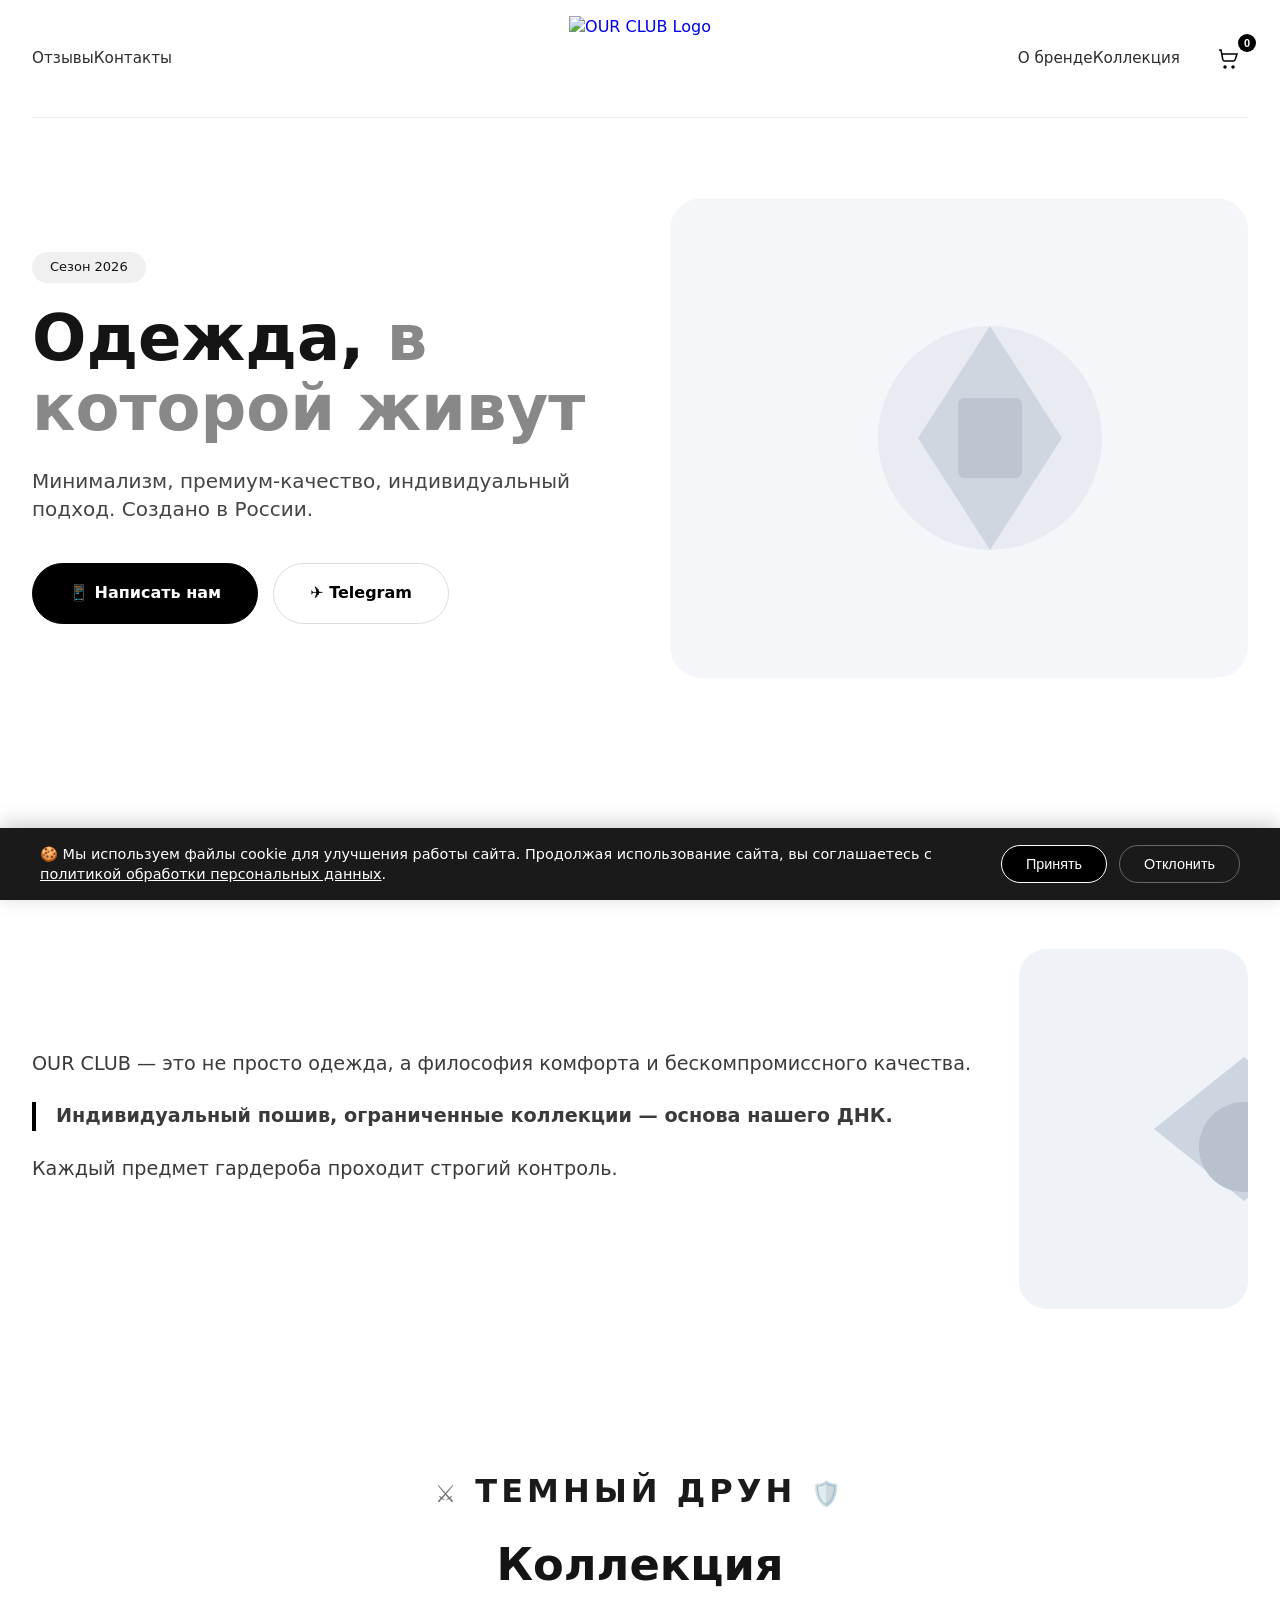
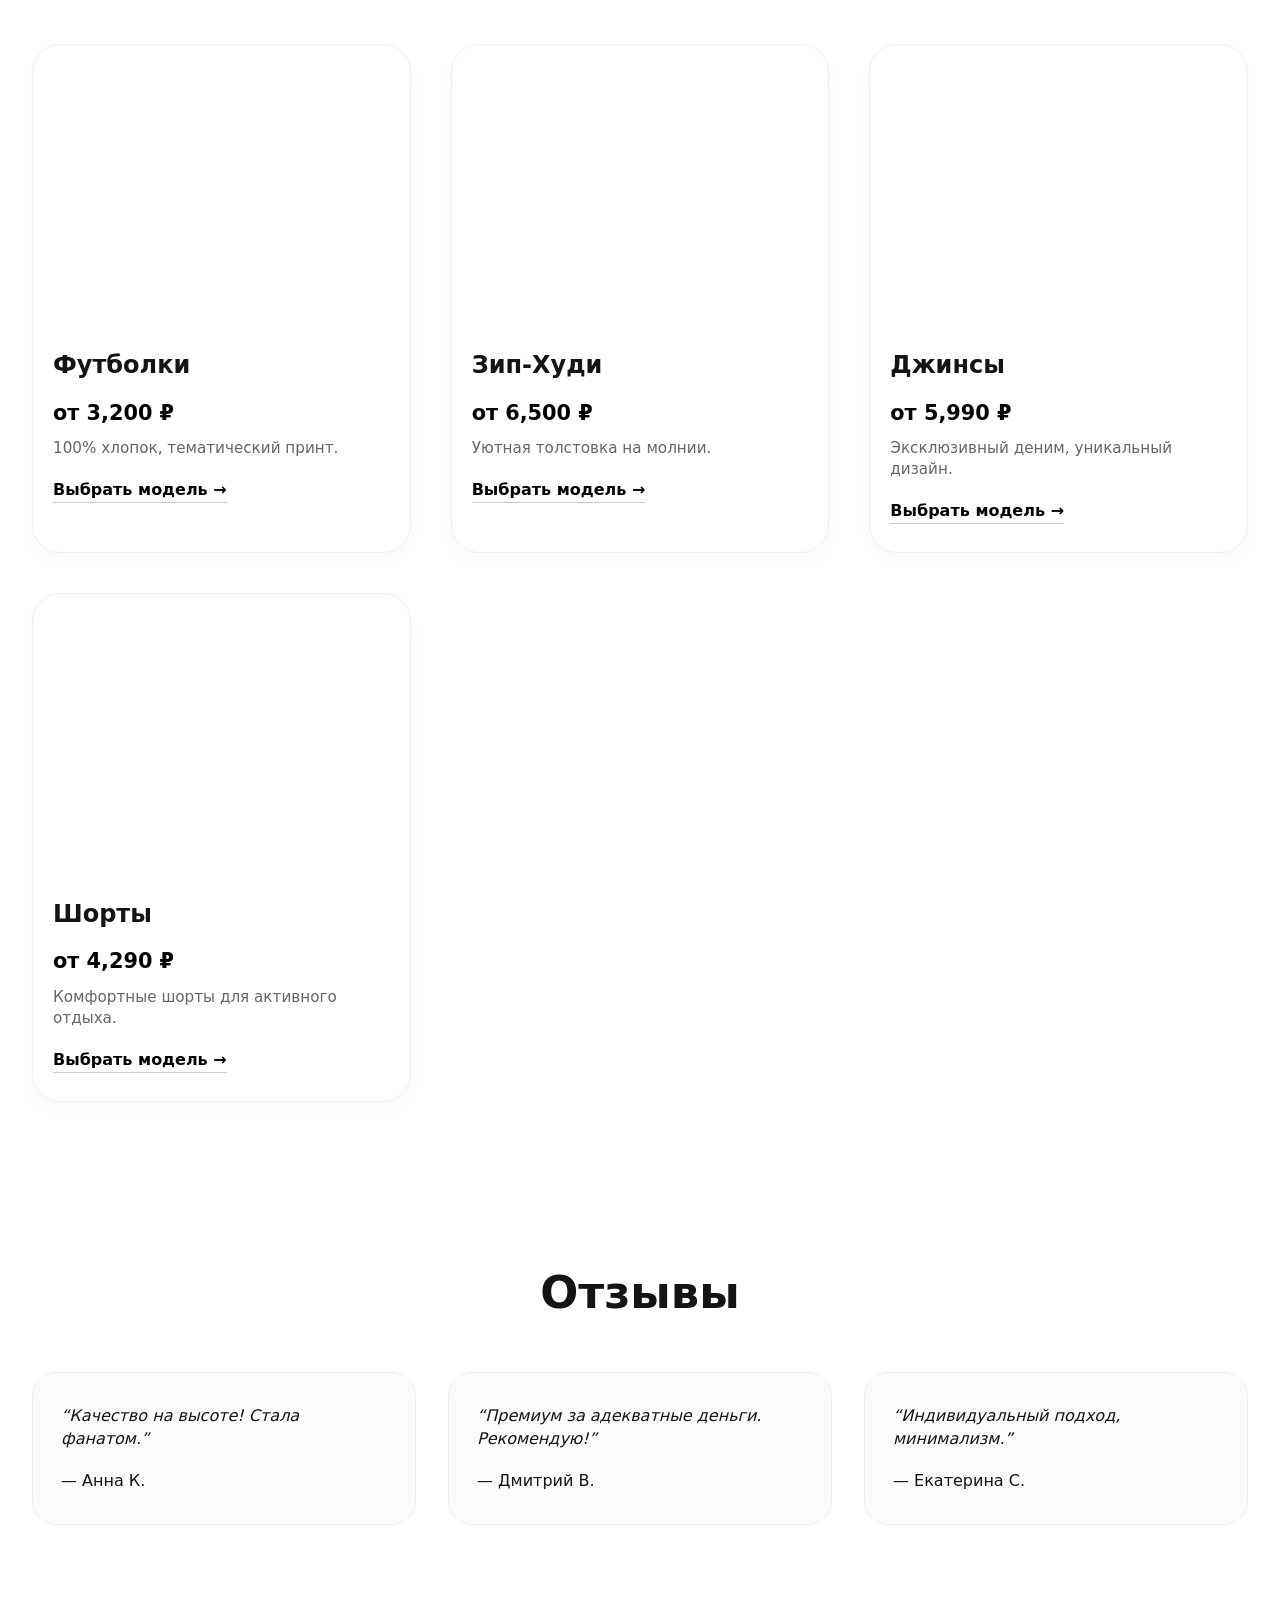
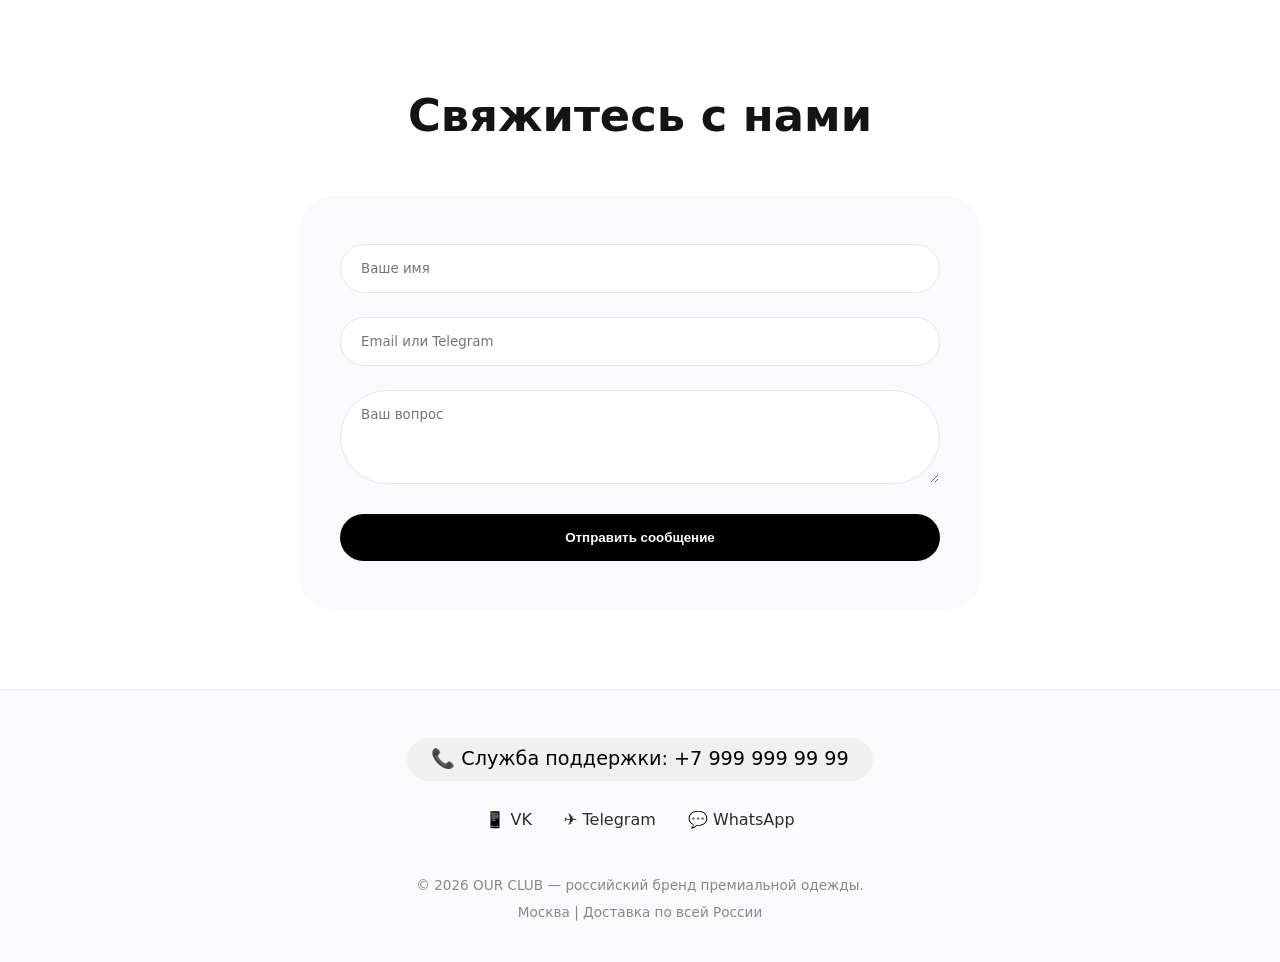
==== index.html @ 240597f1 "Add files via upload" ====
<!DOCTYPE html>
<html lang="ru">
<head>
    <meta charset="UTF-8">
    <meta name="viewport" content="width=device-width, initial-scale=1.0, viewport-fit=cover, user-scalable=yes">
    <title>OUR CLUB | Темный Друн — Премиальная одежда</title>
    <meta name="description" content="OUR CLUB — современный российский бренд одежды. Стиль, комфорт и индивидуальный подход. Темный Друн — новая глава в моде.">
    <meta name="theme-color" content="#0A0A0A">
    <link rel="icon" type="image/svg+xml" href="data:image/svg+xml,%3Csvg xmlns='http://www.w3.org/2000/svg' viewBox='0 0 24 24' fill='%23101010'%3E%3Cpath d='M12 2L2 7l10 5 10-5-10-5zM2 17l10 5 10-5M2 12l10 5 10-5'/%3E%3C/svg%3E">
    <style>
        * { margin: 0; padding: 0; box-sizing: border-box; }
        body {
            font-family: 'Inter', system-ui, -apple-system, 'Segoe UI', Roboto, sans-serif;
            background-color: #FFFFFF;
            color: #141414;
            line-height: 1.4;
            scroll-behavior: smooth;
        }
        @import url('https://fonts.googleapis.com/css2?family=Inter:opsz,wght@14..32,300;400;500;600;700;800&display=swap');
        .container { max-width: 1280px; margin: 0 auto; padding: 0 32px; }
        
        /* Header */
        .navbar {
            padding: 16px 0;
            display: flex;
            justify-content: space-between;
            align-items: center;
            border-bottom: 1px solid #eaeef3;
            position: relative;
        }
        .nav-left { display: flex; gap: 28px; flex: 1; justify-content: flex-start; }
        .nav-center { flex-shrink: 0; text-align: center; }
        .nav-right { display: flex; gap: 28px; flex: 1; justify-content: flex-end; align-items: center; }
        .nav-links a {
            text-decoration: none;
            font-weight: 500;
            color: #2c2c2c;
            transition: color 0.2s;
            font-size: 0.95rem;
        }
        .nav-links a:hover { color: #000; border-bottom: 1px solid #000; }
        
        .logo-img { height: 85px; width: auto; display: inline-block; object-fit: contain; transition: transform 0.2s ease; }
        .logo-img:hover { transform: scale(1.02); }
        
        .cart-icon {
            position: relative;
            cursor: pointer;
            background: none;
            border: none;
            display: flex;
            align-items: center;
            padding: 8px;
            border-radius: 50%;
            transition: 0.2s;
        }
        .cart-icon:hover { background: #f5f5f5; }
        .cart-count {
            position: absolute;
            top: -5px;
            right: -8px;
            background: #000;
            color: white;
            font-size: 11px;
            font-weight: 600;
            min-width: 18px;
            height: 18px;
            border-radius: 30px;
            display: flex;
            align-items: center;
            justify-content: center;
        }
        
        /* Модалки */
        .cart-modal, .product-modal {
            display: none;
            position: fixed;
            background: white;
            z-index: 1001;
            box-shadow: 0 20px 40px rgba(0,0,0,0.2);
        }
        .cart-modal {
            top: 0;
            right: 0;
            width: 420px;
            max-width: 90vw;
            height: 100%;
            flex-direction: column;
            border-left: 1px solid #eee;
        }
        .product-modal {
            top: 50%;
            left: 50%;
            transform: translate(-50%, -50%);
            width: auto;
            max-width: 90vw;
            background: transparent;
            box-shadow: none;
            padding: 0;
            overflow: visible;
        }
        .open { display: flex !important; }
        .product-modal.open { display: flex !important; align-items: center; justify-content: center; gap: 20px; }
        .overlay {
            display: none;
            position: fixed;
            top: 0; left: 0;
            width: 100%; height: 100%;
            background: rgba(0,0,0,0.5);
            z-index: 1000;
        }
        .overlay.open { display: block; }
        
        /* Контейнер карточки снаружи - стрелки по бокам от нее */
        .modal-content-wrapper {
            display: flex;
            align-items: center;
            justify-content: center;
            gap: 20px;
            max-width: 100%;
        }
        
        /* Стрелки переключения МОДЕЛЕЙ - снаружи карточки, по бокам */
        .model-nav-btn {
            width: 48px;
            height: 48px;
            background: rgba(0,0,0,0.6);
            color: white;
            border: none;
            border-radius: 50%;
            font-size: 28px;
            cursor: pointer;
            transition: 0.2s;
            display: flex;
            align-items: center;
            justify-content: center;
            flex-shrink: 0;
            backdrop-filter: blur(4px);
        }
        .model-nav-btn:hover { background: rgba(0,0,0,0.8); transform: scale(1.05); }
        
        /* Сама карточка товара */
        .product-card-container {
            background: white;
            border-radius: 36px;
            width: 540px;
            max-width: 90vw;
            overflow: hidden;
            box-shadow: 0 25px 50px rgba(0,0,0,0.3);
        }
        
        /* Внутренняя карусель картинок */
        .image-carousel {
            position: relative;
            width: 100%;
            overflow: hidden;
            touch-action: pan-y pinch-zoom;
        }
        .image-track {
            display: flex;
            transition: transform 0.3s ease-out;
            cursor: grab;
        }
        .image-track:active { cursor: grabbing; }
        .image-slide {
            flex: 0 0 100%;
            width: 100%;
        }
        .image-slide-img {
            width: 100%;
            height: 360px;
            background-size: cover;
            background-position: center;
            background-color: #f2f4f8;
        }
        
        /* Стрелки для переключения картинок (внутри карточки) */
        .img-nav-btn {
            position: absolute;
            top: 50%;
            transform: translateY(-50%);
            background: rgba(0,0,0,0.5);
            color: white;
            border: none;
            width: 36px;
            height: 36px;
            border-radius: 50%;
            font-size: 20px;
            cursor: pointer;
            z-index: 10;
            backdrop-filter: blur(4px);
            display: flex;
            align-items: center;
            justify-content: center;
        }
        .img-prev { left: 16px; }
        .img-next { right: 16px; }
        
        .img-dots {
            display: flex;
            justify-content: center;
            gap: 8px;
            margin: 16px 0 8px;
        }
        .img-dot {
            width: 6px;
            height: 6px;
            background: #ccc;
            border-radius: 50%;
            transition: 0.2s;
            cursor: pointer;
        }
        .img-dot.active-img { background: #000; width: 24px; border-radius: 12px; }
        
        .model-info {
            padding: 20px 24px 28px;
        }
        .model-info h3 {
            font-size: 1.8rem;
            margin-bottom: 8px;
        }
        .model-price {
            font-size: 1.5rem;
            font-weight: 700;
            margin: 12px 0;
            color: #000;
        }
        .model-desc {
            color: #555;
            font-size: 0.95rem;
            line-height: 1.5;
            margin-bottom: 24px;
        }
        
        /* Индикатор модели (точки) - ВНУТРИ КАРТОЧКИ */
        .model-indicator {
            display: flex;
            justify-content: center;
            gap: 12px;
            margin: 8px 0 16px;
            padding: 0 24px;
        }
        .model-dot {
            width: 8px;
            height: 8px;
            background: #ccc;
            border-radius: 50%;
            cursor: pointer;
            transition: 0.2s;
        }
        .model-dot.active-model { background: #000; width: 28px; border-radius: 20px; }
        
        .modal-add-to-cart { 
            width: calc(100% - 48px);
            margin: 0 24px 24px 24px;
            background: #000; 
            color: white; 
            border: none; 
            padding: 16px; 
            border-radius: 40px; 
            font-weight: 600; 
            font-size: 1rem;
            cursor: pointer; 
            transition: 0.2s;
        }
        .modal-add-to-cart:hover { background: #2c2c2c; }
        
        .close-modal { 
            position: absolute; 
            top: 20px; 
            right: 20px; 
            font-size: 32px; 
            cursor: pointer; 
            background: rgba(0,0,0,0.5);
            color: white;
            border: none;
            width: 40px;
            height: 40px;
            border-radius: 50%;
            display: flex;
            align-items: center;
            justify-content: center;
            z-index: 20;
            backdrop-filter: blur(4px);
        }
        .close-modal:hover { background: rgba(0,0,0,0.7); }
        
        /* Основные секции */
        section { padding: 80px 0; }
        .section-title { font-size: 2.8rem; font-weight: 700; text-align: center; margin-bottom: 48px; }
        
        /* Стиль для надписи Темный Друн над коллекцией */
        .dark-drun {
            text-align: center;
            margin-bottom: 20px;
            font-size: 2rem;
            font-weight: 800;
            letter-spacing: 4px;
            color: #1a1a1a;
            text-transform: uppercase;
            position: relative;
            display: inline-block;
            width: 100%;
        }
        .dark-drun::before,
        .dark-drun::after {
            content: "⚔️";
            font-size: 1.5rem;
            opacity: 0.6;
            margin: 0 15px;
        }
        .dark-drun::after {
            content: "🛡️";
        }
        
        .hero-grid { display: flex; align-items: center; gap: 60px; }
        .hero-content { flex: 1; }
        .hero-title { font-size: 4rem; line-height: 1.1; margin-bottom: 24px; font-weight: 700; }
        .hero-title span { color: #888; }
        .hero-desc { font-size: 1.25rem; color: #444; margin-bottom: 40px; }
        .btn { display: inline-block; padding: 18px 36px; border-radius: 50px; text-decoration: none; font-weight: 600; transition: 0.3s; }
        .btn-primary { background: #000; color: #fff; border: 1px solid #000; }
        .btn-outline { border: 1px solid #ddd; color: #000; margin-left: 15px; background: transparent; }
        .hero-visual { flex: 1; background: #f4f6fa; border-radius: 32px; min-height: 480px; background-image: url('data:image/svg+xml,%3Csvg xmlns="http://www.w3.org/2000/svg" viewBox="0 0 800 600"%3E%3Ccircle cx="400" cy="300" r="140" fill="%23E8ECF2"/%3E%3Cpath d="M400 160 L490 300 L400 440 L310 300Z" fill="%23D0D6E0"/%3E%3Crect x="360" y="250" width="80" height="100" rx="8" fill="%23BEC5D1"/%3E%3C/svg%3E'); background-size: cover; }
        .about-grid { display: flex; gap: 48px; align-items: center; }
        .about-text p { font-size: 1.2rem; line-height: 1.5; color: #3a3a3a; margin-bottom: 24px; }
        .about-highlight { font-weight: 600; border-left: 4px solid #000; padding-left: 20px; }
        .about-image { flex: 1; background: #f0f2f5; border-radius: 28px; height: 360px; background-image: url('data:image/svg+xml,%3Csvg xmlns="http://www.w3.org/2000/svg" viewBox="0 0 500 400"%3E%3Crect width="500" height="400" fill="%23EFF3F8"/%3E%3Cpath d="M150 200 L250 120 L350 200 L250 280Z" fill="%23CDD5E0"/%3E%3Ccircle cx="250" cy="220" r="50" fill="%23B8C2CF"/%3E%3C/svg%3E'); background-size: cover; }
        
        .products-grid { 
            display: grid; 
            grid-template-columns: repeat(auto-fit, minmax(280px, 1fr)); 
            gap: 40px; 
            margin-top: 20px; 
        }
        .product-card { 
            background: #fff; 
            border-radius: 28px; 
            overflow: hidden; 
            box-shadow: 0 8px 20px rgba(0,0,0,0.02); 
            transition: 0.25s; 
            border: 1px solid #efefef; 
            cursor: pointer; 
        }
        .product-card:hover { transform: translateY(-6px); box-shadow: 0 20px 30px -10px rgba(0,0,0,0.08); }
        .product-img { height: 280px; background-size: cover; background-position: center; }
        .product-info { padding: 24px 20px 28px; }
        .product-info h3 { font-size: 1.5rem; margin-bottom: 8px; }
        .product-price { font-weight: 700; font-size: 1.3rem; margin: 16px 0 10px; color: #000; }
        .product-desc { color: #666; font-size: 0.95rem; margin-bottom: 20px; line-height: 1.4; }
        .product-link { font-weight: 600; border-bottom: 1px solid #ccc; color: #000; display: inline-block; }
        
        .reviews-grid { display: flex; gap: 32px; flex-wrap: wrap; justify-content: center; }
        .review-card { background: #fbfbfd; border-radius: 24px; padding: 32px 28px; flex: 1; min-width: 260px; border: 1px solid #eceef2; }
        .review-text { font-style: italic; margin-bottom: 20px; }
        .contact-form { max-width: 680px; margin: 0 auto; background: #fafafc; padding: 48px 40px; border-radius: 32px; }
        .form-group { margin-bottom: 24px; }
        .form-group input, .form-group textarea { width: 100%; padding: 16px 20px; border: 1px solid #e2e6ea; border-radius: 60px; font-family: inherit; }
        .btn-dark { background: #000; color: white; width: 100%; padding: 16px; border-radius: 60px; font-weight: 600; border: none; cursor: pointer; }
        
        /* Футер с куки согласием */
        .footer {
            background: #fafafc;
            border-top: 1px solid #eaeef3;
            padding: 48px 0 40px;
            text-align: center;
            color: #5c5c5c;
        }
        .footer-content {
            display: flex;
            flex-direction: column;
            align-items: center;
            gap: 20px;
        }
        .support-phone {
            font-size: 1.2rem;
            font-weight: 500;
            color: #000;
            text-decoration: none;
            background: #f0f0f0;
            padding: 8px 24px;
            border-radius: 40px;
            display: inline-flex;
            align-items: center;
            gap: 8px;
            transition: 0.2s;
        }
        .support-phone:hover { background: #e5e5e5; transform: scale(1.02); }
        .social-links {
            display: flex;
            gap: 32px;
            justify-content: center;
            margin-top: 8px;
        }
        .social-link {
            text-decoration: none;
            color: #2c2c2c;
            font-weight: 500;
            display: flex;
            align-items: center;
            gap: 8px;
            transition: 0.2s;
        }
        .social-link:hover { color: #000; transform: translateY(-2px); }
        .copyright { margin-top: 24px; font-size: 0.85rem; color: #888; }
        
        /* Блок согласия на обработку персональных данных */
        .consent-banner {
            position: fixed;
            bottom: 0;
            left: 0;
            right: 0;
            background: #1a1a1a;
            color: #fff;
            padding: 16px 24px;
            z-index: 999;
            transform: translateY(100%);
            transition: transform 0.3s ease;
            box-shadow: 0 -4px 20px rgba(0,0,0,0.2);
        }
        .consent-banner.show {
            transform: translateY(0);
        }
        .consent-content {
            max-width: 1200px;
            margin: 0 auto;
            display: flex;
            flex-wrap: wrap;
            align-items: center;
            justify-content: space-between;
            gap: 20px;
        }
        .consent-text {
            font-size: 0.9rem;
            line-height: 1.4;
            flex: 1;
        }
        .consent-text a {
            color: #fff;
            text-decoration: underline;
        }
        .consent-buttons {
            display: flex;
            gap: 12px;
        }
        .consent-btn {
            padding: 10px 24px;
            border-radius: 30px;
            font-weight: 500;
            cursor: pointer;
            transition: 0.2s;
            border: none;
            font-size: 0.9rem;
        }
        .consent-btn.accept {
            background: #000;
            color: white;
            border: 1px solid #fff;
        }
        .consent-btn.accept:hover {
            background: #333;
            transform: scale(1.02);
        }
        .consent-btn.decline {
            background: transparent;
            color: #fff;
            border: 1px solid #666;
        }
        .consent-btn.decline:hover {
            background: rgba(255,255,255,0.1);
        }
        
        @media (max-width: 768px) {
            .container { padding: 0 20px; }
            .navbar { flex-wrap: wrap; gap: 12px; }
            .nav-left, .nav-right { flex: auto; justify-content: center; gap: 20px; }
            .nav-center { order: -1; width: 100%; margin-bottom: 8px; }
            .logo-img { height: 65px; }
            .hero-grid { flex-direction: column; text-align: center; }
            .hero-title { font-size: 2.8rem; }
            .about-grid { flex-direction: column; }
            .image-slide-img { height: 260px; }
            .product-card-container { max-width: 85vw; }
            .model-nav-btn { width: 36px; height: 36px; font-size: 22px; }
            .close-modal { top: 10px; right: 10px; width: 32px; height: 32px; font-size: 24px; }
            .dark-drun { font-size: 1.4rem; }
            .dark-drun::before, .dark-drun::after { font-size: 1rem; margin: 0 8px; }
        }
    </style>
</head>
<body>

<header>
    <div class="container">
        <div class="navbar">
            <div class="nav-left"><div class="nav-links"><a href="#reviews">Отзывы</a><a href="#contacts">Контакты</a></div></div>
            <div class="nav-center"><a href="/"><img src="logo.png" alt="OUR CLUB Logo" class="logo-img"></a></div>
            <div class="nav-right"><div class="nav-links"><a href="#about">О бренде</a><a href="#products">Коллекция</a></div><button class="cart-icon" id="cartIcon"><svg width="24" height="24" viewBox="0 0 24 24" fill="none" stroke="currentColor" stroke-width="1.5"><circle cx="9" cy="20" r="1"/><circle cx="17" cy="20" r="1"/><path d="M3 3h2l1.8 9.5a2 2 0 0 0 2 1.5h8.4a2 2 0 0 0 2-1.5L21 7H6"/></svg><span class="cart-count" id="cartCount">0</span></button></div>
        </div>
    </div>
</header>

<main>
    <section class="hero"><div class="container hero-grid"><div class="hero-content"><div class="hero-badge" style="background:#f0f0f0; display:inline-block; padding:6px 18px; border-radius:40px; font-size:13px; margin-bottom:20px;">Сезон 2026</div><h1 class="hero-title">Одежда, <span>в которой живут</span></h1><p class="hero-desc">Минимализм, премиум-качество, индивидуальный подход. Создано в России.</p><div class="btn-group"><a href="#" class="btn btn-primary">📱 Написать нам</a><a href="#" class="btn btn-outline">✈️ Telegram</a></div></div><div class="hero-visual"></div></div></section>

    <section id="about"><div class="container"><h2 class="section-title">О бренде</h2><div class="about-grid"><div class="about-text"><p>OUR CLUB — это не просто одежда, а философия комфорта и бескомпромиссного качества.</p><p class="about-highlight">Индивидуальный пошив, ограниченные коллекции — основа нашего ДНК.</p><p>Каждый предмет гардероба проходит строгий контроль.</p></div><div class="about-image"></div></div></div></section>

    <section id="products">
        <div class="container">
            <div class="dark-drun">ТЕМНЫЙ ДРУН</div>
            <h2 class="section-title">Коллекция</h2>
            <div class="products-grid" id="productsGrid"></div>
        </div>
    </section>

    <section id="reviews"><div class="container"><h2 class="section-title">Отзывы</h2><div class="reviews-grid"><div class="review-card"><p class="review-text">“Качество на высоте! Стала фанатом.”</p><p class="review-author">— Анна К.</p></div><div class="review-card"><p class="review-text">“Премиум за адекватные деньги. Рекомендую!”</p><p class="review-author">— Дмитрий В.</p></div><div class="review-card"><p class="review-text">“Индивидуальный подход, минимализм.”</p><p class="review-author">— Екатерина С.</p></div></div></div></section>

    <section id="contacts"><div class="container"><h2 class="section-title">Свяжитесь с нами</h2><div class="contact-form"><form action="#"><div class="form-group"><input type="text" placeholder="Ваше имя" required></div><div class="form-group"><input type="email" placeholder="Email или Telegram" required></div><div class="form-group"><textarea rows="4" placeholder="Ваш вопрос"></textarea></div><button type="submit" class="btn-dark">Отправить сообщение</button></form></div></div></section>
</main>

<footer class="footer">
    <div class="container">
        <div class="footer-content">
            <a href="tel:+79999999999" class="support-phone">📞 Служба поддержки: +7 999 999 99 99</a>
            <div class="social-links">
                <a href="https://vk.com" target="_blank" class="social-link">📱 VK</a>
                <a href="https://t.me" target="_blank" class="social-link">✈️ Telegram</a>
                <a href="https://wa.me/79999999999" target="_blank" class="social-link">💬 WhatsApp</a>
            </div>
            <div class="copyright"><p>© 2026 OUR CLUB — российский бренд премиальной одежды.</p><p style="margin-top: 8px;">Москва | Доставка по всей России</p></div>
        </div>
    </div>
</footer>

<!-- Блок согласия на обработку персональных данных -->
<div class="consent-banner" id="consentBanner">
    <div class="consent-content">
        <div class="consent-text">
            🍪 Мы используем файлы cookie для улучшения работы сайта. Продолжая использование сайта, вы соглашаетесь с 
            <a href="#">политикой обработки персональных данных</a>.
        </div>
        <div class="consent-buttons">
            <button class="consent-btn accept" id="acceptCookies">Принять</button>
            <button class="consent-btn decline" id="declineCookies">Отклонить</button>
        </div>
    </div>
</div>

<!-- Модалки -->
<div class="overlay" id="overlay"></div>
<div class="cart-modal" id="cartModal"><div class="cart-header"><h3>Корзина</h3><button class="close-cart" id="closeCartBtn">×</button></div><div class="cart-items" id="cartItemsList"><div class="empty-cart">Корзина пуста</div></div><div class="cart-footer"><div class="cart-total"><span>Итого:</span><span id="cartTotal">0 ₽</span></div><button class="checkout-btn" id="checkoutBtn">Оформить заказ</button></div></div>

<div class="product-modal" id="productModal">
    <button class="close-modal" id="closeModalBtn">✕</button>
    <div class="modal-content-wrapper">
        <button class="model-nav-btn" id="modelPrevBtn">‹</button>
        <div class="product-card-container" id="productCardContainer"></div>
        <button class="model-nav-btn" id="modelNextBtn">›</button>
    </div>
</div>

<script>
    // === КУКИ И СОГЛАСИЕ ===
    function setCookie(name, value, days) {
        let expires = "";
        if (days) {
            const date = new Date();
            date.setTime(date.getTime() + (days * 24 * 60 * 60 * 1000));
            expires = "; expires=" + date.toUTCString();
        }
        document.cookie = name + "=" + (value || "") + expires + "; path=/; SameSite=Lax";
    }
    
    function getCookie(name) {
        const nameEQ = name + "=";
        const ca = document.cookie.split(';');
        for(let i = 0; i < ca.length; i++) {
            let c = ca[i];
            while (c.charAt(0) === ' ') c = c.substring(1, c.length);
            if (c.indexOf(nameEQ) === 0) return c.substring(nameEQ.length, c.length);
        }
        return null;
    }
    
    function checkConsent() {
        const consent = getCookie('userConsent');
        const banner = document.getElementById('consentBanner');
        if (consent === null) {
            banner.classList.add('show');
        } else if (consent === 'accepted') {
            banner.classList.remove('show');
            console.log('Куки согласие получено');
        } else if (consent === 'declined') {
            banner.classList.remove('show');
        }
    }
    
    function acceptConsent() {
        setCookie('userConsent', 'accepted', 365);
        document.getElementById('consentBanner').classList.remove('show');
    }
    
    function declineConsent() {
        setCookie('userConsent', 'declined', 365);
        document.getElementById('consentBanner').classList.remove('show');
    }
    
    // Данные: 4 категории с новыми названиями
    const categories = [
        { id: 0, name: "Футболки", basePrice: 3200, baseDesc: "100% хлопок, тематический принт.",
          models: [
            { name: "Футболка с замком", price: 3200, desc: "Темный принт замка на груди, хлопок 100%", images: ["data:image/svg+xml,%3Csvg xmlns='http://www.w3.org/2000/svg' viewBox='0 0 400 300'%3E%3Crect width='400' height='300' fill='%23F8F9FA'/%3E%3Cpath d='M140 100 L260 100 L250 230 L150 230 Z' fill='%23D4DCE8'/%3E%3Crect x='185' y='160' width='30' height='25' fill='%23999'/%3E%3C/svg%3E", "data:image/svg+xml,%3Csvg xmlns='http://www.w3.org/2000/svg' viewBox='0 0 400 300'%3E%3Crect width='400' height='300' fill='%23FAFAFA'/%3E%3Cpath d='M140 100 L260 100 L250 230 L150 230 Z' fill='%23C8D0DC'/%3E%3Crect x='185' y='160' width='30' height='25' fill='%23888'/%3E%3C/svg%3E"] },
            { name: "Футболка с мечом", price: 3500, desc: "Принт меча, черный оверсайз", images: ["data:image/svg+xml,%3Csvg xmlns='http://www.w3.org/2000/svg' viewBox='0 0 400 300'%3E%3Crect width='400' height='300' fill='%23222'/%3E%3Cpath d='M140 100 L260 100 L250 230 L150 230 Z' fill='%23333'/%3E%3Cpolygon points='200,140 195,175 205,175' fill='white'/%3E%3C/svg%3E", "data:image/svg+xml,%3Csvg xmlns='http://www.w3.org/2000/svg' viewBox='0 0 400 300'%3E%3Crect width='400' height='300' fill='%231a1a1a'/%3E%3Cpath d='M140 100 L260 100 L250 230 L150 230 Z' fill='%23282828'/%3E%3Cpolygon points='200,140 195,175 205,175' fill='silver'/%3E%3C/svg%3E"] },
            { name: "Футболка с крестом", price: 3400, desc: "Минималистичный крест, мягкая ткань", images: ["data:image/svg+xml,%3Csvg xmlns='http://www.w3.org/2000/svg' viewBox='0 0 400 300'%3E%3Crect width='400' height='300' fill='%23B8C2B8'/%3E%3Cpath d='M140 100 L260 100 L250 230 L150 230 Z' fill='%239CAA9C'/%3E%3Crect x='195' y='150' width='10' height='40' fill='%23333'/%3E%3Crect x='180' y='160' width='40' height='10' fill='%23333'/%3E%3C/svg%3E", "data:image/svg+xml,%3Csvg xmlns='http://www.w3.org/2000/svg' viewBox='0 0 400 300'%3E%3Crect width='400' height='300' fill='%23A5B0A5'/%3E%3Cpath d='M140 100 L260 100 L250 230 L150 230 Z' fill='%23889888'/%3E%3Crect x='195' y='150' width='10' height='40' fill='%23222'/%3E%3Crect x='180' y='160' width='40' height='10' fill='%23222'/%3E%3C/svg%3E"] }
          ] },
        { id: 1, name: "Зип-Худи", basePrice: 6500, baseDesc: "Уютная толстовка на молнии.",
          models: [
            { name: "Худи с крестом", price: 6500, desc: "Серый меланж, вышитый крест на спине", images: ["data:image/svg+xml,%3Csvg xmlns='http://www.w3.org/2000/svg' viewBox='0 0 400 300'%3E%3Crect width='400' height='300' fill='%23E0E4E8'/%3E%3Crect x='120' y='90' width='160' height='150' rx='30' fill='%23B0B8C4'/%3E%3Crect x='190' y='140' width='20' height='50' fill='%23333'/%3E%3Crect x='170' y='155' width='60' height='20' fill='%23333'/%3E%3C/svg%3E", "data:image/svg+xml,%3Csvg xmlns='http://www.w3.org/2000/svg' viewBox='0 0 400 300'%3E%3Crect width='400' height='300' fill='%23D0D4DA'/%3E%3Crect x='120' y='90' width='160' height='150' rx='30' fill='%23A0A8B4'/%3E%3Crect x='190' y='140' width='20' height='50' fill='%23222'/%3E%3Crect x='170' y='155' width='60' height='20' fill='%23222'/%3E%3C/svg%3E"] },
            { name: "Худи с мечом", price: 6900, desc: "Черный, принт меча на рукаве", images: ["data:image/svg+xml,%3Csvg xmlns='http://www.w3.org/2000/svg' viewBox='0 0 400 300'%3E%3Crect width='400' height='300' fill='%232A2A2A'/%3E%3Crect x='120' y='90' width='160' height='150' rx='30' fill='%233E3E3E'/%3E%3Cpolygon points='280,130 290,135 285,145' fill='silver'/%3E%3C/svg%3E", "data:image/svg+xml,%3Csvg xmlns='http://www.w3.org/2000/svg' viewBox='0 0 400 300'%3E%3Crect width='400' height='300' fill='%23202020'/%3E%3Crect x='120' y='90' width='160' height='150' rx='30' fill='%23343434'/%3E%3Cpolygon points='280,130 290,135 285,145' fill='silver'/%3E%3C/svg%3E"] },
            { name: "Худи с мехом", price: 6700, desc: "Песочный цвет, отделка искусственным мехом на капюшоне", images: ["data:image/svg+xml,%3Csvg xmlns='http://www.w3.org/2000/svg' viewBox='0 0 400 300'%3E%3Crect width='400' height='300' fill='%23D8CFC0'/%3E%3Crect x='120' y='90' width='160' height='150' rx='30' fill='%23C4B8A6'/%3E%3Cpath d='M120 90 Q200 70 280 90' fill='%23E8DDC8'/%3E%3C/svg%3E", "data:image/svg+xml,%3Csvg xmlns='http://www.w3.org/2000/svg' viewBox='0 0 400 300'%3E%3Crect width='400' height='300' fill='%23CEC5B4'/%3E%3Crect x='120' y='90' width='160' height='150' rx='30' fill='%23B8AB98'/%3E%3Cpath d='M120 90 Q200 70 280 90' fill='%23DDD0B8'/%3E%3C/svg%3E"] }
          ] },
        { id: 2, name: "Джинсы", basePrice: 5990, baseDesc: "Эксклюзивный деним, уникальный дизайн.",
          models: [
            { name: "Джинсы Белый огонь", price: 5990, desc: "Синие джинсы с огненным принтом по бокам", images: ["data:image/svg+xml,%3Csvg xmlns='http://www.w3.org/2000/svg' viewBox='0 0 400 300'%3E%3Crect width='400' height='300' fill='%234A6C8F'/%3E%3Cpath d='M130 120 L270 120 L250 220 L150 220 Z' fill='%23325578'/%3E%3Cpath d='M145 160 L155 150 L160 165 L170 155 L175 170' stroke='orange' fill='none' stroke-width='2'/%3E%3C/svg%3E", "data:image/svg+xml,%3Csvg xmlns='http://www.w3.org/2000/svg' viewBox='0 0 400 300'%3E%3Crect width='400' height='300' fill='%233D5A7A'/%3E%3Cpath d='M130 120 L270 120 L250 220 L150 220 Z' fill='%23284A6A'/%3E%3Cpath d='M145 160 L155 150 L160 165 L170 155 L175 170' stroke='orange' fill='none' stroke-width='2'/%3E%3C/svg%3E"] },
            { name: "Джинсы рваные колени", price: 6290, desc: "Черный деним, рваные вставки на коленях", images: ["data:image/svg+xml,%3Csvg xmlns='http://www.w3.org/2000/svg' viewBox='0 0 400 300'%3E%3Crect width='400' height='300' fill='%23333333'/%3E%3Cpath d='M130 120 L270 120 L250 220 L150 220 Z' fill='%23444444'/%3E%3Crect x='170' y='165' width='60' height='15' rx='5' fill='%23555'/%3E%3C/svg%3E", "data:image/svg+xml,%3Csvg xmlns='http://www.w3.org/2000/svg' viewBox='0 0 400 300'%3E%3Crect width='400' height='300' fill='%232a2a2a'/%3E%3Cpath d='M130 120 L270 120 L250 220 L150 220 Z' fill='%233a3a3a'/%3E%3Crect x='170' y='165' width='60' height='15' rx='5' fill='%23444'/%3E%3C/svg%3E"] },
            { name: "Джинсы Белые полосы", price: 6100, desc: "Светлый деним, белые полосы по бокам", images: ["data:image/svg+xml,%3Csvg xmlns='http://www.w3.org/2000/svg' viewBox='0 0 400 300'%3E%3Crect width='400' height='300' fill='%238FB4D4'/%3E%3Cpath d='M130 120 L270 120 L250 220 L150 220 Z' fill='%237A9FC2'/%3E%3Cline x1='140' y1='130' x2='140' y2='210' stroke='white' stroke-width='4'/%3E%3Cline x1='260' y1='130' x2='260' y2='210' stroke='white' stroke-width='4'/%3E%3C/svg%3E", "data:image/svg+xml,%3Csvg xmlns='http://www.w3.org/2000/svg' viewBox='0 0 400 300'%3E%3Crect width='400' height='300' fill='%237A9FBF'/%3E%3Cpath d='M130 120 L270 120 L250 220 L150 220 Z' fill='%23688BB0'/%3E%3Cline x1='140' y1='130' x2='140' y2='210' stroke='white' stroke-width='4'/%3E%3Cline x1='260' y1='130' x2='260' y2='210' stroke='white' stroke-width='4'/%3E%3C/svg%3E"] }
          ] },
        { id: 3, name: "Шорты", basePrice: 4290, baseDesc: "Комфортные шорты для активного отдыха.",
          models: [
            { name: "Звездные шорты", price: 4290, desc: "Хлопковые шорты с вышивкой звезд, свободный крой", images: ["data:image/svg+xml,%3Csvg xmlns='http://www.w3.org/2000/svg' viewBox='0 0 400 300'%3E%3Crect width='400' height='300' fill='%234A6B5A'/%3E%3Crect x='100' y='140' width='200' height='100' rx='15' fill='%233D5B4A'/%3E%3Cpolygon points='150,180 155,195 170,195 158,205 162,220 150,210 138,220 142,205 130,195 145,195' fill='gold'/%3E%3C/svg%3E", "data:image/svg+xml,%3Csvg xmlns='http://www.w3.org/2000/svg' viewBox='0 0 400 300'%3E%3Crect width='400' height='300' fill='%235A7B6A'/%3E%3Crect x='100' y='140' width='200' height='100' rx='15' fill='%234D6D5A'/%3E%3Cpolygon points='150,180 155,195 170,195 158,205 162,220 150,210 138,220 142,205 130,195 145,195' fill='gold'/%3E%3C/svg%3E"] }
          ] }
    ];

    let cart = [];
    let currentCategory = null;
    let currentModelIdx = 0;
    let currentImageIdx = 0;
    let currentModelData = null;

    function updateCartUI() {
        document.getElementById('cartCount').innerText = cart.length;
        const total = cart.reduce((sum, i) => sum + i.price, 0);
        document.getElementById('cartTotal').innerText = total + ' ₽';
        const container = document.getElementById('cartItemsList');
        if(cart.length === 0) container.innerHTML = '<div class="empty-cart">Корзина пуста</div>';
        else {
            container.innerHTML = cart.map((item, idx) => `
                <div class="cart-item"><div class="cart-item-img" style="background-image: url('${item.images[0]}');"></div>
                <div class="cart-item-info"><div class="cart-item-title">${item.name}</div><div class="cart-item-price">${item.price} ₽</div></div>
                <button class="cart-item-remove" data-index="${idx}">🗑️</button></div>
            `).join('');
            document.querySelectorAll('.cart-item-remove').forEach(btn => btn.addEventListener('click', (e) => { cart.splice(parseInt(btn.dataset.index), 1); updateCartUI(); }));
        }
    }
    function addToCart(model) { cart.push({ ...model, images: [...model.images] }); updateCartUI(); }

    function renderProductCard(model, imageIndex, modelsArray, currentModelIdx) {
        return `
            <div class="image-carousel" id="imageCarousel">
                <button class="img-nav-btn img-prev" id="imgPrevBtn">‹</button>
                <div class="image-track" id="imageTrack" style="transform: translateX(${-imageIndex * 100}%);">
                    ${model.images.map((img, i) => `
                        <div class="image-slide"><div class="image-slide-img" style="background-image: url('${img}');"></div></div>
                    `).join('')}
                </div>
                <button class="img-nav-btn img-next" id="imgNextBtn">›</button>
            </div>
            <div class="img-dots" id="imgDotsContainer">
                ${model.images.map((_, i) => `<div class="img-dot ${i === imageIndex ? 'active-img' : ''}" data-img-idx="${i}"></div>`).join('')}
            </div>
            <div class="model-info">
                <h3>${model.name}</h3>
                <div class="model-price">${model.price.toLocaleString()} ₽</div>
                <div class="model-desc">${model.desc}</div>
            </div>
            <div class="model-indicator" id="modelIndicator">
                ${modelsArray.map((_, i) => `<div class="model-dot ${i === currentModelIdx ? 'active-model' : ''}" data-model-idx="${i}"></div>`).join('')}
            </div>
            <button class="modal-add-to-cart" id="addToCartBtn">Добавить в корзину</button>
        `;
    }

    function openProductModal(category, startModelIdx = 0, startImageIdx = 0) {
        currentCategory = category;
        currentModelIdx = startModelIdx;
        currentImageIdx = startImageIdx;
        currentModelData = category.models[currentModelIdx];
        
        updateModalContent();
        document.getElementById('productModal').classList.add('open');
        document.getElementById('overlay').classList.add('open');
    }
    
    function updateModalContent() {
        const container = document.getElementById('productCardContainer');
        const models = currentCategory.models;
        const model = models[currentModelIdx];
        container.innerHTML = renderProductCard(model, currentImageIdx, models, currentModelIdx);
        
        setTimeout(() => {
            const track = document.getElementById('imageTrack');
            const dots = document.querySelectorAll('#imgDotsContainer .img-dot');
            const prevBtn = document.getElementById('imgPrevBtn');
            const nextBtn = document.getElementById('imgNextBtn');
            const images = currentCategory.models[currentModelIdx].images;
            
            const updateImageCarousel = () => {
                track.style.transform = `translateX(${-currentImageIdx * 100}%)`;
                dots.forEach((dot, i) => dot.classList.toggle('active-img', i === currentImageIdx));
            };
            
            if (prevBtn) {
                const newPrev = prevBtn.cloneNode(true);
                prevBtn.parentNode.replaceChild(newPrev, prevBtn);
                newPrev.addEventListener('click', (e) => {
                    e.stopPropagation();
                    currentImageIdx = (currentImageIdx > 0) ? currentImageIdx - 1 : images.length - 1;
                    updateImageCarousel();
                });
            }
            
            if (nextBtn) {
                const newNext = nextBtn.cloneNode(true);
                nextBtn.parentNode.replaceChild(newNext, nextBtn);
                newNext.addEventListener('click', (e) => {
                    e.stopPropagation();
                    currentImageIdx = (currentImageIdx < images.length - 1) ? currentImageIdx + 1 : 0;
                    updateImageCarousel();
                });
            }
            
            dots.forEach(dot => {
                const newDot = dot.cloneNode(true);
                dot.parentNode.replaceChild(newDot, dot);
                newDot.addEventListener('click', (e) => {
                    currentImageIdx = parseInt(e.target.dataset.imgIdx);
                    updateImageCarousel();
                });
            });
            
            let startX = 0, isSwiping = false;
            track.addEventListener('touchstart', (e) => { startX = e.touches[0].clientX; isSwiping = true; });
            track.addEventListener('touchmove', (e) => {
                if(!isSwiping) return;
                const diff = e.touches[0].clientX - startX;
                if(Math.abs(diff) > 40) {
                    isSwiping = false;
                    if(diff > 0) currentImageIdx = (currentImageIdx > 0) ? currentImageIdx - 1 : images.length - 1;
                    else currentImageIdx = (currentImageIdx < images.length - 1) ? currentImageIdx + 1 : 0;
                    updateImageCarousel();
                }
            });
            track.addEventListener('touchend', () => { isSwiping = false; });
            
            const addBtn = document.getElementById('addToCartBtn');
            if (addBtn) {
                const newAddBtn = addBtn.cloneNode(true);
                addBtn.parentNode.replaceChild(newAddBtn, addBtn);
                newAddBtn.addEventListener('click', () => {
                    addToCart(currentCategory.models[currentModelIdx]);
                });
            }
        }, 10);
        
        setTimeout(() => {
            document.querySelectorAll('#modelIndicator .model-dot').forEach(dot => {
                const newDot = dot.cloneNode(true);
                dot.parentNode.replaceChild(newDot, dot);
                newDot.addEventListener('click', (e) => {
                    currentModelIdx = parseInt(e.target.dataset.modelIdx);
                    currentImageIdx = 0;
                    currentModelData = currentCategory.models[currentModelIdx];
                    updateModalContent();
                });
            });
        }, 10);
    }
    
    function closeModals() { 
        document.getElementById('productModal').classList.remove('open'); 
        document.getElementById('cartModal').classList.remove('open'); 
        document.getElementById('overlay').classList.remove('open'); 
    }
    
    function switchModel(direction) {
        const models = currentCategory.models;
        if (direction === 'next') {
            currentModelIdx = (currentModelIdx + 1) % models.length;
        } else {
            currentModelIdx = (currentModelIdx - 1 + models.length) % models.length;
        }
        currentImageIdx = 0;
        currentModelData = currentCategory.models[currentModelIdx];
        updateModalContent();
    }
    
    function renderProductsGrid() {
        const grid = document.getElementById('productsGrid');
        if (!grid) return;
        
        grid.innerHTML = categories.map(cat => {
            const minPrice = Math.min(...cat.models.map(m => m.price));
            return `
                <div class="product-card" data-cat-id="${cat.id}">
                    <div class="product-img" style="background-image: url('${cat.models[0].images[0]}');"></div>
                    <div class="product-info">
                        <h3>${cat.name}</h3>
                        <div class="product-price">от ${minPrice.toLocaleString()} ₽</div>
                        <p class="product-desc">${cat.baseDesc}</p>
                        <span class="product-link">Выбрать модель →</span>
                    </div>
                </div>
            `;
        }).join('');
        
        document.querySelectorAll('.product-card').forEach(card => {
            const catId = parseInt(card.dataset.catId);
            const category = categories.find(c => c.id === catId);
            if (!category) return;
            
            card.addEventListener('click', (e) => {
                if (!e.target.closest('.product-link')) {
                    openProductModal(category, 0, 0);
                }
            });
            
            const link = card.querySelector('.product-link');
            if (link) {
                link.addEventListener('click', (e) => {
                    e.stopPropagation();
                    openProductModal(category, 0, 0);
                });
            }
        });
    }
    
    renderProductsGrid();
    
    document.getElementById('cartIcon').addEventListener('click', () => { document.getElementById('cartModal').classList.add('open'); document.getElementById('overlay').classList.add('open'); });
    document.getElementById('closeCartBtn').addEventListener('click', closeModals);
    document.getElementById('closeModalBtn').addEventListener('click', closeModals);
    document.getElementById('overlay').addEventListener('click', closeModals);
    document.getElementById('modelPrevBtn').addEventListener('click', () => { if(currentCategory) switchModel('prev'); });
    document.getElementById('modelNextBtn').addEventListener('click', () => { if(currentCategory) switchModel('next'); });
    document.getElementById('checkoutBtn').addEventListener('click', () => alert(cart.length ? 'Спасибо за заказ!' : 'Корзина пуста'));
    
    document.getElementById('acceptCookies').addEventListener('click', acceptConsent);
    document.getElementById('declineCookies').addEventListener('click', declineConsent);
    checkConsent();
    
    document.querySelectorAll('a[href^="#"]').forEach(anchor => anchor.addEventListener('click', function(e) { 
        const href = this.getAttribute('href'); 
        if(href === "#" || href === "") return; 
        const target = document.querySelector(href); 
        if(target) { e.preventDefault(); target.scrollIntoView({ behavior: 'smooth' }); } 
    }));
    
    const logoImg = document.querySelector('.logo-img');
    if(logoImg) logoImg.addEventListener('error', () => console.warn('logo.png не загружен'));
</script>
</body>
</html>
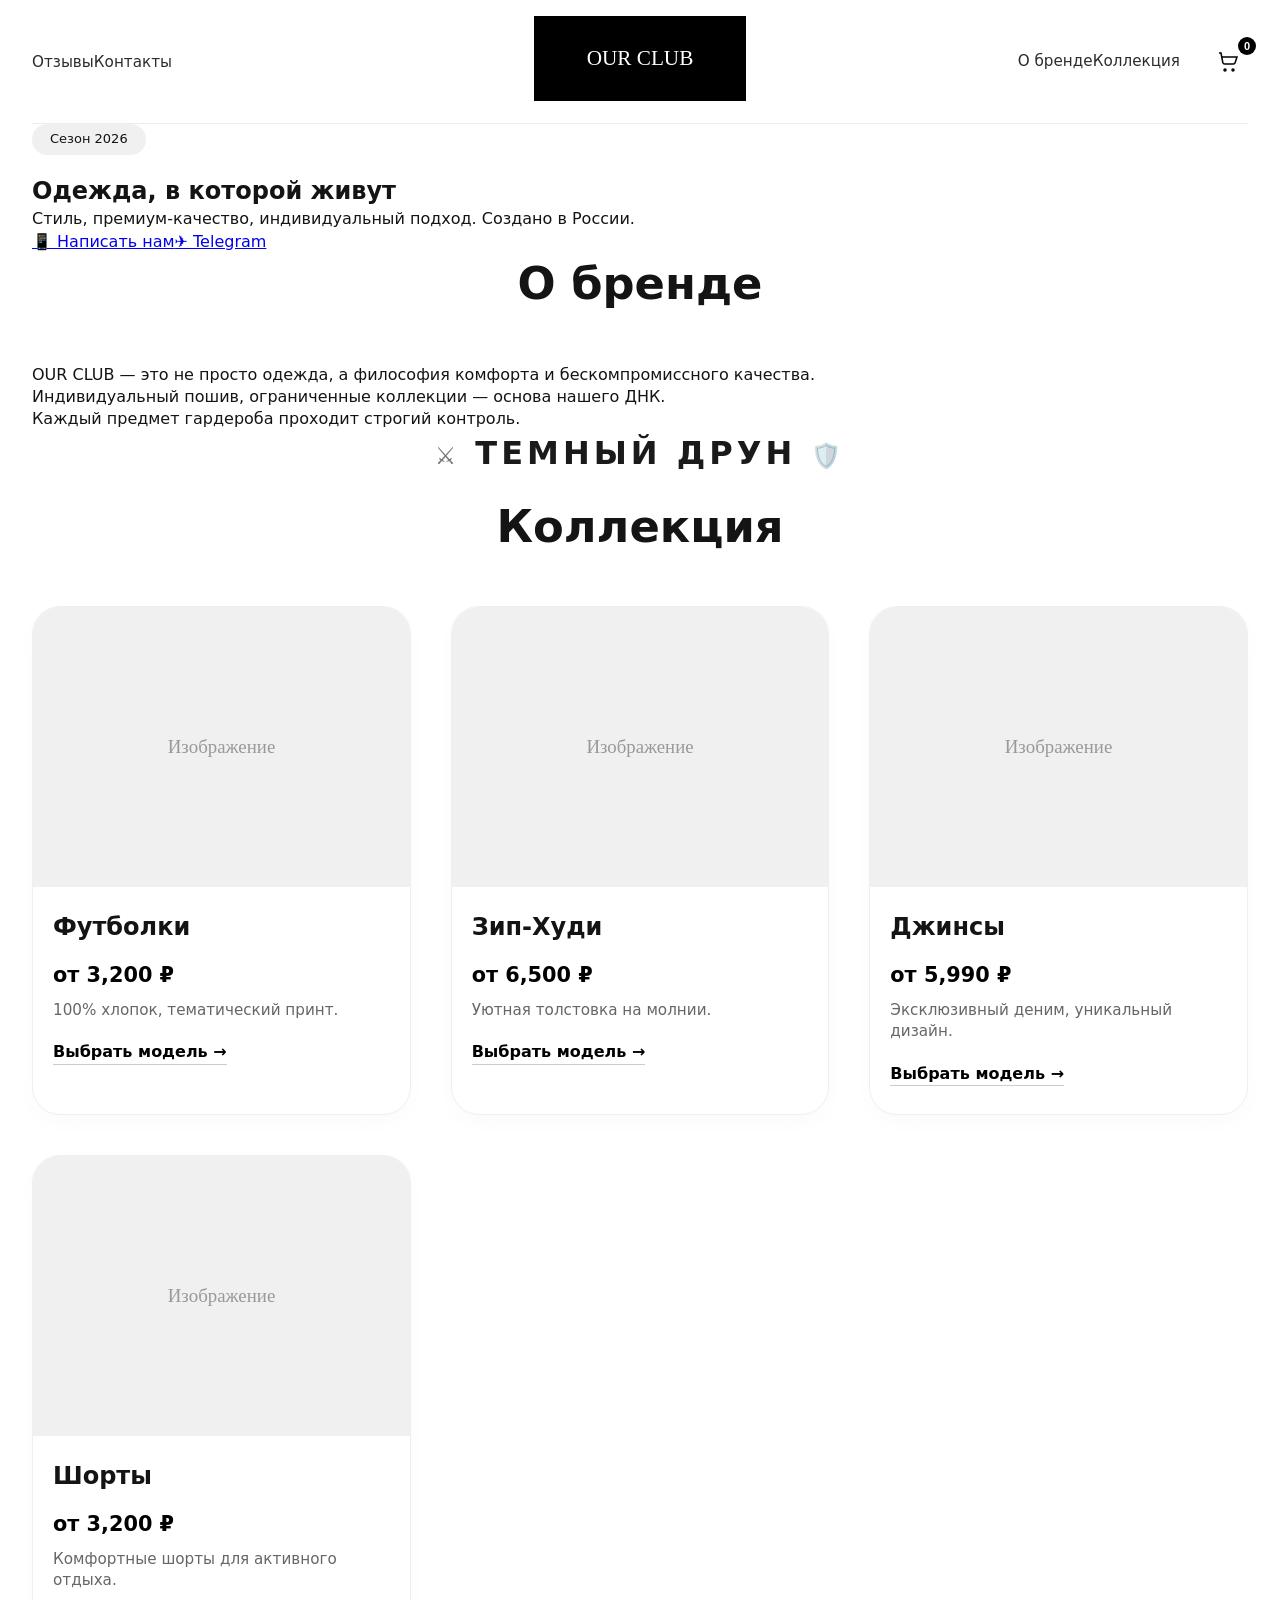
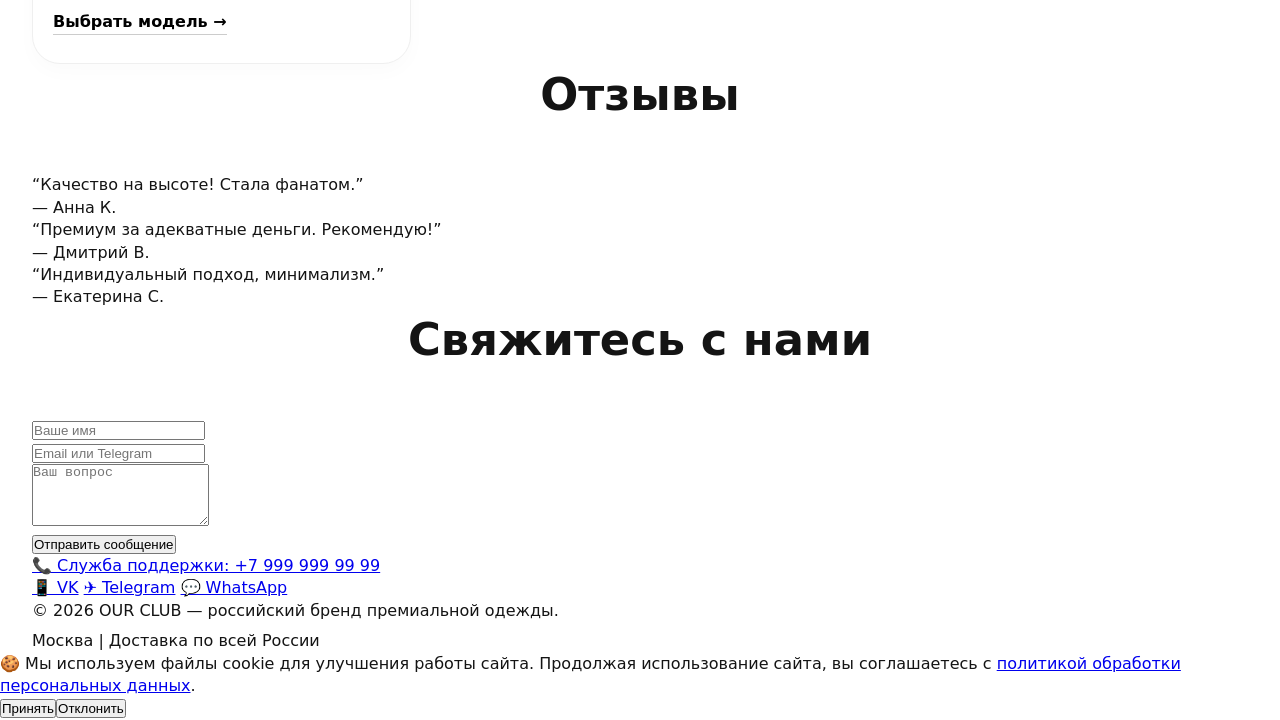
==== commit a9757f99: "Add files via upload" ====
--- a/index.html
+++ b/index.html
@@ -7,7 +7,9 @@
     <meta name="description" content="OUR CLUB — современный российский бренд одежды. Стиль, комфорт и индивидуальный подход. Темный Друн — новая глава в моде.">
     <meta name="theme-color" content="#0A0A0A">
     <link rel="icon" type="image/svg+xml" href="data:image/svg+xml,%3Csvg xmlns='http://www.w3.org/2000/svg' viewBox='0 0 24 24' fill='%23101010'%3E%3Cpath d='M12 2L2 7l10 5 10-5-10-5zM2 17l10 5 10-5M2 12l10 5 10-5'/%3E%3C/svg%3E">
+    <link rel="stylesheet" href="style.css">
     <style>
+        /* Базовые стили на случай, если CSS не загрузился */
         * { margin: 0; padding: 0; box-sizing: border-box; }
         body {
             font-family: 'Inter', system-ui, -apple-system, 'Segoe UI', Roboto, sans-serif;
@@ -18,474 +20,19 @@
         }
         @import url('https://fonts.googleapis.com/css2?family=Inter:opsz,wght@14..32,300;400;500;600;700;800&display=swap');
         .container { max-width: 1280px; margin: 0 auto; padding: 0 32px; }
-        
-        /* Header */
-        .navbar {
-            padding: 16px 0;
-            display: flex;
-            justify-content: space-between;
-            align-items: center;
-            border-bottom: 1px solid #eaeef3;
-            position: relative;
-        }
-        .nav-left { display: flex; gap: 28px; flex: 1; justify-content: flex-start; }
-        .nav-center { flex-shrink: 0; text-align: center; }
-        .nav-right { display: flex; gap: 28px; flex: 1; justify-content: flex-end; align-items: center; }
-        .nav-links a {
-            text-decoration: none;
-            font-weight: 500;
-            color: #2c2c2c;
-            transition: color 0.2s;
-            font-size: 0.95rem;
-        }
-        .nav-links a:hover { color: #000; border-bottom: 1px solid #000; }
-        
-        .logo-img { height: 85px; width: auto; display: inline-block; object-fit: contain; transition: transform 0.2s ease; }
-        .logo-img:hover { transform: scale(1.02); }
-        
-        .cart-icon {
-            position: relative;
-            cursor: pointer;
-            background: none;
-            border: none;
-            display: flex;
-            align-items: center;
-            padding: 8px;
-            border-radius: 50%;
-            transition: 0.2s;
-        }
-        .cart-icon:hover { background: #f5f5f5; }
-        .cart-count {
-            position: absolute;
-            top: -5px;
-            right: -8px;
-            background: #000;
-            color: white;
-            font-size: 11px;
-            font-weight: 600;
-            min-width: 18px;
-            height: 18px;
-            border-radius: 30px;
-            display: flex;
-            align-items: center;
-            justify-content: center;
-        }
-        
-        /* Модалки */
-        .cart-modal, .product-modal {
-            display: none;
-            position: fixed;
-            background: white;
-            z-index: 1001;
-            box-shadow: 0 20px 40px rgba(0,0,0,0.2);
-        }
-        .cart-modal {
-            top: 0;
-            right: 0;
-            width: 420px;
-            max-width: 90vw;
-            height: 100%;
-            flex-direction: column;
-            border-left: 1px solid #eee;
-        }
-        .product-modal {
-            top: 50%;
-            left: 50%;
-            transform: translate(-50%, -50%);
-            width: auto;
-            max-width: 90vw;
-            background: transparent;
-            box-shadow: none;
-            padding: 0;
-            overflow: visible;
-        }
-        .open { display: flex !important; }
-        .product-modal.open { display: flex !important; align-items: center; justify-content: center; gap: 20px; }
-        .overlay {
-            display: none;
-            position: fixed;
-            top: 0; left: 0;
-            width: 100%; height: 100%;
-            background: rgba(0,0,0,0.5);
-            z-index: 1000;
-        }
-        .overlay.open { display: block; }
-        
-        /* Контейнер карточки снаружи - стрелки по бокам от нее */
-        .modal-content-wrapper {
-            display: flex;
-            align-items: center;
-            justify-content: center;
-            gap: 20px;
-            max-width: 100%;
-        }
-        
-        /* Стрелки переключения МОДЕЛЕЙ - снаружи карточки, по бокам */
-        .model-nav-btn {
-            width: 48px;
-            height: 48px;
-            background: rgba(0,0,0,0.6);
-            color: white;
-            border: none;
-            border-radius: 50%;
-            font-size: 28px;
-            cursor: pointer;
-            transition: 0.2s;
-            display: flex;
-            align-items: center;
-            justify-content: center;
-            flex-shrink: 0;
-            backdrop-filter: blur(4px);
-        }
-        .model-nav-btn:hover { background: rgba(0,0,0,0.8); transform: scale(1.05); }
-        
-        /* Сама карточка товара */
-        .product-card-container {
-            background: white;
-            border-radius: 36px;
-            width: 540px;
-            max-width: 90vw;
-            overflow: hidden;
-            box-shadow: 0 25px 50px rgba(0,0,0,0.3);
-        }
-        
-        /* Внутренняя карусель картинок */
-        .image-carousel {
-            position: relative;
-            width: 100%;
-            overflow: hidden;
-            touch-action: pan-y pinch-zoom;
-        }
-        .image-track {
-            display: flex;
-            transition: transform 0.3s ease-out;
-            cursor: grab;
-        }
-        .image-track:active { cursor: grabbing; }
-        .image-slide {
-            flex: 0 0 100%;
-            width: 100%;
-        }
-        .image-slide-img {
-            width: 100%;
-            height: 360px;
-            background-size: cover;
-            background-position: center;
-            background-color: #f2f4f8;
-        }
-        
-        /* Стрелки для переключения картинок (внутри карточки) */
-        .img-nav-btn {
-            position: absolute;
-            top: 50%;
-            transform: translateY(-50%);
-            background: rgba(0,0,0,0.5);
-            color: white;
-            border: none;
-            width: 36px;
-            height: 36px;
-            border-radius: 50%;
-            font-size: 20px;
-            cursor: pointer;
-            z-index: 10;
-            backdrop-filter: blur(4px);
-            display: flex;
-            align-items: center;
-            justify-content: center;
-        }
-        .img-prev { left: 16px; }
-        .img-next { right: 16px; }
-        
-        .img-dots {
-            display: flex;
-            justify-content: center;
-            gap: 8px;
-            margin: 16px 0 8px;
-        }
-        .img-dot {
-            width: 6px;
-            height: 6px;
-            background: #ccc;
-            border-radius: 50%;
-            transition: 0.2s;
-            cursor: pointer;
-        }
-        .img-dot.active-img { background: #000; width: 24px; border-radius: 12px; }
-        
-        .model-info {
-            padding: 20px 24px 28px;
-        }
-        .model-info h3 {
-            font-size: 1.8rem;
-            margin-bottom: 8px;
-        }
-        .model-price {
-            font-size: 1.5rem;
-            font-weight: 700;
-            margin: 12px 0;
-            color: #000;
-        }
-        .model-desc {
-            color: #555;
-            font-size: 0.95rem;
-            line-height: 1.5;
-            margin-bottom: 24px;
-        }
-        
-        /* Индикатор модели (точки) - ВНУТРИ КАРТОЧКИ */
-        .model-indicator {
-            display: flex;
-            justify-content: center;
-            gap: 12px;
-            margin: 8px 0 16px;
-            padding: 0 24px;
-        }
-        .model-dot {
-            width: 8px;
-            height: 8px;
-            background: #ccc;
-            border-radius: 50%;
-            cursor: pointer;
-            transition: 0.2s;
-        }
-        .model-dot.active-model { background: #000; width: 28px; border-radius: 20px; }
-        
-        .modal-add-to-cart { 
-            width: calc(100% - 48px);
-            margin: 0 24px 24px 24px;
-            background: #000; 
-            color: white; 
-            border: none; 
-            padding: 16px; 
-            border-radius: 40px; 
-            font-weight: 600; 
-            font-size: 1rem;
-            cursor: pointer; 
-            transition: 0.2s;
-        }
-        .modal-add-to-cart:hover { background: #2c2c2c; }
-        
-        .close-modal { 
-            position: absolute; 
-            top: 20px; 
-            right: 20px; 
-            font-size: 32px; 
-            cursor: pointer; 
-            background: rgba(0,0,0,0.5);
-            color: white;
-            border: none;
-            width: 40px;
-            height: 40px;
-            border-radius: 50%;
-            display: flex;
-            align-items: center;
-            justify-content: center;
-            z-index: 20;
-            backdrop-filter: blur(4px);
-        }
-        .close-modal:hover { background: rgba(0,0,0,0.7); }
-        
-        /* Основные секции */
-        section { padding: 80px 0; }
+        .dark-drun { text-align: center; margin-bottom: 20px; font-size: 2rem; font-weight: 800; letter-spacing: 4px; color: #1a1a1a; text-transform: uppercase; display: inline-block; width: 100%; }
+        .dark-drun::before { content: "⚔️"; font-size: 1.5rem; opacity: 0.6; margin: 0 15px; }
+        .dark-drun::after { content: "🛡️"; font-size: 1.5rem; opacity: 0.6; margin: 0 15px; }
         .section-title { font-size: 2.8rem; font-weight: 700; text-align: center; margin-bottom: 48px; }
-        
-        /* Стиль для надписи Темный Друн над коллекцией */
-        .dark-drun {
-            text-align: center;
-            margin-bottom: 20px;
-            font-size: 2rem;
-            font-weight: 800;
-            letter-spacing: 4px;
-            color: #1a1a1a;
-            text-transform: uppercase;
-            position: relative;
-            display: inline-block;
-            width: 100%;
-        }
-        .dark-drun::before,
-        .dark-drun::after {
-            content: "⚔️";
-            font-size: 1.5rem;
-            opacity: 0.6;
-            margin: 0 15px;
-        }
-        .dark-drun::after {
-            content: "🛡️";
-        }
-        
-        .hero-grid { display: flex; align-items: center; gap: 60px; }
-        .hero-content { flex: 1; }
-        .hero-title { font-size: 4rem; line-height: 1.1; margin-bottom: 24px; font-weight: 700; }
-        .hero-title span { color: #888; }
-        .hero-desc { font-size: 1.25rem; color: #444; margin-bottom: 40px; }
-        .btn { display: inline-block; padding: 18px 36px; border-radius: 50px; text-decoration: none; font-weight: 600; transition: 0.3s; }
-        .btn-primary { background: #000; color: #fff; border: 1px solid #000; }
-        .btn-outline { border: 1px solid #ddd; color: #000; margin-left: 15px; background: transparent; }
-        .hero-visual { flex: 1; background: #f4f6fa; border-radius: 32px; min-height: 480px; background-image: url('data:image/svg+xml,%3Csvg xmlns="http://www.w3.org/2000/svg" viewBox="0 0 800 600"%3E%3Ccircle cx="400" cy="300" r="140" fill="%23E8ECF2"/%3E%3Cpath d="M400 160 L490 300 L400 440 L310 300Z" fill="%23D0D6E0"/%3E%3Crect x="360" y="250" width="80" height="100" rx="8" fill="%23BEC5D1"/%3E%3C/svg%3E'); background-size: cover; }
-        .about-grid { display: flex; gap: 48px; align-items: center; }
-        .about-text p { font-size: 1.2rem; line-height: 1.5; color: #3a3a3a; margin-bottom: 24px; }
-        .about-highlight { font-weight: 600; border-left: 4px solid #000; padding-left: 20px; }
-        .about-image { flex: 1; background: #f0f2f5; border-radius: 28px; height: 360px; background-image: url('data:image/svg+xml,%3Csvg xmlns="http://www.w3.org/2000/svg" viewBox="0 0 500 400"%3E%3Crect width="500" height="400" fill="%23EFF3F8"/%3E%3Cpath d="M150 200 L250 120 L350 200 L250 280Z" fill="%23CDD5E0"/%3E%3Ccircle cx="250" cy="220" r="50" fill="%23B8C2CF"/%3E%3C/svg%3E'); background-size: cover; }
-        
-        .products-grid { 
-            display: grid; 
-            grid-template-columns: repeat(auto-fit, minmax(280px, 1fr)); 
-            gap: 40px; 
-            margin-top: 20px; 
-        }
-        .product-card { 
-            background: #fff; 
-            border-radius: 28px; 
-            overflow: hidden; 
-            box-shadow: 0 8px 20px rgba(0,0,0,0.02); 
-            transition: 0.25s; 
-            border: 1px solid #efefef; 
-            cursor: pointer; 
-        }
+        .products-grid { display: grid; grid-template-columns: repeat(auto-fit, minmax(280px, 1fr)); gap: 40px; margin-top: 20px; }
+        .product-card { background: #fff; border-radius: 28px; overflow: hidden; box-shadow: 0 8px 20px rgba(0,0,0,0.02); transition: 0.25s; border: 1px solid #efefef; cursor: pointer; }
         .product-card:hover { transform: translateY(-6px); box-shadow: 0 20px 30px -10px rgba(0,0,0,0.08); }
-        .product-img { height: 280px; background-size: cover; background-position: center; }
+        .product-img { height: 280px; background-size: cover; background-position: center; background-color: #f5f5f5; }
         .product-info { padding: 24px 20px 28px; }
         .product-info h3 { font-size: 1.5rem; margin-bottom: 8px; }
         .product-price { font-weight: 700; font-size: 1.3rem; margin: 16px 0 10px; color: #000; }
         .product-desc { color: #666; font-size: 0.95rem; margin-bottom: 20px; line-height: 1.4; }
         .product-link { font-weight: 600; border-bottom: 1px solid #ccc; color: #000; display: inline-block; }
-        
-        .reviews-grid { display: flex; gap: 32px; flex-wrap: wrap; justify-content: center; }
-        .review-card { background: #fbfbfd; border-radius: 24px; padding: 32px 28px; flex: 1; min-width: 260px; border: 1px solid #eceef2; }
-        .review-text { font-style: italic; margin-bottom: 20px; }
-        .contact-form { max-width: 680px; margin: 0 auto; background: #fafafc; padding: 48px 40px; border-radius: 32px; }
-        .form-group { margin-bottom: 24px; }
-        .form-group input, .form-group textarea { width: 100%; padding: 16px 20px; border: 1px solid #e2e6ea; border-radius: 60px; font-family: inherit; }
-        .btn-dark { background: #000; color: white; width: 100%; padding: 16px; border-radius: 60px; font-weight: 600; border: none; cursor: pointer; }
-        
-        /* Футер с куки согласием */
-        .footer {
-            background: #fafafc;
-            border-top: 1px solid #eaeef3;
-            padding: 48px 0 40px;
-            text-align: center;
-            color: #5c5c5c;
-        }
-        .footer-content {
-            display: flex;
-            flex-direction: column;
-            align-items: center;
-            gap: 20px;
-        }
-        .support-phone {
-            font-size: 1.2rem;
-            font-weight: 500;
-            color: #000;
-            text-decoration: none;
-            background: #f0f0f0;
-            padding: 8px 24px;
-            border-radius: 40px;
-            display: inline-flex;
-            align-items: center;
-            gap: 8px;
-            transition: 0.2s;
-        }
-        .support-phone:hover { background: #e5e5e5; transform: scale(1.02); }
-        .social-links {
-            display: flex;
-            gap: 32px;
-            justify-content: center;
-            margin-top: 8px;
-        }
-        .social-link {
-            text-decoration: none;
-            color: #2c2c2c;
-            font-weight: 500;
-            display: flex;
-            align-items: center;
-            gap: 8px;
-            transition: 0.2s;
-        }
-        .social-link:hover { color: #000; transform: translateY(-2px); }
-        .copyright { margin-top: 24px; font-size: 0.85rem; color: #888; }
-        
-        /* Блок согласия на обработку персональных данных */
-        .consent-banner {
-            position: fixed;
-            bottom: 0;
-            left: 0;
-            right: 0;
-            background: #1a1a1a;
-            color: #fff;
-            padding: 16px 24px;
-            z-index: 999;
-            transform: translateY(100%);
-            transition: transform 0.3s ease;
-            box-shadow: 0 -4px 20px rgba(0,0,0,0.2);
-        }
-        .consent-banner.show {
-            transform: translateY(0);
-        }
-        .consent-content {
-            max-width: 1200px;
-            margin: 0 auto;
-            display: flex;
-            flex-wrap: wrap;
-            align-items: center;
-            justify-content: space-between;
-            gap: 20px;
-        }
-        .consent-text {
-            font-size: 0.9rem;
-            line-height: 1.4;
-            flex: 1;
-        }
-        .consent-text a {
-            color: #fff;
-            text-decoration: underline;
-        }
-        .consent-buttons {
-            display: flex;
-            gap: 12px;
-        }
-        .consent-btn {
-            padding: 10px 24px;
-            border-radius: 30px;
-            font-weight: 500;
-            cursor: pointer;
-            transition: 0.2s;
-            border: none;
-            font-size: 0.9rem;
-        }
-        .consent-btn.accept {
-            background: #000;
-            color: white;
-            border: 1px solid #fff;
-        }
-        .consent-btn.accept:hover {
-            background: #333;
-            transform: scale(1.02);
-        }
-        .consent-btn.decline {
-            background: transparent;
-            color: #fff;
-            border: 1px solid #666;
-        }
-        .consent-btn.decline:hover {
-            background: rgba(255,255,255,0.1);
-        }
-        
-        @media (max-width: 768px) {
-            .container { padding: 0 20px; }
-            .navbar { flex-wrap: wrap; gap: 12px; }
-            .nav-left, .nav-right { flex: auto; justify-content: center; gap: 20px; }
-            .nav-center { order: -1; width: 100%; margin-bottom: 8px; }
-            .logo-img { height: 65px; }
-            .hero-grid { flex-direction: column; text-align: center; }
-            .hero-title { font-size: 2.8rem; }
-            .about-grid { flex-direction: column; }
-            .image-slide-img { height: 260px; }
-            .product-card-container { max-width: 85vw; }
-            .model-nav-btn { width: 36px; height: 36px; font-size: 22px; }
-            .close-modal { top: 10px; right: 10px; width: 32px; height: 32px; font-size: 24px; }
-            .dark-drun { font-size: 1.4rem; }
-            .dark-drun::before, .dark-drun::after { font-size: 1rem; margin: 0 8px; }
-        }
     </style>
 </head>
 <body>
@@ -494,14 +41,24 @@
     <div class="container">
         <div class="navbar">
             <div class="nav-left"><div class="nav-links"><a href="#reviews">Отзывы</a><a href="#contacts">Контакты</a></div></div>
-            <div class="nav-center"><a href="/"><img src="logo.png" alt="OUR CLUB Logo" class="logo-img"></a></div>
+            <div class="nav-center"><a href="/"><img src="logo.png" alt="OUR CLUB Logo" class="logo-img" onerror="this.src='data:image/svg+xml,%3Csvg xmlns=%22http://www.w3.org/2000/svg%22 viewBox=%220 0 200 80%22%3E%3Crect width=%22200%22 height=%2280%22 fill=%22%23000%22/%3E%3Ctext x=%2250%25%22 y=%2250%25%22 text-anchor=%22middle%22 fill=%22white%22 font-size=%2220%22 dy=%22.3em%22%3EOUR CLUB%3C/text%3E%3C/svg%3E';"></a></div>
             <div class="nav-right"><div class="nav-links"><a href="#about">О бренде</a><a href="#products">Коллекция</a></div><button class="cart-icon" id="cartIcon"><svg width="24" height="24" viewBox="0 0 24 24" fill="none" stroke="currentColor" stroke-width="1.5"><circle cx="9" cy="20" r="1"/><circle cx="17" cy="20" r="1"/><path d="M3 3h2l1.8 9.5a2 2 0 0 0 2 1.5h8.4a2 2 0 0 0 2-1.5L21 7H6"/></svg><span class="cart-count" id="cartCount">0</span></button></div>
         </div>
     </div>
 </header>
 
 <main>
-    <section class="hero"><div class="container hero-grid"><div class="hero-content"><div class="hero-badge" style="background:#f0f0f0; display:inline-block; padding:6px 18px; border-radius:40px; font-size:13px; margin-bottom:20px;">Сезон 2026</div><h1 class="hero-title">Одежда, <span>в которой живут</span></h1><p class="hero-desc">Минимализм, премиум-качество, индивидуальный подход. Создано в России.</p><div class="btn-group"><a href="#" class="btn btn-primary">📱 Написать нам</a><a href="#" class="btn btn-outline">✈️ Telegram</a></div></div><div class="hero-visual"></div></div></section>
+    <section class="hero">
+        <div class="container hero-grid">
+            <div class="hero-content">
+                <div class="hero-badge" style="background:#f0f0f0; display:inline-block; padding:6px 18px; border-radius:40px; font-size:13px; margin-bottom:20px;">Сезон 2026</div>
+                <h1 class="hero-title">Одежда, <span>в которой живут</span></h1>
+                <p class="hero-desc">Стиль, премиум-качество, индивидуальный подход. Создано в России.</p>
+                <div class="btn-group"><a href="#" class="btn btn-primary">📱 Написать нам</a><a href="#" class="btn btn-outline">✈️ Telegram</a></div>
+            </div>
+            <div class="hero-visual"></div>
+        </div>
+    </section>
 
     <section id="about"><div class="container"><h2 class="section-title">О бренде</h2><div class="about-grid"><div class="about-text"><p>OUR CLUB — это не просто одежда, а философия комфорта и бескомпромиссного качества.</p><p class="about-highlight">Индивидуальный пошив, ограниченные коллекции — основа нашего ДНК.</p><p>Каждый предмет гардероба проходит строгий контроль.</p></div><div class="about-image"></div></div></div></section>
 
@@ -532,21 +89,13 @@
     </div>
 </footer>
 
-<!-- Блок согласия на обработку персональных данных -->
 <div class="consent-banner" id="consentBanner">
     <div class="consent-content">
-        <div class="consent-text">
-            🍪 Мы используем файлы cookie для улучшения работы сайта. Продолжая использование сайта, вы соглашаетесь с 
-            <a href="#">политикой обработки персональных данных</a>.
-        </div>
-        <div class="consent-buttons">
-            <button class="consent-btn accept" id="acceptCookies">Принять</button>
-            <button class="consent-btn decline" id="declineCookies">Отклонить</button>
-        </div>
+        <div class="consent-text">🍪 Мы используем файлы cookie для улучшения работы сайта. Продолжая использование сайта, вы соглашаетесь с <a href="#">политикой обработки персональных данных</a>.</div>
+        <div class="consent-buttons"><button class="consent-btn accept" id="acceptCookies">Принять</button><button class="consent-btn decline" id="declineCookies">Отклонить</button></div>
     </div>
 </div>
 
-<!-- Модалки -->
 <div class="overlay" id="overlay"></div>
 <div class="cart-modal" id="cartModal"><div class="cart-header"><h3>Корзина</h3><button class="close-cart" id="closeCartBtn">×</button></div><div class="cart-items" id="cartItemsList"><div class="empty-cart">Корзина пуста</div></div><div class="cart-footer"><div class="cart-total"><span>Итого:</span><span id="cartTotal">0 ₽</span></div><button class="checkout-btn" id="checkoutBtn">Оформить заказ</button></div></div>
 
@@ -560,74 +109,36 @@
 </div>
 
 <script>
-    // === КУКИ И СОГЛАСИЕ ===
-    function setCookie(name, value, days) {
-        let expires = "";
-        if (days) {
-            const date = new Date();
-            date.setTime(date.getTime() + (days * 24 * 60 * 60 * 1000));
-            expires = "; expires=" + date.toUTCString();
-        }
-        document.cookie = name + "=" + (value || "") + expires + "; path=/; SameSite=Lax";
-    }
-    
-    function getCookie(name) {
-        const nameEQ = name + "=";
-        const ca = document.cookie.split(';');
-        for(let i = 0; i < ca.length; i++) {
-            let c = ca[i];
-            while (c.charAt(0) === ' ') c = c.substring(1, c.length);
-            if (c.indexOf(nameEQ) === 0) return c.substring(nameEQ.length, c.length);
-        }
-        return null;
-    }
-    
-    function checkConsent() {
-        const consent = getCookie('userConsent');
-        const banner = document.getElementById('consentBanner');
-        if (consent === null) {
-            banner.classList.add('show');
-        } else if (consent === 'accepted') {
-            banner.classList.remove('show');
-            console.log('Куки согласие получено');
-        } else if (consent === 'declined') {
-            banner.classList.remove('show');
-        }
-    }
-    
-    function acceptConsent() {
-        setCookie('userConsent', 'accepted', 365);
-        document.getElementById('consentBanner').classList.remove('show');
-    }
-    
-    function declineConsent() {
-        setCookie('userConsent', 'declined', 365);
-        document.getElementById('consentBanner').classList.remove('show');
-    }
-    
-    // Данные: 4 категории с новыми названиями
+    // Куки и согласие
+    function setCookie(name, value, days) { let expires = ""; if (days) { const date = new Date(); date.setTime(date.getTime() + (days * 24 * 60 * 60 * 1000)); expires = "; expires=" + date.toUTCString(); } document.cookie = name + "=" + (value || "") + expires + "; path=/; SameSite=Lax"; }
+    function getCookie(name) { const nameEQ = name + "="; const ca = document.cookie.split(';'); for(let i = 0; i < ca.length; i++) { let c = ca[i]; while (c.charAt(0) === ' ') c = c.substring(1, c.length); if (c.indexOf(nameEQ) === 0) return c.substring(nameEQ.length, c.length); } return null; }
+    function checkConsent() { const consent = getCookie('userConsent'); const banner = document.getElementById('consentBanner'); if (consent === null) banner.classList.add('show'); else banner.classList.remove('show'); }
+    function acceptConsent() { setCookie('userConsent', 'accepted', 365); document.getElementById('consentBanner').classList.remove('show'); }
+    function declineConsent() { setCookie('userConsent', 'declined', 365); document.getElementById('consentBanner').classList.remove('show'); }
+
+    // Данные товаров
     const categories = [
-        { id: 0, name: "Футболки", basePrice: 3200, baseDesc: "100% хлопок, тематический принт.",
+        { id: 0, name: "Футболки", basePrice: 3200, baseDesc: "100% хлопок, тематический принт.", mainImage: "f.1.png",
           models: [
-            { name: "Футболка с замком", price: 3200, desc: "Темный принт замка на груди, хлопок 100%", images: ["data:image/svg+xml,%3Csvg xmlns='http://www.w3.org/2000/svg' viewBox='0 0 400 300'%3E%3Crect width='400' height='300' fill='%23F8F9FA'/%3E%3Cpath d='M140 100 L260 100 L250 230 L150 230 Z' fill='%23D4DCE8'/%3E%3Crect x='185' y='160' width='30' height='25' fill='%23999'/%3E%3C/svg%3E", "data:image/svg+xml,%3Csvg xmlns='http://www.w3.org/2000/svg' viewBox='0 0 400 300'%3E%3Crect width='400' height='300' fill='%23FAFAFA'/%3E%3Cpath d='M140 100 L260 100 L250 230 L150 230 Z' fill='%23C8D0DC'/%3E%3Crect x='185' y='160' width='30' height='25' fill='%23888'/%3E%3C/svg%3E"] },
-            { name: "Футболка с мечом", price: 3500, desc: "Принт меча, черный оверсайз", images: ["data:image/svg+xml,%3Csvg xmlns='http://www.w3.org/2000/svg' viewBox='0 0 400 300'%3E%3Crect width='400' height='300' fill='%23222'/%3E%3Cpath d='M140 100 L260 100 L250 230 L150 230 Z' fill='%23333'/%3E%3Cpolygon points='200,140 195,175 205,175' fill='white'/%3E%3C/svg%3E", "data:image/svg+xml,%3Csvg xmlns='http://www.w3.org/2000/svg' viewBox='0 0 400 300'%3E%3Crect width='400' height='300' fill='%231a1a1a'/%3E%3Cpath d='M140 100 L260 100 L250 230 L150 230 Z' fill='%23282828'/%3E%3Cpolygon points='200,140 195,175 205,175' fill='silver'/%3E%3C/svg%3E"] },
-            { name: "Футболка с крестом", price: 3400, desc: "Минималистичный крест, мягкая ткань", images: ["data:image/svg+xml,%3Csvg xmlns='http://www.w3.org/2000/svg' viewBox='0 0 400 300'%3E%3Crect width='400' height='300' fill='%23B8C2B8'/%3E%3Cpath d='M140 100 L260 100 L250 230 L150 230 Z' fill='%239CAA9C'/%3E%3Crect x='195' y='150' width='10' height='40' fill='%23333'/%3E%3Crect x='180' y='160' width='40' height='10' fill='%23333'/%3E%3C/svg%3E", "data:image/svg+xml,%3Csvg xmlns='http://www.w3.org/2000/svg' viewBox='0 0 400 300'%3E%3Crect width='400' height='300' fill='%23A5B0A5'/%3E%3Cpath d='M140 100 L260 100 L250 230 L150 230 Z' fill='%23889888'/%3E%3Crect x='195' y='150' width='10' height='40' fill='%23222'/%3E%3Crect x='180' y='160' width='40' height='10' fill='%23222'/%3E%3C/svg%3E"] }
+            { name: "Футболка с замком", price: 3200, desc: "Темный принт замка на груди", images: ["f.1.1.png", "f.1.2.png"] },
+            { name: "Футболка с мечом", price: 3500, desc: "Принт меча, черный оверсайз", images: ["f.2.1.png", "f.2.2.png"] },
+            { name: "Футболка с крестом", price: 3400, desc: "Минималистичный крест, мягкая ткань", images: ["f.3.1.png", "f.3.2.png"] }
           ] },
-        { id: 1, name: "Зип-Худи", basePrice: 6500, baseDesc: "Уютная толстовка на молнии.",
+        { id: 1, name: "Зип-Худи", basePrice: 6500, baseDesc: "Уютная толстовка на молнии.", mainImage: "h.1.png",
           models: [
-            { name: "Худи с крестом", price: 6500, desc: "Серый меланж, вышитый крест на спине", images: ["data:image/svg+xml,%3Csvg xmlns='http://www.w3.org/2000/svg' viewBox='0 0 400 300'%3E%3Crect width='400' height='300' fill='%23E0E4E8'/%3E%3Crect x='120' y='90' width='160' height='150' rx='30' fill='%23B0B8C4'/%3E%3Crect x='190' y='140' width='20' height='50' fill='%23333'/%3E%3Crect x='170' y='155' width='60' height='20' fill='%23333'/%3E%3C/svg%3E", "data:image/svg+xml,%3Csvg xmlns='http://www.w3.org/2000/svg' viewBox='0 0 400 300'%3E%3Crect width='400' height='300' fill='%23D0D4DA'/%3E%3Crect x='120' y='90' width='160' height='150' rx='30' fill='%23A0A8B4'/%3E%3Crect x='190' y='140' width='20' height='50' fill='%23222'/%3E%3Crect x='170' y='155' width='60' height='20' fill='%23222'/%3E%3C/svg%3E"] },
-            { name: "Худи с мечом", price: 6900, desc: "Черный, принт меча на рукаве", images: ["data:image/svg+xml,%3Csvg xmlns='http://www.w3.org/2000/svg' viewBox='0 0 400 300'%3E%3Crect width='400' height='300' fill='%232A2A2A'/%3E%3Crect x='120' y='90' width='160' height='150' rx='30' fill='%233E3E3E'/%3E%3Cpolygon points='280,130 290,135 285,145' fill='silver'/%3E%3C/svg%3E", "data:image/svg+xml,%3Csvg xmlns='http://www.w3.org/2000/svg' viewBox='0 0 400 300'%3E%3Crect width='400' height='300' fill='%23202020'/%3E%3Crect x='120' y='90' width='160' height='150' rx='30' fill='%23343434'/%3E%3Cpolygon points='280,130 290,135 285,145' fill='silver'/%3E%3C/svg%3E"] },
-            { name: "Худи с мехом", price: 6700, desc: "Песочный цвет, отделка искусственным мехом на капюшоне", images: ["data:image/svg+xml,%3Csvg xmlns='http://www.w3.org/2000/svg' viewBox='0 0 400 300'%3E%3Crect width='400' height='300' fill='%23D8CFC0'/%3E%3Crect x='120' y='90' width='160' height='150' rx='30' fill='%23C4B8A6'/%3E%3Cpath d='M120 90 Q200 70 280 90' fill='%23E8DDC8'/%3E%3C/svg%3E", "data:image/svg+xml,%3Csvg xmlns='http://www.w3.org/2000/svg' viewBox='0 0 400 300'%3E%3Crect width='400' height='300' fill='%23CEC5B4'/%3E%3Crect x='120' y='90' width='160' height='150' rx='30' fill='%23B8AB98'/%3E%3Cpath d='M120 90 Q200 70 280 90' fill='%23DDD0B8'/%3E%3C/svg%3E"] }
+            { name: "Худи с крестом", price: 6500, desc: "Серый меланж, вышитый крест на спине", images: ["h.1.1.png", "h.1.2.png"] },
+            { name: "Худи с мечом", price: 6900, desc: "Черный, принт меча на рукаве", images: ["h.2.1.png", "h.2.2.png"] },
+            { name: "Худи с мехом", price: 6700, desc: "Песочный цвет, отделка искусственным мехом", images: ["h.3.1.png", "h.3.2.png"] }
           ] },
-        { id: 2, name: "Джинсы", basePrice: 5990, baseDesc: "Эксклюзивный деним, уникальный дизайн.",
+        { id: 2, name: "Джинсы", basePrice: 5990, baseDesc: "Эксклюзивный деним, уникальный дизайн.", mainImage: "d.1.png",
           models: [
-            { name: "Джинсы Белый огонь", price: 5990, desc: "Синие джинсы с огненным принтом по бокам", images: ["data:image/svg+xml,%3Csvg xmlns='http://www.w3.org/2000/svg' viewBox='0 0 400 300'%3E%3Crect width='400' height='300' fill='%234A6C8F'/%3E%3Cpath d='M130 120 L270 120 L250 220 L150 220 Z' fill='%23325578'/%3E%3Cpath d='M145 160 L155 150 L160 165 L170 155 L175 170' stroke='orange' fill='none' stroke-width='2'/%3E%3C/svg%3E", "data:image/svg+xml,%3Csvg xmlns='http://www.w3.org/2000/svg' viewBox='0 0 400 300'%3E%3Crect width='400' height='300' fill='%233D5A7A'/%3E%3Cpath d='M130 120 L270 120 L250 220 L150 220 Z' fill='%23284A6A'/%3E%3Cpath d='M145 160 L155 150 L160 165 L170 155 L175 170' stroke='orange' fill='none' stroke-width='2'/%3E%3C/svg%3E"] },
-            { name: "Джинсы рваные колени", price: 6290, desc: "Черный деним, рваные вставки на коленях", images: ["data:image/svg+xml,%3Csvg xmlns='http://www.w3.org/2000/svg' viewBox='0 0 400 300'%3E%3Crect width='400' height='300' fill='%23333333'/%3E%3Cpath d='M130 120 L270 120 L250 220 L150 220 Z' fill='%23444444'/%3E%3Crect x='170' y='165' width='60' height='15' rx='5' fill='%23555'/%3E%3C/svg%3E", "data:image/svg+xml,%3Csvg xmlns='http://www.w3.org/2000/svg' viewBox='0 0 400 300'%3E%3Crect width='400' height='300' fill='%232a2a2a'/%3E%3Cpath d='M130 120 L270 120 L250 220 L150 220 Z' fill='%233a3a3a'/%3E%3Crect x='170' y='165' width='60' height='15' rx='5' fill='%23444'/%3E%3C/svg%3E"] },
-            { name: "Джинсы Белые полосы", price: 6100, desc: "Светлый деним, белые полосы по бокам", images: ["data:image/svg+xml,%3Csvg xmlns='http://www.w3.org/2000/svg' viewBox='0 0 400 300'%3E%3Crect width='400' height='300' fill='%238FB4D4'/%3E%3Cpath d='M130 120 L270 120 L250 220 L150 220 Z' fill='%237A9FC2'/%3E%3Cline x1='140' y1='130' x2='140' y2='210' stroke='white' stroke-width='4'/%3E%3Cline x1='260' y1='130' x2='260' y2='210' stroke='white' stroke-width='4'/%3E%3C/svg%3E", "data:image/svg+xml,%3Csvg xmlns='http://www.w3.org/2000/svg' viewBox='0 0 400 300'%3E%3Crect width='400' height='300' fill='%237A9FBF'/%3E%3Cpath d='M130 120 L270 120 L250 220 L150 220 Z' fill='%23688BB0'/%3E%3Cline x1='140' y1='130' x2='140' y2='210' stroke='white' stroke-width='4'/%3E%3Cline x1='260' y1='130' x2='260' y2='210' stroke='white' stroke-width='4'/%3E%3C/svg%3E"] }
+            { name: "Джинсы Белый огонь", price: 5990, desc: "Синие джинсы с огненным принтом", images: ["d.1.1.png", "d.1.2.png"] },
+            { name: "Джинсы рваные колени", price: 6290, desc: "Черный деним, рваные вставки", images: ["d.2.1.png", "d.2.2.png"] },
+            { name: "Джинсы Белые полосы", price: 6100, desc: "Светлый деним, белые полосы по бокам", images: ["d.3.1.png", "d.3.2.png"] }
           ] },
-        { id: 3, name: "Шорты", basePrice: 4290, baseDesc: "Комфортные шорты для активного отдыха.",
+        { id: 3, name: "Шорты", basePrice: 3200, baseDesc: "Комфортные шорты для активного отдыха.", mainImage: "s.1.png",
           models: [
-            { name: "Звездные шорты", price: 4290, desc: "Хлопковые шорты с вышивкой звезд, свободный крой", images: ["data:image/svg+xml,%3Csvg xmlns='http://www.w3.org/2000/svg' viewBox='0 0 400 300'%3E%3Crect width='400' height='300' fill='%234A6B5A'/%3E%3Crect x='100' y='140' width='200' height='100' rx='15' fill='%233D5B4A'/%3E%3Cpolygon points='150,180 155,195 170,195 158,205 162,220 150,210 138,220 142,205 130,195 145,195' fill='gold'/%3E%3C/svg%3E", "data:image/svg+xml,%3Csvg xmlns='http://www.w3.org/2000/svg' viewBox='0 0 400 300'%3E%3Crect width='400' height='300' fill='%235A7B6A'/%3E%3Crect x='100' y='140' width='200' height='100' rx='15' fill='%234D6D5A'/%3E%3Cpolygon points='150,180 155,195 170,195 158,205 162,220 150,210 138,220 142,205 130,195 145,195' fill='gold'/%3E%3C/svg%3E"] }
+            { name: "Звездные шорты", price: 3200, desc: "Хлопковые шорты с вышивкой звезд, свободный крой", images: ["s.1.1.png", "s.1.2.png"] }
           ] }
     ];
 
@@ -635,23 +146,28 @@
     let currentCategory = null;
     let currentModelIdx = 0;
     let currentImageIdx = 0;
-    let currentModelData = null;
 
     function updateCartUI() {
         document.getElementById('cartCount').innerText = cart.length;
         const total = cart.reduce((sum, i) => sum + i.price, 0);
-        document.getElementById('cartTotal').innerText = total + ' ₽';
+        document.getElementById('cartTotal').innerText = total.toLocaleString() + ' ₽';
         const container = document.getElementById('cartItemsList');
         if(cart.length === 0) container.innerHTML = '<div class="empty-cart">Корзина пуста</div>';
         else {
             container.innerHTML = cart.map((item, idx) => `
-                <div class="cart-item"><div class="cart-item-img" style="background-image: url('${item.images[0]}');"></div>
-                <div class="cart-item-info"><div class="cart-item-title">${item.name}</div><div class="cart-item-price">${item.price} ₽</div></div>
-                <button class="cart-item-remove" data-index="${idx}">🗑️</button></div>
+                <div class="cart-item">
+                    <div class="cart-item-img" style="background-image: url('${item.images[0]}'); background-size: cover; background-position: center; background-color: #f5f5f5;"></div>
+                    <div class="cart-item-info">
+                        <div class="cart-item-title">${item.name}</div>
+                        <div class="cart-item-price">${item.price.toLocaleString()} ₽</div>
+                    </div>
+                    <button class="cart-item-remove" data-index="${idx}">🗑️</button>
+                </div>
             `).join('');
             document.querySelectorAll('.cart-item-remove').forEach(btn => btn.addEventListener('click', (e) => { cart.splice(parseInt(btn.dataset.index), 1); updateCartUI(); }));
         }
     }
+    
     function addToCart(model) { cart.push({ ...model, images: [...model.images] }); updateCartUI(); }
 
     function renderProductCard(model, imageIndex, modelsArray, currentModelIdx) {
@@ -659,9 +175,7 @@
             <div class="image-carousel" id="imageCarousel">
                 <button class="img-nav-btn img-prev" id="imgPrevBtn">‹</button>
                 <div class="image-track" id="imageTrack" style="transform: translateX(${-imageIndex * 100}%);">
-                    ${model.images.map((img, i) => `
-                        <div class="image-slide"><div class="image-slide-img" style="background-image: url('${img}');"></div></div>
-                    `).join('')}
+                    ${model.images.map((img, i) => `<div class="image-slide"><div class="image-slide-img" style="background-image: url('${img}'); background-size: cover; background-position: center; background-color: #f5f5f5;"></div></div>`).join('')}
                 </div>
                 <button class="img-nav-btn img-next" id="imgNextBtn">›</button>
             </div>
@@ -684,8 +198,6 @@
         currentCategory = category;
         currentModelIdx = startModelIdx;
         currentImageIdx = startImageIdx;
-        currentModelData = category.models[currentModelIdx];
-        
         updateModalContent();
         document.getElementById('productModal').classList.add('open');
         document.getElementById('overlay').classList.add('open');
@@ -738,9 +250,10 @@
                 });
             });
             
+            // Свайп для картинок
             let startX = 0, isSwiping = false;
-            track.addEventListener('touchstart', (e) => { startX = e.touches[0].clientX; isSwiping = true; });
-            track.addEventListener('touchmove', (e) => {
+            const handleTouchStart = (e) => { startX = e.touches[0].clientX; isSwiping = true; };
+            const handleTouchMove = (e) => {
                 if(!isSwiping) return;
                 const diff = e.touches[0].clientX - startX;
                 if(Math.abs(diff) > 40) {
@@ -749,16 +262,17 @@
                     else currentImageIdx = (currentImageIdx < images.length - 1) ? currentImageIdx + 1 : 0;
                     updateImageCarousel();
                 }
-            });
-            track.addEventListener('touchend', () => { isSwiping = false; });
+            };
+            const handleTouchEnd = () => { isSwiping = false; };
+            track.addEventListener('touchstart', handleTouchStart);
+            track.addEventListener('touchmove', handleTouchMove);
+            track.addEventListener('touchend', handleTouchEnd);
             
             const addBtn = document.getElementById('addToCartBtn');
             if (addBtn) {
                 const newAddBtn = addBtn.cloneNode(true);
                 addBtn.parentNode.replaceChild(newAddBtn, addBtn);
-                newAddBtn.addEventListener('click', () => {
-                    addToCart(currentCategory.models[currentModelIdx]);
-                });
+                newAddBtn.addEventListener('click', () => addToCart(currentCategory.models[currentModelIdx]));
             }
         }, 10);
         
@@ -769,7 +283,6 @@
                 newDot.addEventListener('click', (e) => {
                     currentModelIdx = parseInt(e.target.dataset.modelIdx);
                     currentImageIdx = 0;
-                    currentModelData = currentCategory.models[currentModelIdx];
                     updateModalContent();
                 });
             });
@@ -784,13 +297,9 @@
     
     function switchModel(direction) {
         const models = currentCategory.models;
-        if (direction === 'next') {
-            currentModelIdx = (currentModelIdx + 1) % models.length;
-        } else {
-            currentModelIdx = (currentModelIdx - 1 + models.length) % models.length;
-        }
+        if (direction === 'next') currentModelIdx = (currentModelIdx + 1) % models.length;
+        else currentModelIdx = (currentModelIdx - 1 + models.length) % models.length;
         currentImageIdx = 0;
-        currentModelData = currentCategory.models[currentModelIdx];
         updateModalContent();
     }
     
@@ -800,37 +309,16 @@
         
         grid.innerHTML = categories.map(cat => {
             const minPrice = Math.min(...cat.models.map(m => m.price));
-            return `
-                <div class="product-card" data-cat-id="${cat.id}">
-                    <div class="product-img" style="background-image: url('${cat.models[0].images[0]}');"></div>
-                    <div class="product-info">
-                        <h3>${cat.name}</h3>
-                        <div class="product-price">от ${minPrice.toLocaleString()} ₽</div>
-                        <p class="product-desc">${cat.baseDesc}</p>
-                        <span class="product-link">Выбрать модель →</span>
-                    </div>
-                </div>
-            `;
+            return `<div class="product-card" data-cat-id="${cat.id}"><div class="product-img" style="background-image: url('${cat.mainImage}'); background-size: cover; background-position: center;"></div><div class="product-info"><h3>${cat.name}</h3><div class="product-price">от ${minPrice.toLocaleString()} ₽</div><p class="product-desc">${cat.baseDesc}</p><span class="product-link">Выбрать модель →</span></div></div>`;
         }).join('');
         
         document.querySelectorAll('.product-card').forEach(card => {
             const catId = parseInt(card.dataset.catId);
             const category = categories.find(c => c.id === catId);
             if (!category) return;
-            
-            card.addEventListener('click', (e) => {
-                if (!e.target.closest('.product-link')) {
-                    openProductModal(category, 0, 0);
-                }
-            });
-            
+            card.addEventListener('click', (e) => { if (!e.target.closest('.product-link')) openProductModal(category, 0, 0); });
             const link = card.querySelector('.product-link');
-            if (link) {
-                link.addEventListener('click', (e) => {
-                    e.stopPropagation();
-                    openProductModal(category, 0, 0);
-                });
-            }
+            if (link) link.addEventListener('click', (e) => { e.stopPropagation(); openProductModal(category, 0, 0); });
         });
     }
     
@@ -848,15 +336,20 @@
     document.getElementById('declineCookies').addEventListener('click', declineConsent);
     checkConsent();
     
-    document.querySelectorAll('a[href^="#"]').forEach(anchor => anchor.addEventListener('click', function(e) { 
-        const href = this.getAttribute('href'); 
-        if(href === "#" || href === "") return; 
-        const target = document.querySelector(href); 
-        if(target) { e.preventDefault(); target.scrollIntoView({ behavior: 'smooth' }); } 
-    }));
-    
-    const logoImg = document.querySelector('.logo-img');
-    if(logoImg) logoImg.addEventListener('error', () => console.warn('logo.png не загружен'));
+    document.querySelectorAll('a[href^="#"]').forEach(anchor => anchor.addEventListener('click', function(e) { const href = this.getAttribute('href'); if(href === "#" || href === "") return; const target = document.querySelector(href); if(target) { e.preventDefault(); target.scrollIntoView({ behavior: 'smooth' }); } }));
+    
+    // Обработка ошибок загрузки изображений для GitHub Pages
+    const imagesToCheck = document.querySelectorAll('.product-img, .image-slide-img, .cart-item-img');
+    imagesToCheck.forEach(img => {
+        if (img.style.backgroundImage) {
+            const url = img.style.backgroundImage.slice(5, -2);
+            const testImg = new Image();
+            testImg.onerror = function() {
+                img.style.backgroundImage = "url('data:image/svg+xml,%3Csvg xmlns=\"http://www.w3.org/2000/svg\" viewBox=\"0 0 400 300\"%3E%3Crect width=\"400\" height=\"300\" fill=\"%23f0f0f0\"/%3E%3Ctext x=\"50%25\" y=\"50%25\" text-anchor=\"middle\" fill=\"%23999\" font-size=\"20\" dy=\".3em\"%3EИзображение%3C/text%3E%3C/svg%3E')";
+            };
+            testImg.src = url;
+        }
+    });
 </script>
 </body>
 </html>
--- a/style.css
+++ b/style.css
@@ -0,0 +1,227 @@
+/* Основные стили для сайта OUR CLUB */
+* {
+    margin: 0;
+    padding: 0;
+    box-sizing: border-box;
+}
+
+body {
+    font-family: 'Inter', system-ui, -apple-system, 'Segoe UI', Roboto, sans-serif;
+    background-color: #FFFFFF;
+    color: #141414;
+    line-height: 1.4;
+    scroll-behavior: smooth;
+}
+
+.container {
+    max-width: 1280px;
+    margin: 0 auto;
+    padding: 0 32px;
+}
+
+/* Навигация */
+.navbar {
+    padding: 16px 0;
+    display: flex;
+    justify-content: space-between;
+    align-items: center;
+    border-bottom: 1px solid #eaeef3;
+    position: relative;
+}
+.nav-left { display: flex; gap: 28px; flex: 1; justify-content: flex-start; }
+.nav-center { flex-shrink: 0; text-align: center; }
+.nav-right { display: flex; gap: 28px; flex: 1; justify-content: flex-end; align-items: center; }
+.nav-links a {
+    text-decoration: none;
+    font-weight: 500;
+    color: #2c2c2c;
+    transition: color 0.2s;
+    font-size: 0.95rem;
+}
+.nav-links a:hover { color: #000; border-bottom: 1px solid #000; }
+
+.logo-img { height: 85px; width: auto; display: inline-block; object-fit: contain; transition: transform 0.2s ease; }
+.logo-img:hover { transform: scale(1.02); }
+
+.cart-icon {
+    position: relative;
+    cursor: pointer;
+    background: none;
+    border: none;
+    display: flex;
+    align-items: center;
+    padding: 8px;
+    border-radius: 50%;
+    transition: 0.2s;
+}
+.cart-icon:hover { background: #f5f5f5; }
+.cart-count {
+    position: absolute;
+    top: -5px;
+    right: -8px;
+    background: #000;
+    color: white;
+    font-size: 11px;
+    font-weight: 600;
+    min-width: 18px;
+    height: 18px;
+    border-radius: 30px;
+    display: flex;
+    align-items: center;
+    justify-content: center;
+}
+
+/* Модальные окна */
+.cart-modal, .product-modal {
+    display: none;
+    position: fixed;
+    background: white;
+    z-index: 1001;
+    box-shadow: 0 20px 40px rgba(0,0,0,0.2);
+}
+.cart-modal {
+    top: 0;
+    right: 0;
+    width: 420px;
+    max-width: 90vw;
+    height: 100%;
+    flex-direction: column;
+    border-left: 1px solid #eee;
+}
+.product-modal {
+    top: 50%;
+    left: 50%;
+    transform: translate(-50%, -50%);
+    width: auto;
+    max-width: 90vw;
+    background: transparent;
+    box-shadow: none;
+    padding: 0;
+    overflow: visible;
+}
+.open { display: flex !important; }
+.product-modal.open { display: flex !important; align-items: center; justify-content: center; gap: 20px; }
+.overlay {
+    display: none;
+    position: fixed;
+    top: 0; left: 0;
+    width: 100%; height: 100%;
+    background: rgba(0,0,0,0.5);
+    z-index: 1000;
+}
+.overlay.open { display: block; }
+
+.modal-content-wrapper {
+    display: flex;
+    align-items: center;
+    justify-content: center;
+    gap: 20px;
+    max-width: 100%;
+}
+
+.model-nav-btn {
+    width: 48px;
+    height: 48px;
+    background: rgba(0,0,0,0.6);
+    color: white;
+    border: none;
+    border-radius: 50%;
+    font-size: 28px;
+    cursor: pointer;
+    transition: 0.2s;
+    display: flex;
+    align-items: center;
+    justify-content: center;
+    flex-shrink: 0;
+    backdrop-filter: blur(4px);
+}
+.model-nav-btn:hover { background: rgba(0,0,0,0.8); transform: scale(1.05); }
+
+.product-card-container {
+    background: white;
+    border-radius: 36px;
+    width: 540px;
+    max-width: 90vw;
+    overflow: hidden;
+    box-shadow: 0 25px 50px rgba(0,0,0,0.3);
+}
+
+.image-carousel {
+    position: relative;
+    width: 100%;
+    overflow: hidden;
+    touch-action: pan-y pinch-zoom;
+}
+.image-track {
+    display: flex;
+    transition: transform 0.3s ease-out;
+    cursor: grab;
+}
+.image-track:active { cursor: grabbing; }
+.image-slide {
+    flex: 0 0 100%;
+    width: 100%;
+}
+.image-slide-img {
+    width: 100%;
+    height: 360px;
+    background-size: cover;
+    background-position: center;
+    background-color: #f5f5f5;
+}
+
+.img-nav-btn {
+    position: absolute;
+    top: 50%;
+    transform: translateY(-50%);
+    background: rgba(0,0,0,0.5);
+    color: white;
+    border: none;
+    width: 36px;
+    height: 36px;
+    border-radius: 50%;
+    font-size: 20px;
+    cursor: pointer;
+    z-index: 10;
+    backdrop-filter: blur(4px);
+    display: flex;
+    align-items: center;
+    justify-content: center;
+}
+.img-prev { left: 16px; }
+.img-next { right: 16px; }
+
+.img-dots {
+    display: flex;
+    justify-content: center;
+    gap: 8px;
+    margin: 16px 0 8px;
+}
+.img-dot {
+    width: 6px;
+    height: 6px;
+    background: #ccc;
+    border-radius: 50%;
+    transition: 0.2s;
+    cursor: pointer;
+}
+.img-dot.active-img { background: #000; width: 24px; border-radius: 12px; }
+
+.model-info {
+    padding: 20px 24px 28px;
+}
+.model-info h3 { font-size: 1.8rem; margin-bottom: 8px; }
+.model-price { font-size: 1.5rem; font-weight: 700; margin: 12px 0; color: #000; }
+.model-desc { color: #555; font-size: 0.95rem; line-height: 1.5; margin-bottom: 24px; }
+
+.model-indicator {
+    display: flex;
+    justify-content: center;
+    gap: 12px;
+    margin: 8px 0 16px;
+    padding: 0 24px;
+}
+.model-dot {
+    width: 8px;
+    height: 8px;
+   
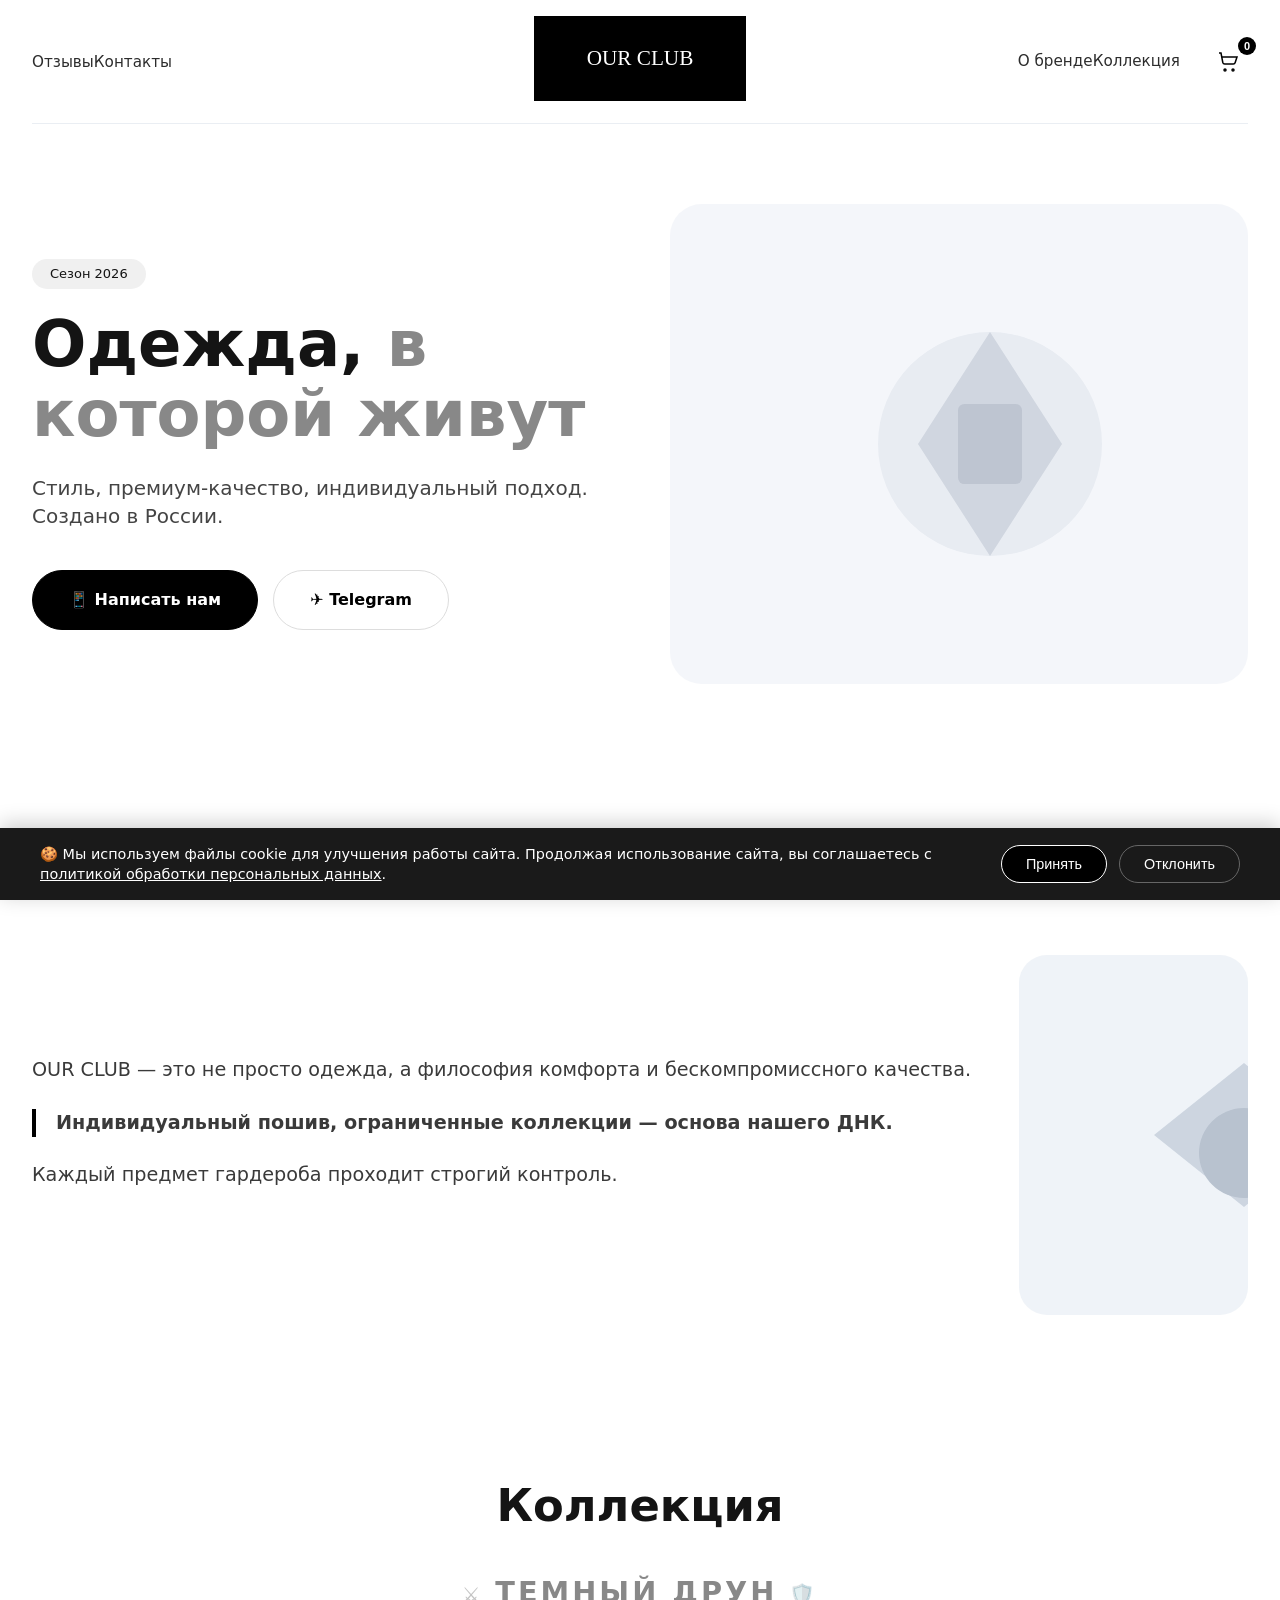
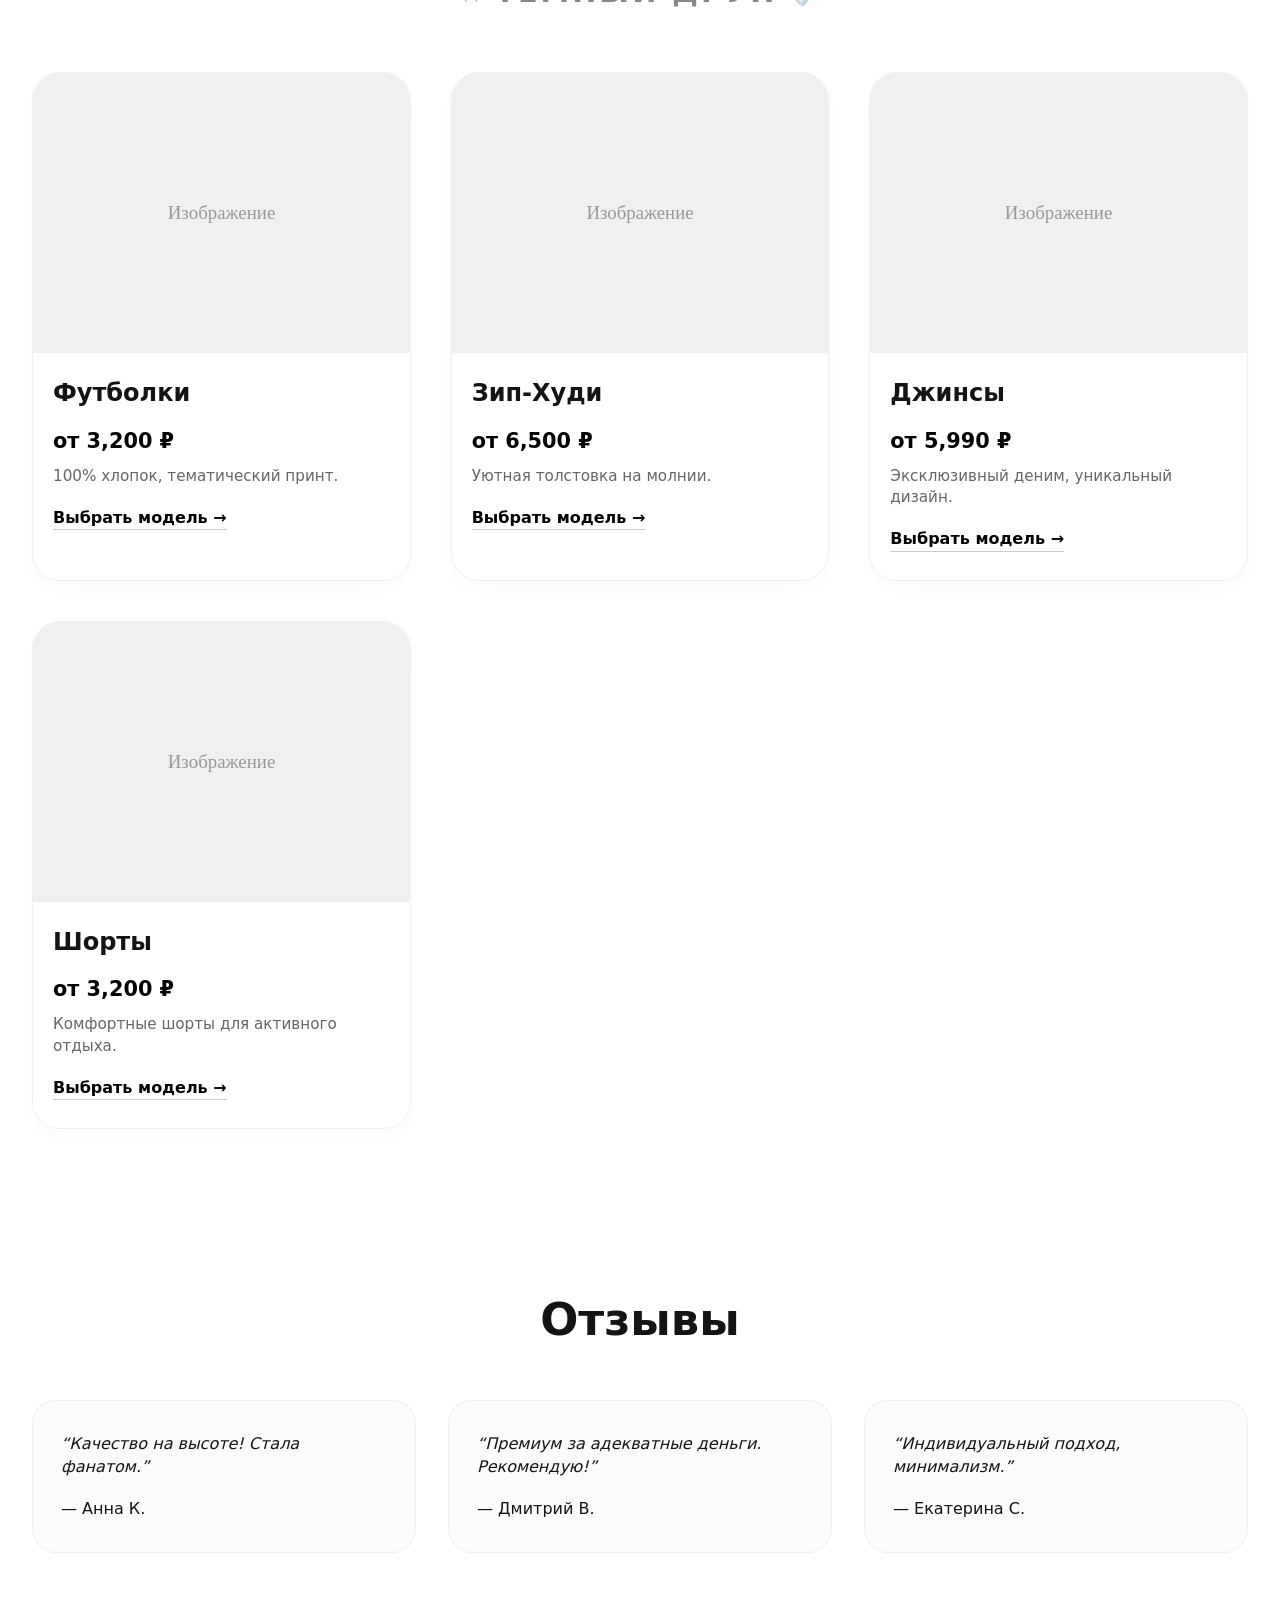
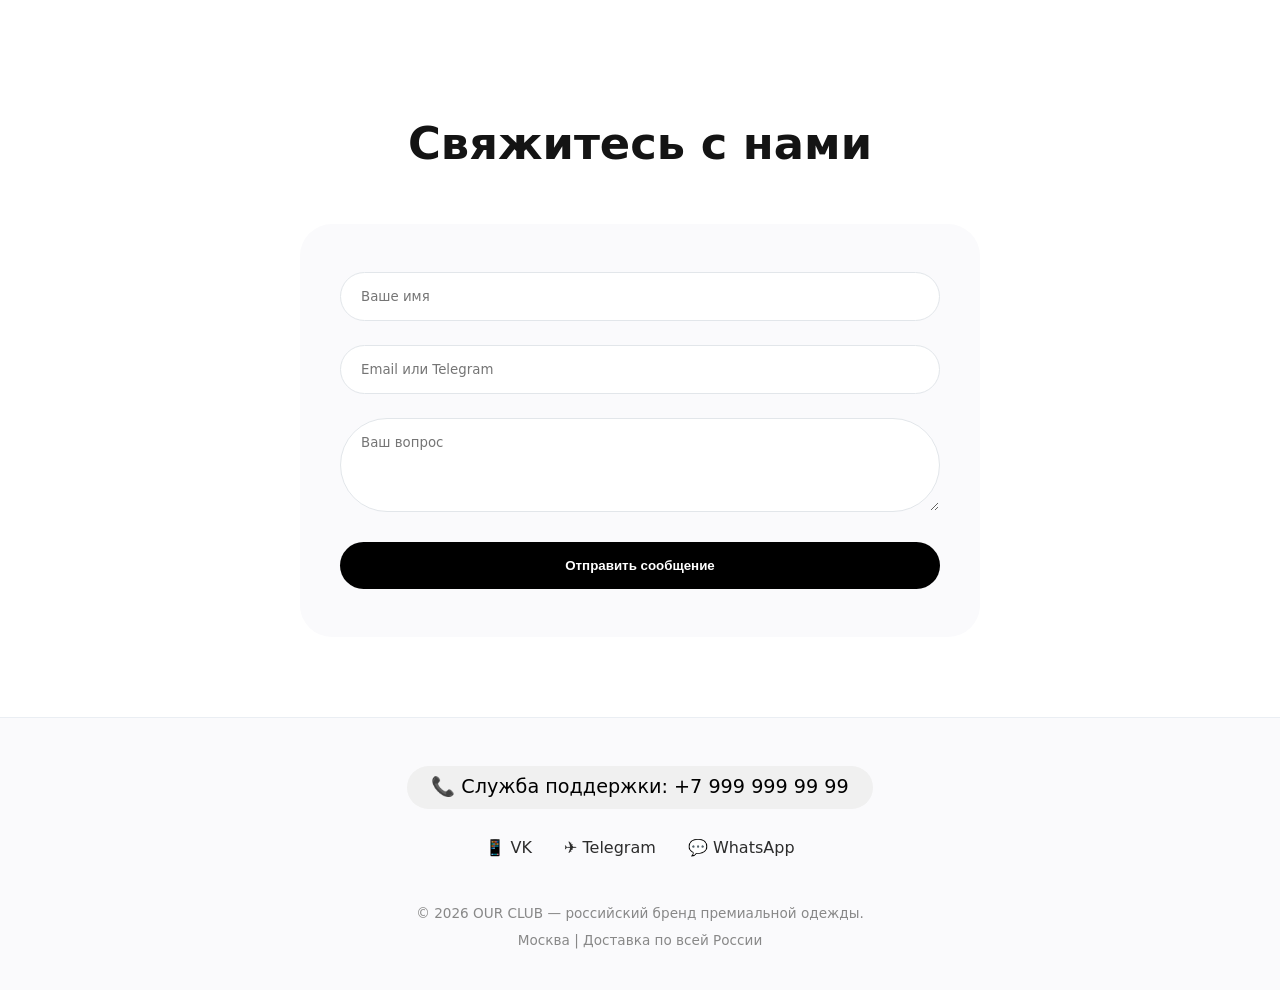
==== commit 104a0dc0: "Add files via upload" ====
--- a/index.html
+++ b/index.html
@@ -7,9 +7,7 @@
     <meta name="description" content="OUR CLUB — современный российский бренд одежды. Стиль, комфорт и индивидуальный подход. Темный Друн — новая глава в моде.">
     <meta name="theme-color" content="#0A0A0A">
     <link rel="icon" type="image/svg+xml" href="data:image/svg+xml,%3Csvg xmlns='http://www.w3.org/2000/svg' viewBox='0 0 24 24' fill='%23101010'%3E%3Cpath d='M12 2L2 7l10 5 10-5-10-5zM2 17l10 5 10-5M2 12l10 5 10-5'/%3E%3C/svg%3E">
-    <link rel="stylesheet" href="style.css">
     <style>
-        /* Базовые стили на случай, если CSS не загрузился */
         * { margin: 0; padding: 0; box-sizing: border-box; }
         body {
             font-family: 'Inter', system-ui, -apple-system, 'Segoe UI', Roboto, sans-serif;
@@ -20,10 +18,314 @@
         }
         @import url('https://fonts.googleapis.com/css2?family=Inter:opsz,wght@14..32,300;400;500;600;700;800&display=swap');
         .container { max-width: 1280px; margin: 0 auto; padding: 0 32px; }
-        .dark-drun { text-align: center; margin-bottom: 20px; font-size: 2rem; font-weight: 800; letter-spacing: 4px; color: #1a1a1a; text-transform: uppercase; display: inline-block; width: 100%; }
-        .dark-drun::before { content: "⚔️"; font-size: 1.5rem; opacity: 0.6; margin: 0 15px; }
-        .dark-drun::after { content: "🛡️"; font-size: 1.5rem; opacity: 0.6; margin: 0 15px; }
+        
+        .navbar {
+            padding: 16px 0;
+            display: flex;
+            justify-content: space-between;
+            align-items: center;
+            border-bottom: 1px solid #eaeef3;
+            position: relative;
+        }
+        .nav-left { display: flex; gap: 28px; flex: 1; justify-content: flex-start; }
+        .nav-center { flex-shrink: 0; text-align: center; }
+        .nav-right { display: flex; gap: 28px; flex: 1; justify-content: flex-end; align-items: center; }
+        .nav-links a {
+            text-decoration: none;
+            font-weight: 500;
+            color: #2c2c2c;
+            transition: color 0.2s;
+            font-size: 0.95rem;
+        }
+        .nav-links a:hover { color: #000; border-bottom: 1px solid #000; }
+        
+        .logo-img { height: 85px; width: auto; display: inline-block; object-fit: contain; transition: transform 0.2s ease; }
+        .logo-img:hover { transform: scale(1.02); }
+        
+        .cart-icon {
+            position: relative;
+            cursor: pointer;
+            background: none;
+            border: none;
+            display: flex;
+            align-items: center;
+            padding: 8px;
+            border-radius: 50%;
+            transition: 0.2s;
+        }
+        .cart-icon:hover { background: #f5f5f5; }
+        .cart-count {
+            position: absolute;
+            top: -5px;
+            right: -8px;
+            background: #000;
+            color: white;
+            font-size: 11px;
+            font-weight: 600;
+            min-width: 18px;
+            height: 18px;
+            border-radius: 30px;
+            display: flex;
+            align-items: center;
+            justify-content: center;
+        }
+        
+        .cart-modal, .product-modal {
+            display: none;
+            position: fixed;
+            background: white;
+            z-index: 1001;
+            box-shadow: 0 20px 40px rgba(0,0,0,0.2);
+        }
+        .cart-modal {
+            top: 0;
+            right: 0;
+            width: 420px;
+            max-width: 90vw;
+            height: 100%;
+            flex-direction: column;
+            border-left: 1px solid #eee;
+        }
+        .product-modal {
+            top: 50%;
+            left: 50%;
+            transform: translate(-50%, -50%);
+            width: auto;
+            max-width: 90vw;
+            background: transparent;
+            box-shadow: none;
+            padding: 0;
+            overflow: visible;
+        }
+        .open { display: flex !important; }
+        .product-modal.open { display: flex !important; align-items: center; justify-content: center; gap: 20px; }
+        .overlay {
+            display: none;
+            position: fixed;
+            top: 0; left: 0;
+            width: 100%; height: 100%;
+            background: rgba(0,0,0,0.5);
+            z-index: 1000;
+        }
+        .overlay.open { display: block; }
+        
+        .modal-content-wrapper {
+            display: flex;
+            align-items: center;
+            justify-content: center;
+            gap: 20px;
+            max-width: 100%;
+        }
+        
+        .model-nav-btn {
+            width: 48px;
+            height: 48px;
+            background: rgba(0,0,0,0.6);
+            color: white;
+            border: none;
+            border-radius: 50%;
+            font-size: 28px;
+            cursor: pointer;
+            transition: 0.2s;
+            display: flex;
+            align-items: center;
+            justify-content: center;
+            flex-shrink: 0;
+            backdrop-filter: blur(4px);
+        }
+        .model-nav-btn:hover { background: rgba(0,0,0,0.8); transform: scale(1.05); }
+        
+        .product-card-container {
+            background: white;
+            border-radius: 36px;
+            width: 540px;
+            max-width: 90vw;
+            overflow: hidden;
+            box-shadow: 0 25px 50px rgba(0,0,0,0.3);
+        }
+        
+        .image-carousel {
+            position: relative;
+            width: 100%;
+            overflow: hidden;
+            touch-action: pan-y pinch-zoom;
+        }
+        .image-track {
+            display: flex;
+            transition: transform 0.3s ease-out;
+            cursor: grab;
+        }
+        .image-track:active { cursor: grabbing; }
+        .image-slide {
+            flex: 0 0 100%;
+            width: 100%;
+        }
+        .image-slide-img {
+            width: 100%;
+            height: 360px;
+            background-size: cover;
+            background-position: center;
+            background-color: #f2f4f8;
+        }
+        
+        .img-nav-btn {
+            position: absolute;
+            top: 50%;
+            transform: translateY(-50%);
+            background: rgba(0,0,0,0.5);
+            color: white;
+            border: none;
+            width: 36px;
+            height: 36px;
+            border-radius: 50%;
+            font-size: 20px;
+            cursor: pointer;
+            z-index: 10;
+            backdrop-filter: blur(4px);
+            display: flex;
+            align-items: center;
+            justify-content: center;
+        }
+        .img-prev { left: 16px; }
+        .img-next { right: 16px; }
+        
+        .img-dots {
+            display: flex;
+            justify-content: center;
+            gap: 8px;
+            margin: 16px 0 8px;
+        }
+        .img-dot {
+            width: 6px;
+            height: 6px;
+            background: #ccc;
+            border-radius: 50%;
+            transition: 0.2s;
+            cursor: pointer;
+        }
+        .img-dot.active-img { background: #000; width: 24px; border-radius: 12px; }
+        
+        .model-info {
+            padding: 20px 24px 28px;
+        }
+        .model-info h3 {
+            font-size: 1.8rem;
+            margin-bottom: 8px;
+        }
+        .model-price {
+            font-size: 1.5rem;
+            font-weight: 700;
+            margin: 12px 0;
+            color: #000;
+        }
+        .model-desc {
+            color: #555;
+            font-size: 0.95rem;
+            line-height: 1.5;
+            margin-bottom: 24px;
+        }
+        
+        .model-indicator {
+            display: flex;
+            justify-content: center;
+            gap: 12px;
+            margin: 8px 0 16px;
+            padding: 0 24px;
+        }
+        .model-dot {
+            width: 8px;
+            height: 8px;
+            background: #ccc;
+            border-radius: 50%;
+            cursor: pointer;
+            transition: 0.2s;
+        }
+        .model-dot.active-model { background: #000; width: 28px; border-radius: 20px; }
+        
+        .modal-add-to-cart { 
+            width: calc(100% - 48px);
+            margin: 0 24px 24px 24px;
+            background: #000; 
+            color: white; 
+            border: none; 
+            padding: 16px; 
+            border-radius: 40px; 
+            font-weight: 600; 
+            font-size: 1rem;
+            cursor: pointer; 
+            transition: 0.2s;
+        }
+        .modal-add-to-cart:hover { background: #2c2c2c; }
+        
+        .close-modal { 
+            position: absolute; 
+            top: 20px; 
+            right: 20px; 
+            font-size: 32px; 
+            cursor: pointer; 
+            background: rgba(0,0,0,0.5);
+            color: white;
+            border: none;
+            width: 40px;
+            height: 40px;
+            border-radius: 50%;
+            display: flex;
+            align-items: center;
+            justify-content: center;
+            z-index: 20;
+            backdrop-filter: blur(4px);
+        }
+        .close-modal:hover { background: rgba(0,0,0,0.7); }
+        
+        /* Корзина */
+        .cart-header { padding: 24px; border-bottom: 1px solid #eee; display: flex; justify-content: space-between; align-items: center; }
+        .cart-items { flex: 1; overflow-y: auto; padding: 20px; }
+        .cart-item { display: flex; gap: 16px; margin-bottom: 20px; padding-bottom: 16px; border-bottom: 1px solid #f0f0f0; }
+        .cart-item-img { width: 80px; height: 80px; background: #f4f6fa; border-radius: 16px; background-size: cover; background-position: center; }
+        .cart-item-info { flex: 1; }
+        .cart-item-title { font-weight: 600; font-size: 1rem; margin-bottom: 4px; }
+        .cart-item-price { color: #888; font-size: 0.9rem; }
+        .cart-item-remove { background: none; border: none; cursor: pointer; color: #999; font-size: 20px; padding: 0 8px; transition: 0.2s; }
+        .cart-item-remove:hover { color: #e53935; }
+        .cart-footer { padding: 20px; border-top: 1px solid #eee; }
+        .cart-total { display: flex; justify-content: space-between; font-weight: 700; font-size: 1.2rem; margin-bottom: 20px; }
+        .checkout-btn { width: 100%; background: #000; color: white; border: none; padding: 16px; border-radius: 40px; font-weight: 600; cursor: pointer; transition: 0.2s; }
+        .checkout-btn:hover { background: #2c2c2c; }
+        .empty-cart { text-align: center; color: #aaa; padding: 60px 20px; font-size: 1rem; }
+        
+        section { padding: 80px 0; }
         .section-title { font-size: 2.8rem; font-weight: 700; text-align: center; margin-bottom: 48px; }
+        
+        /* Стиль для надписи Темный Друн теперь под заголовком Коллекция */
+        .dark-drun {
+            text-align: center;
+            margin-top: -20px;
+            margin-bottom: 40px;
+            font-size: 1.8rem;
+            font-weight: 700;
+            letter-spacing: 3px;
+            color: #888;
+            text-transform: uppercase;
+            display: inline-block;
+            width: 100%;
+        }
+        .dark-drun::before { content: "⚔️"; font-size: 1.3rem; opacity: 0.5; margin: 0 12px; }
+        .dark-drun::after { content: "🛡️"; font-size: 1.3rem; opacity: 0.5; margin: 0 12px; }
+        
+        .hero-grid { display: flex; align-items: center; gap: 60px; }
+        .hero-content { flex: 1; }
+        .hero-title { font-size: 4rem; line-height: 1.1; margin-bottom: 24px; font-weight: 700; }
+        .hero-title span { color: #888; }
+        .hero-desc { font-size: 1.25rem; color: #444; margin-bottom: 40px; }
+        .btn { display: inline-block; padding: 18px 36px; border-radius: 50px; text-decoration: none; font-weight: 600; transition: 0.3s; }
+        .btn-primary { background: #000; color: #fff; border: 1px solid #000; }
+        .btn-outline { border: 1px solid #ddd; color: #000; margin-left: 15px; background: transparent; }
+        .hero-visual { flex: 1; background: #f4f6fa; border-radius: 32px; min-height: 480px; background-image: url('data:image/svg+xml,%3Csvg xmlns="http://www.w3.org/2000/svg" viewBox="0 0 800 600"%3E%3Ccircle cx="400" cy="300" r="140" fill="%23E8ECF2"/%3E%3Cpath d="M400 160 L490 300 L400 440 L310 300Z" fill="%23D0D6E0"/%3E%3Crect x="360" y="250" width="80" height="100" rx="8" fill="%23BEC5D1"/%3E%3C/svg%3E'); background-size: cover; }
+        .about-grid { display: flex; gap: 48px; align-items: center; }
+        .about-text p { font-size: 1.2rem; line-height: 1.5; color: #3a3a3a; margin-bottom: 24px; }
+        .about-highlight { font-weight: 600; border-left: 4px solid #000; padding-left: 20px; }
+        .about-image { flex: 1; background: #f0f2f5; border-radius: 28px; height: 360px; background-image: url('data:image/svg+xml,%3Csvg xmlns="http://www.w3.org/2000/svg" viewBox="0 0 500 400"%3E%3Crect width="500" height="400" fill="%23EFF3F8"/%3E%3Cpath d="M150 200 L250 120 L350 200 L250 280Z" fill="%23CDD5E0"/%3E%3Ccircle cx="250" cy="220" r="50" fill="%23B8C2CF"/%3E%3C/svg%3E'); background-size: cover; }
+        
         .products-grid { display: grid; grid-template-columns: repeat(auto-fit, minmax(280px, 1fr)); gap: 40px; margin-top: 20px; }
         .product-card { background: #fff; border-radius: 28px; overflow: hidden; box-shadow: 0 8px 20px rgba(0,0,0,0.02); transition: 0.25s; border: 1px solid #efefef; cursor: pointer; }
         .product-card:hover { transform: translateY(-6px); box-shadow: 0 20px 30px -10px rgba(0,0,0,0.08); }
@@ -33,6 +335,116 @@
         .product-price { font-weight: 700; font-size: 1.3rem; margin: 16px 0 10px; color: #000; }
         .product-desc { color: #666; font-size: 0.95rem; margin-bottom: 20px; line-height: 1.4; }
         .product-link { font-weight: 600; border-bottom: 1px solid #ccc; color: #000; display: inline-block; }
+        
+        .reviews-grid { display: flex; gap: 32px; flex-wrap: wrap; justify-content: center; }
+        .review-card { background: #fbfbfd; border-radius: 24px; padding: 32px 28px; flex: 1; min-width: 260px; border: 1px solid #eceef2; }
+        .review-text { font-style: italic; margin-bottom: 20px; }
+        .contact-form { max-width: 680px; margin: 0 auto; background: #fafafc; padding: 48px 40px; border-radius: 32px; }
+        .form-group { margin-bottom: 24px; }
+        .form-group input, .form-group textarea { width: 100%; padding: 16px 20px; border: 1px solid #e2e6ea; border-radius: 60px; font-family: inherit; }
+        .btn-dark { background: #000; color: white; width: 100%; padding: 16px; border-radius: 60px; font-weight: 600; border: none; cursor: pointer; }
+        
+        .footer {
+            background: #fafafc;
+            border-top: 1px solid #eaeef3;
+            padding: 48px 0 40px;
+            text-align: center;
+            color: #5c5c5c;
+        }
+        .footer-content {
+            display: flex;
+            flex-direction: column;
+            align-items: center;
+            gap: 20px;
+        }
+        .support-phone {
+            font-size: 1.2rem;
+            font-weight: 500;
+            color: #000;
+            text-decoration: none;
+            background: #f0f0f0;
+            padding: 8px 24px;
+            border-radius: 40px;
+            display: inline-flex;
+            align-items: center;
+            gap: 8px;
+            transition: 0.2s;
+        }
+        .support-phone:hover { background: #e5e5e5; transform: scale(1.02); }
+        .social-links {
+            display: flex;
+            gap: 32px;
+            justify-content: center;
+            margin-top: 8px;
+        }
+        .social-link {
+            text-decoration: none;
+            color: #2c2c2c;
+            font-weight: 500;
+            display: flex;
+            align-items: center;
+            gap: 8px;
+            transition: 0.2s;
+        }
+        .social-link:hover { color: #000; transform: translateY(-2px); }
+        .copyright { margin-top: 24px; font-size: 0.85rem; color: #888; }
+        
+        .consent-banner {
+            position: fixed;
+            bottom: 0;
+            left: 0;
+            right: 0;
+            background: #1a1a1a;
+            color: #fff;
+            padding: 16px 24px;
+            z-index: 999;
+            transform: translateY(100%);
+            transition: transform 0.3s ease;
+            box-shadow: 0 -4px 20px rgba(0,0,0,0.2);
+        }
+        .consent-banner.show { transform: translateY(0); }
+        .consent-content {
+            max-width: 1200px;
+            margin: 0 auto;
+            display: flex;
+            flex-wrap: wrap;
+            align-items: center;
+            justify-content: space-between;
+            gap: 20px;
+        }
+        .consent-text { font-size: 0.9rem; line-height: 1.4; flex: 1; }
+        .consent-text a { color: #fff; text-decoration: underline; }
+        .consent-buttons { display: flex; gap: 12px; }
+        .consent-btn {
+            padding: 10px 24px;
+            border-radius: 30px;
+            font-weight: 500;
+            cursor: pointer;
+            transition: 0.2s;
+            border: none;
+            font-size: 0.9rem;
+        }
+        .consent-btn.accept { background: #000; color: white; border: 1px solid #fff; }
+        .consent-btn.accept:hover { background: #333; transform: scale(1.02); }
+        .consent-btn.decline { background: transparent; color: #fff; border: 1px solid #666; }
+        .consent-btn.decline:hover { background: rgba(255,255,255,0.1); }
+        
+        @media (max-width: 768px) {
+            .container { padding: 0 20px; }
+            .navbar { flex-wrap: wrap; gap: 12px; }
+            .nav-left, .nav-right { flex: auto; justify-content: center; gap: 20px; }
+            .nav-center { order: -1; width: 100%; margin-bottom: 8px; }
+            .logo-img { height: 65px; }
+            .hero-grid { flex-direction: column; text-align: center; }
+            .hero-title { font-size: 2.8rem; }
+            .about-grid { flex-direction: column; }
+            .image-slide-img { height: 260px; }
+            .product-card-container { max-width: 85vw; }
+            .model-nav-btn { width: 36px; height: 36px; font-size: 22px; }
+            .close-modal { top: 10px; right: 10px; width: 32px; height: 32px; font-size: 24px; }
+            .dark-drun { font-size: 1.2rem; margin-top: -10px; margin-bottom: 25px; }
+            .dark-drun::before, .dark-drun::after { font-size: 1rem; margin: 0 6px; }
+        }
     </style>
 </head>
 <body>
@@ -48,24 +460,14 @@
 </header>
 
 <main>
-    <section class="hero">
-        <div class="container hero-grid">
-            <div class="hero-content">
-                <div class="hero-badge" style="background:#f0f0f0; display:inline-block; padding:6px 18px; border-radius:40px; font-size:13px; margin-bottom:20px;">Сезон 2026</div>
-                <h1 class="hero-title">Одежда, <span>в которой живут</span></h1>
-                <p class="hero-desc">Стиль, премиум-качество, индивидуальный подход. Создано в России.</p>
-                <div class="btn-group"><a href="#" class="btn btn-primary">📱 Написать нам</a><a href="#" class="btn btn-outline">✈️ Telegram</a></div>
-            </div>
-            <div class="hero-visual"></div>
-        </div>
-    </section>
+    <section class="hero"><div class="container hero-grid"><div class="hero-content"><div class="hero-badge" style="background:#f0f0f0; display:inline-block; padding:6px 18px; border-radius:40px; font-size:13px; margin-bottom:20px;">Сезон 2026</div><h1 class="hero-title">Одежда, <span>в которой живут</span></h1><p class="hero-desc">Стиль, премиум-качество, индивидуальный подход. Создано в России.</p><div class="btn-group"><a href="#" class="btn btn-primary">📱 Написать нам</a><a href="#" class="btn btn-outline">✈️ Telegram</a></div></div><div class="hero-visual"></div></div></section>
 
     <section id="about"><div class="container"><h2 class="section-title">О бренде</h2><div class="about-grid"><div class="about-text"><p>OUR CLUB — это не просто одежда, а философия комфорта и бескомпромиссного качества.</p><p class="about-highlight">Индивидуальный пошив, ограниченные коллекции — основа нашего ДНК.</p><p>Каждый предмет гардероба проходит строгий контроль.</p></div><div class="about-image"></div></div></div></section>
 
     <section id="products">
         <div class="container">
+            <h2 class="section-title">Коллекция</h2>
             <div class="dark-drun">ТЕМНЫЙ ДРУН</div>
-            <h2 class="section-title">Коллекция</h2>
             <div class="products-grid" id="productsGrid"></div>
         </div>
     </section>
@@ -109,14 +511,12 @@
 </div>
 
 <script>
-    // Куки и согласие
     function setCookie(name, value, days) { let expires = ""; if (days) { const date = new Date(); date.setTime(date.getTime() + (days * 24 * 60 * 60 * 1000)); expires = "; expires=" + date.toUTCString(); } document.cookie = name + "=" + (value || "") + expires + "; path=/; SameSite=Lax"; }
     function getCookie(name) { const nameEQ = name + "="; const ca = document.cookie.split(';'); for(let i = 0; i < ca.length; i++) { let c = ca[i]; while (c.charAt(0) === ' ') c = c.substring(1, c.length); if (c.indexOf(nameEQ) === 0) return c.substring(nameEQ.length, c.length); } return null; }
     function checkConsent() { const consent = getCookie('userConsent'); const banner = document.getElementById('consentBanner'); if (consent === null) banner.classList.add('show'); else banner.classList.remove('show'); }
     function acceptConsent() { setCookie('userConsent', 'accepted', 365); document.getElementById('consentBanner').classList.remove('show'); }
     function declineConsent() { setCookie('userConsent', 'declined', 365); document.getElementById('consentBanner').classList.remove('show'); }
 
-    // Данные товаров
     const categories = [
         { id: 0, name: "Футболки", basePrice: 3200, baseDesc: "100% хлопок, тематический принт.", mainImage: "f.1.png",
           models: [
@@ -156,7 +556,7 @@
         else {
             container.innerHTML = cart.map((item, idx) => `
                 <div class="cart-item">
-                    <div class="cart-item-img" style="background-image: url('${item.images[0]}'); background-size: cover; background-position: center; background-color: #f5f5f5;"></div>
+                    <div class="cart-item-img" style="background-image: url('${item.images[0]}'); background-size: cover; background-position: center;"></div>
                     <div class="cart-item-info">
                         <div class="cart-item-title">${item.name}</div>
                         <div class="cart-item-price">${item.price.toLocaleString()} ₽</div>
@@ -175,7 +575,7 @@
             <div class="image-carousel" id="imageCarousel">
                 <button class="img-nav-btn img-prev" id="imgPrevBtn">‹</button>
                 <div class="image-track" id="imageTrack" style="transform: translateX(${-imageIndex * 100}%);">
-                    ${model.images.map((img, i) => `<div class="image-slide"><div class="image-slide-img" style="background-image: url('${img}'); background-size: cover; background-position: center; background-color: #f5f5f5;"></div></div>`).join('')}
+                    ${model.images.map((img, i) => `<div class="image-slide"><div class="image-slide-img" style="background-image: url('${img}'); background-size: cover; background-position: center;"></div></div>`).join('')}
                 </div>
                 <button class="img-nav-btn img-next" id="imgNextBtn">›</button>
             </div>
@@ -338,9 +738,11 @@
     
     document.querySelectorAll('a[href^="#"]').forEach(anchor => anchor.addEventListener('click', function(e) { const href = this.getAttribute('href'); if(href === "#" || href === "") return; const target = document.querySelector(href); if(target) { e.preventDefault(); target.scrollIntoView({ behavior: 'smooth' }); } }));
     
-    // Обработка ошибок загрузки изображений для GitHub Pages
-    const imagesToCheck = document.querySelectorAll('.product-img, .image-slide-img, .cart-item-img');
-    imagesToCheck.forEach(img => {
+    const logoImg = document.querySelector('.logo-img');
+    if(logoImg) logoImg.addEventListener('error', () => console.warn('logo.png не загружен'));
+    
+    // Обработка ошибок загрузки изображений
+    document.querySelectorAll('.product-img, .image-slide-img, .cart-item-img').forEach(img => {
         if (img.style.backgroundImage) {
             const url = img.style.backgroundImage.slice(5, -2);
             const testImg = new Image();
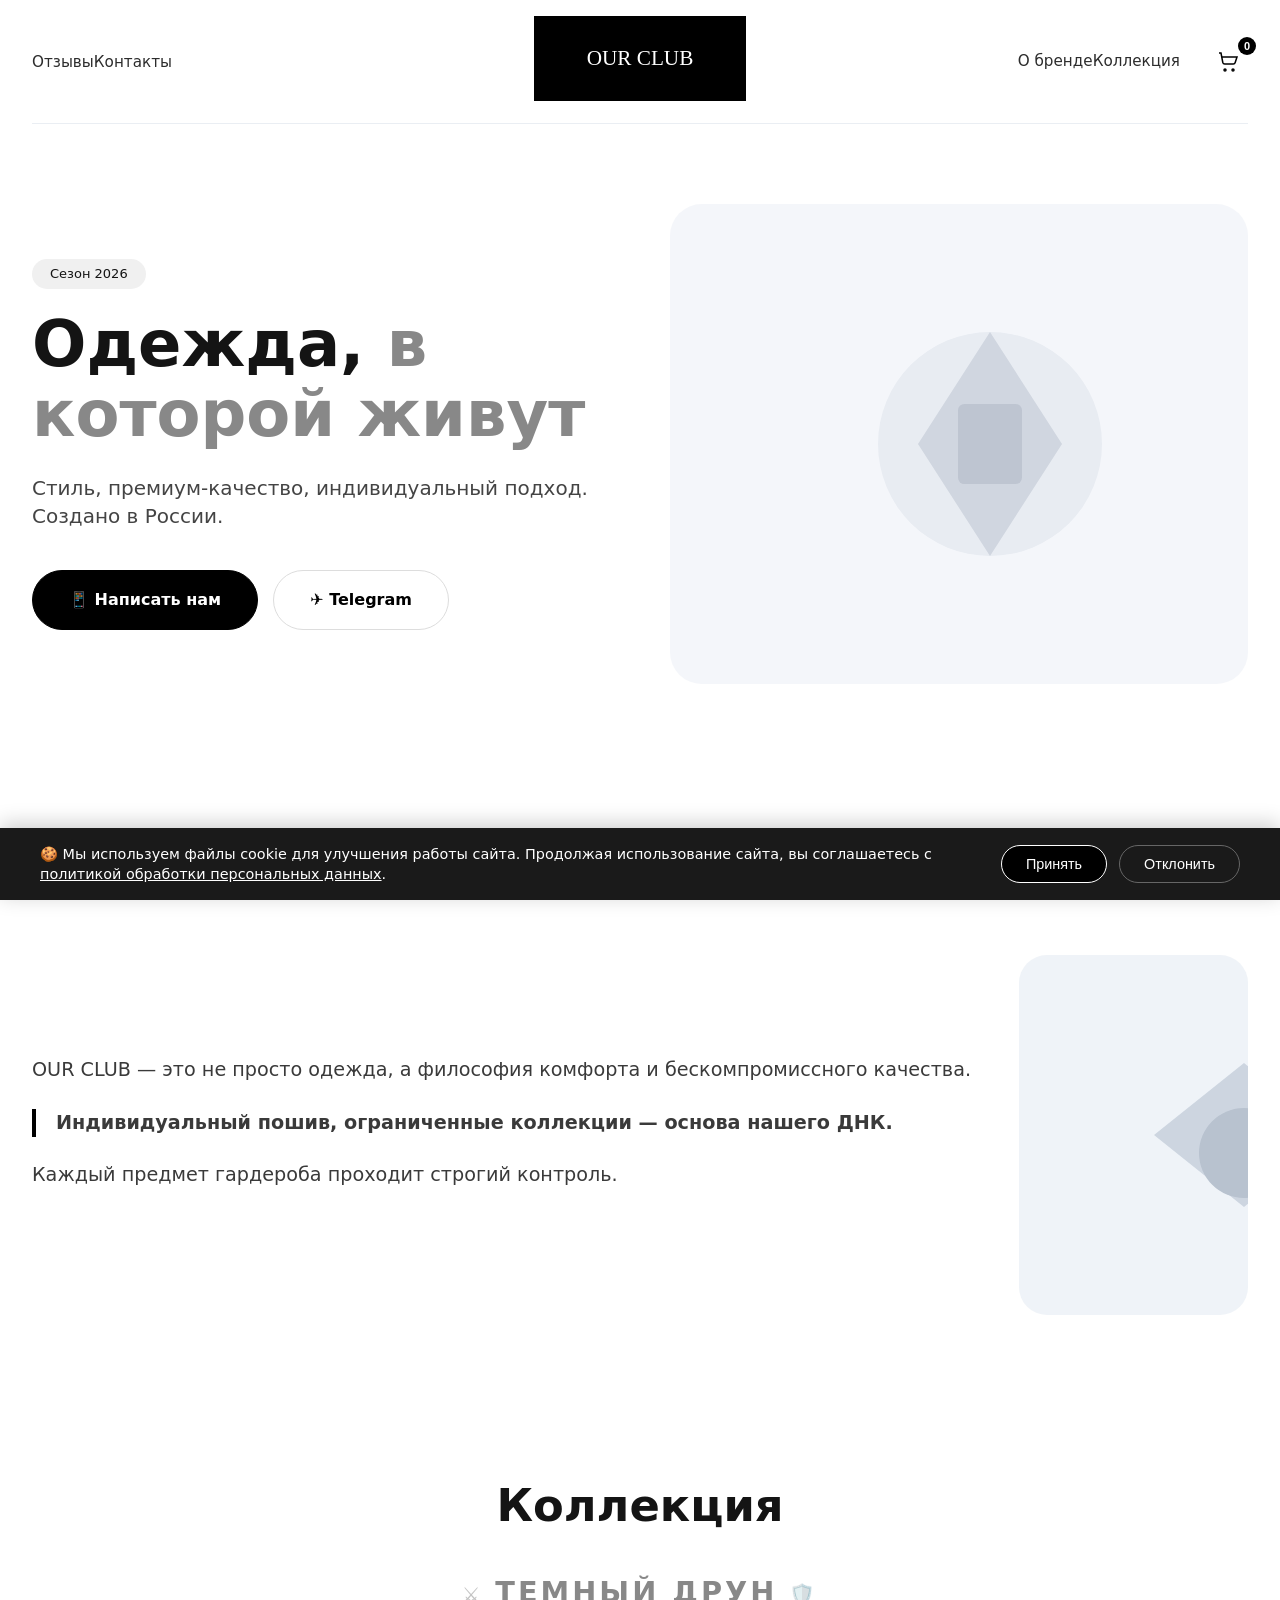
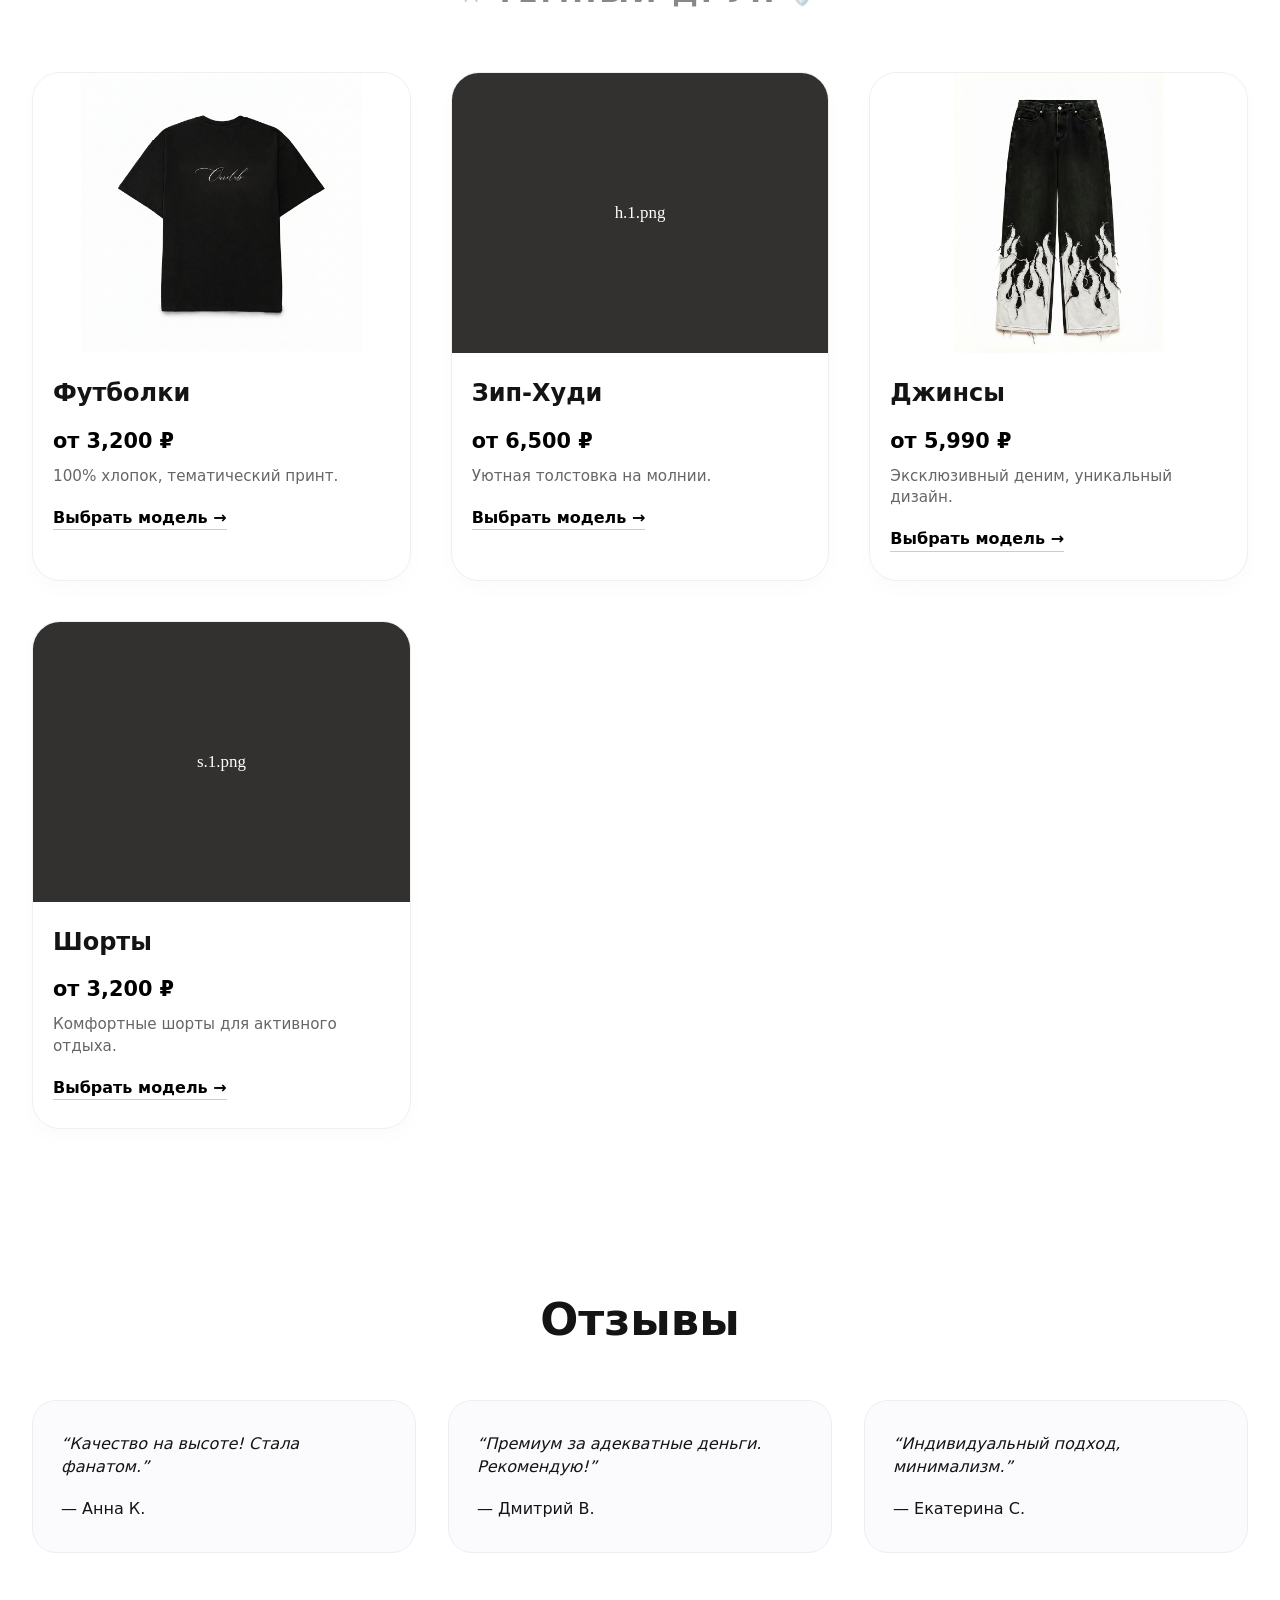
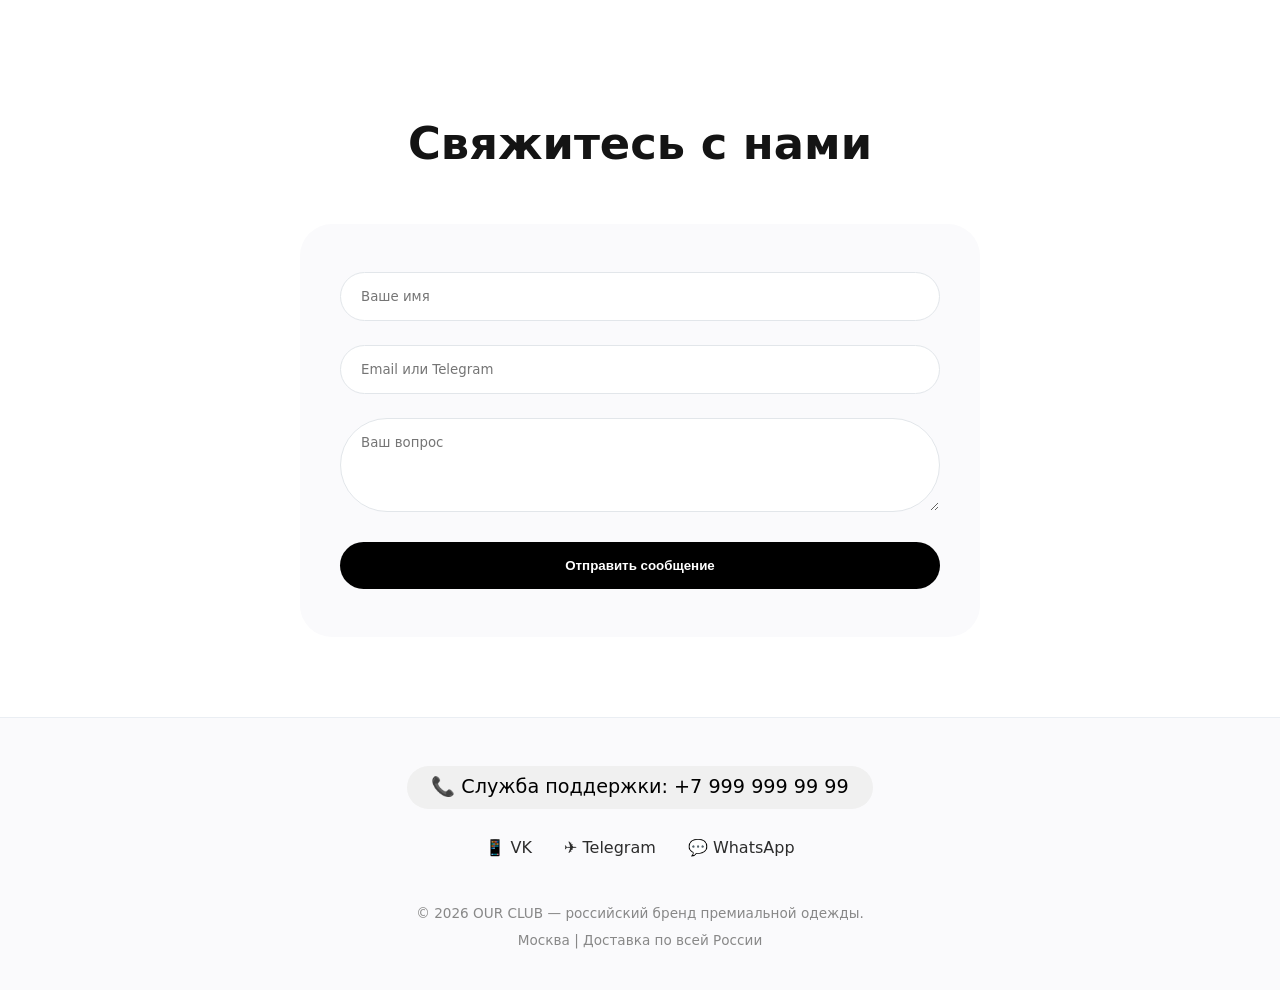
==== commit b5d68d6b: "Add files via upload" ====
--- a/index.html
+++ b/index.html
@@ -277,7 +277,6 @@
         }
         .close-modal:hover { background: rgba(0,0,0,0.7); }
         
-        /* Корзина */
         .cart-header { padding: 24px; border-bottom: 1px solid #eee; display: flex; justify-content: space-between; align-items: center; }
         .cart-items { flex: 1; overflow-y: auto; padding: 20px; }
         .cart-item { display: flex; gap: 16px; margin-bottom: 20px; padding-bottom: 16px; border-bottom: 1px solid #f0f0f0; }
@@ -296,7 +295,6 @@
         section { padding: 80px 0; }
         .section-title { font-size: 2.8rem; font-weight: 700; text-align: center; margin-bottom: 48px; }
         
-        /* Стиль для надписи Темный Друн теперь под заголовком Коллекция */
         .dark-drun {
             text-align: center;
             margin-top: -20px;
@@ -453,7 +451,7 @@
     <div class="container">
         <div class="navbar">
             <div class="nav-left"><div class="nav-links"><a href="#reviews">Отзывы</a><a href="#contacts">Контакты</a></div></div>
-            <div class="nav-center"><a href="/"><img src="logo.png" alt="OUR CLUB Logo" class="logo-img" onerror="this.src='data:image/svg+xml,%3Csvg xmlns=%22http://www.w3.org/2000/svg%22 viewBox=%220 0 200 80%22%3E%3Crect width=%22200%22 height=%2280%22 fill=%22%23000%22/%3E%3Ctext x=%2250%25%22 y=%2250%25%22 text-anchor=%22middle%22 fill=%22white%22 font-size=%2220%22 dy=%22.3em%22%3EOUR CLUB%3C/text%3E%3C/svg%3E';"></a></div>
+            <div class="nav-center"><a href="/"><img src="images/logo.png" alt="OUR CLUB Logo" class="logo-img" onerror="this.src='data:image/svg+xml,%3Csvg xmlns=%22http://www.w3.org/2000/svg%22 viewBox=%220 0 200 80%22%3E%3Crect width=%22200%22 height=%2280%22 fill=%22%23000%22/%3E%3Ctext x=%2250%25%22 y=%2250%25%22 text-anchor=%22middle%22 fill=%22white%22 font-size=%2220%22 dy=%22.3em%22%3EOUR CLUB%3C/text%3E%3C/svg%3E';"></a></div>
             <div class="nav-right"><div class="nav-links"><a href="#about">О бренде</a><a href="#products">Коллекция</a></div><button class="cart-icon" id="cartIcon"><svg width="24" height="24" viewBox="0 0 24 24" fill="none" stroke="currentColor" stroke-width="1.5"><circle cx="9" cy="20" r="1"/><circle cx="17" cy="20" r="1"/><path d="M3 3h2l1.8 9.5a2 2 0 0 0 2 1.5h8.4a2 2 0 0 0 2-1.5L21 7H6"/></svg><span class="cart-count" id="cartCount">0</span></button></div>
         </div>
     </div>
@@ -511,34 +509,47 @@
 </div>
 
 <script>
+    // Функция проверки загрузки изображений с подстановкой заглушки
+    function setupImageWithFallback(element, url) {
+        if (!element) return;
+        const testImg = new Image();
+        testImg.onload = () => { element.style.backgroundImage = `url('${url}')`; };
+        testImg.onerror = () => {
+            console.warn(`❌ Не загружено: ${url}`);
+            element.style.backgroundImage = "url('data:image/svg+xml,%3Csvg xmlns=\"http://www.w3.org/2000/svg\" viewBox=\"0 0 400 300\"%3E%3Crect width=\"400\" height=\"300\" fill=\"%23333030\"/%3E%3Ctext x=\"50%25\" y=\"50%25\" text-anchor=\"middle\" fill=\"white\" font-size=\"18\" dy=\".3em\"%3E" + url.split('/').pop() + "%3C/text%3E%3C/svg%3E')";
+        };
+        testImg.src = url;
+    }
+
     function setCookie(name, value, days) { let expires = ""; if (days) { const date = new Date(); date.setTime(date.getTime() + (days * 24 * 60 * 60 * 1000)); expires = "; expires=" + date.toUTCString(); } document.cookie = name + "=" + (value || "") + expires + "; path=/; SameSite=Lax"; }
     function getCookie(name) { const nameEQ = name + "="; const ca = document.cookie.split(';'); for(let i = 0; i < ca.length; i++) { let c = ca[i]; while (c.charAt(0) === ' ') c = c.substring(1, c.length); if (c.indexOf(nameEQ) === 0) return c.substring(nameEQ.length, c.length); } return null; }
     function checkConsent() { const consent = getCookie('userConsent'); const banner = document.getElementById('consentBanner'); if (consent === null) banner.classList.add('show'); else banner.classList.remove('show'); }
     function acceptConsent() { setCookie('userConsent', 'accepted', 365); document.getElementById('consentBanner').classList.remove('show'); }
     function declineConsent() { setCookie('userConsent', 'declined', 365); document.getElementById('consentBanner').classList.remove('show'); }
 
+    // Данные товаров с правильными путями к папке images/
     const categories = [
-        { id: 0, name: "Футболки", basePrice: 3200, baseDesc: "100% хлопок, тематический принт.", mainImage: "f.1.png",
+        { id: 0, name: "Футболки", basePrice: 3200, baseDesc: "100% хлопок, тематический принт.", mainImage: "images/f.1.png",
           models: [
-            { name: "Футболка с замком", price: 3200, desc: "Темный принт замка на груди", images: ["f.1.1.png", "f.1.2.png"] },
-            { name: "Футболка с мечом", price: 3500, desc: "Принт меча, черный оверсайз", images: ["f.2.1.png", "f.2.2.png"] },
-            { name: "Футболка с крестом", price: 3400, desc: "Минималистичный крест, мягкая ткань", images: ["f.3.1.png", "f.3.2.png"] }
+            { name: "Футболка с замком", price: 3200, desc: "Темный принт замка на груди", images: ["images/f.1.1.png", "images/f.1.2.png"] },
+            { name: "Футболка с мечом", price: 3500, desc: "Принт меча, черный оверсайз", images: ["images/f.2.1.png", "images/f.2.2.png"] },
+            { name: "Футболка с крестом", price: 3400, desc: "Минималистичный крест, мягкая ткань", images: ["images/f.3.1.png", "images/f.3.2.png"] }
           ] },
-        { id: 1, name: "Зип-Худи", basePrice: 6500, baseDesc: "Уютная толстовка на молнии.", mainImage: "h.1.png",
+        { id: 1, name: "Зип-Худи", basePrice: 6500, baseDesc: "Уютная толстовка на молнии.", mainImage: "images/h.1.png",
           models: [
-            { name: "Худи с крестом", price: 6500, desc: "Серый меланж, вышитый крест на спине", images: ["h.1.1.png", "h.1.2.png"] },
-            { name: "Худи с мечом", price: 6900, desc: "Черный, принт меча на рукаве", images: ["h.2.1.png", "h.2.2.png"] },
-            { name: "Худи с мехом", price: 6700, desc: "Песочный цвет, отделка искусственным мехом", images: ["h.3.1.png", "h.3.2.png"] }
+            { name: "Худи с крестом", price: 6500, desc: "Серый меланж, вышитый крест на спине", images: ["images/h.1.1.png", "images/h.1.2.png"] },
+            { name: "Худи с мечом", price: 6900, desc: "Черный, принт меча на рукаве", images: ["images/h.2.1.png", "images/h.2.2.png"] },
+            { name: "Худи с мехом", price: 6700, desc: "Песочный цвет, отделка искусственным мехом", images: ["images/h.3.1.png", "images/h.3.2.png"] }
           ] },
-        { id: 2, name: "Джинсы", basePrice: 5990, baseDesc: "Эксклюзивный деним, уникальный дизайн.", mainImage: "d.1.png",
+        { id: 2, name: "Джинсы", basePrice: 5990, baseDesc: "Эксклюзивный деним, уникальный дизайн.", mainImage: "images/d.1.png",
           models: [
-            { name: "Джинсы Белый огонь", price: 5990, desc: "Синие джинсы с огненным принтом", images: ["d.1.1.png", "d.1.2.png"] },
-            { name: "Джинсы рваные колени", price: 6290, desc: "Черный деним, рваные вставки", images: ["d.2.1.png", "d.2.2.png"] },
-            { name: "Джинсы Белые полосы", price: 6100, desc: "Светлый деним, белые полосы по бокам", images: ["d.3.1.png", "d.3.2.png"] }
+            { name: "Джинсы Белый огонь", price: 5990, desc: "Синие джинсы с огненным принтом", images: ["images/d.1.1.png", "images/d.1.2.png"] },
+            { name: "Джинсы рваные колени", price: 6290, desc: "Черный деним, рваные вставки", images: ["images/d.2.1.png", "images/d.2.2.png"] },
+            { name: "Джинсы Белые полосы", price: 6100, desc: "Светлый деним, белые полосы по бокам", images: ["images/d.3.1.png", "images/d.3.2.png"] }
           ] },
-        { id: 3, name: "Шорты", basePrice: 3200, baseDesc: "Комфортные шорты для активного отдыха.", mainImage: "s.1.png",
+        { id: 3, name: "Шорты", basePrice: 3200, baseDesc: "Комфортные шорты для активного отдыха.", mainImage: "images/s.1.png",
           models: [
-            { name: "Звездные шорты", price: 3200, desc: "Хлопковые шорты с вышивкой звезд, свободный крой", images: ["s.1.1.png", "s.1.2.png"] }
+            { name: "Звездные шорты", price: 3200, desc: "Хлопковые шорты с вышивкой звезд, свободный крой", images: ["images/s.1.1.png", "images/s.1.2.png"] }
           ] }
     ];
 
@@ -556,7 +567,7 @@
         else {
             container.innerHTML = cart.map((item, idx) => `
                 <div class="cart-item">
-                    <div class="cart-item-img" style="background-image: url('${item.images[0]}'); background-size: cover; background-position: center;"></div>
+                    <div class="cart-item-img" id="cartImg_${idx}" style="background-size: cover; background-position: center;"></div>
                     <div class="cart-item-info">
                         <div class="cart-item-title">${item.name}</div>
                         <div class="cart-item-price">${item.price.toLocaleString()} ₽</div>
@@ -565,6 +576,11 @@
                 </div>
             `).join('');
             document.querySelectorAll('.cart-item-remove').forEach(btn => btn.addEventListener('click', (e) => { cart.splice(parseInt(btn.dataset.index), 1); updateCartUI(); }));
+            // Устанавливаем картинки в корзине с проверкой
+            cart.forEach((item, idx) => {
+                const imgElement = document.getElementById(`cartImg_${idx}`);
+                if (imgElement) setupImageWithFallback(imgElement, item.images[0]);
+            });
         }
     }
     
@@ -575,7 +591,7 @@
             <div class="image-carousel" id="imageCarousel">
                 <button class="img-nav-btn img-prev" id="imgPrevBtn">‹</button>
                 <div class="image-track" id="imageTrack" style="transform: translateX(${-imageIndex * 100}%);">
-                    ${model.images.map((img, i) => `<div class="image-slide"><div class="image-slide-img" style="background-image: url('${img}'); background-size: cover; background-position: center;"></div></div>`).join('')}
+                    ${model.images.map((img, i) => `<div class="image-slide"><div class="image-slide-img" id="slideImg_${i}" style="background-size: cover; background-position: center;"></div></div>`).join('')}
                 </div>
                 <button class="img-nav-btn img-next" id="imgNextBtn">›</button>
             </div>
@@ -615,6 +631,12 @@
             const prevBtn = document.getElementById('imgPrevBtn');
             const nextBtn = document.getElementById('imgNextBtn');
             const images = currentCategory.models[currentModelIdx].images;
+            
+            // Устанавливаем картинки в слайды с проверкой
+            images.forEach((img, idx) => {
+                const slideImg = document.getElementById(`slideImg_${idx}`);
+                if (slideImg) setupImageWithFallback(slideImg, img);
+            });
             
             const updateImageCarousel = () => {
                 track.style.transform = `translateX(${-currentImageIdx * 100}%)`;
@@ -709,8 +731,14 @@
         
         grid.innerHTML = categories.map(cat => {
             const minPrice = Math.min(...cat.models.map(m => m.price));
-            return `<div class="product-card" data-cat-id="${cat.id}"><div class="product-img" style="background-image: url('${cat.mainImage}'); background-size: cover; background-position: center;"></div><div class="product-info"><h3>${cat.name}</h3><div class="product-price">от ${minPrice.toLocaleString()} ₽</div><p class="product-desc">${cat.baseDesc}</p><span class="product-link">Выбрать модель →</span></div></div>`;
+            return `<div class="product-card" data-cat-id="${cat.id}"><div class="product-img" id="mainImg_${cat.id}" style="background-size: cover; background-position: center;"></div><div class="product-info"><h3>${cat.name}</h3><div class="product-price">от ${minPrice.toLocaleString()} ₽</div><p class="product-desc">${cat.baseDesc}</p><span class="product-link">Выбрать модель →</span></div></div>`;
         }).join('');
+        
+        // Устанавливаем главные изображения с проверкой
+        categories.forEach(cat => {
+            const imgElement = document.getElementById(`mainImg_${cat.id}`);
+            if (imgElement) setupImageWithFallback(imgElement, cat.mainImage);
+        });
         
         document.querySelectorAll('.product-card').forEach(card => {
             const catId = parseInt(card.dataset.catId);
@@ -738,20 +766,17 @@
     
     document.querySelectorAll('a[href^="#"]').forEach(anchor => anchor.addEventListener('click', function(e) { const href = this.getAttribute('href'); if(href === "#" || href === "") return; const target = document.querySelector(href); if(target) { e.preventDefault(); target.scrollIntoView({ behavior: 'smooth' }); } }));
     
+    // Установка логотипа с проверкой
     const logoImg = document.querySelector('.logo-img');
-    if(logoImg) logoImg.addEventListener('error', () => console.warn('logo.png не загружен'));
-    
-    // Обработка ошибок загрузки изображений
-    document.querySelectorAll('.product-img, .image-slide-img, .cart-item-img').forEach(img => {
-        if (img.style.backgroundImage) {
-            const url = img.style.backgroundImage.slice(5, -2);
-            const testImg = new Image();
-            testImg.onerror = function() {
-                img.style.backgroundImage = "url('data:image/svg+xml,%3Csvg xmlns=\"http://www.w3.org/2000/svg\" viewBox=\"0 0 400 300\"%3E%3Crect width=\"400\" height=\"300\" fill=\"%23f0f0f0\"/%3E%3Ctext x=\"50%25\" y=\"50%25\" text-anchor=\"middle\" fill=\"%23999\" font-size=\"20\" dy=\".3em\"%3EИзображение%3C/text%3E%3C/svg%3E')";
-            };
-            testImg.src = url;
-        }
-    });
+    if (logoImg) {
+        const logoUrl = logoImg.src;
+        const testLogo = new Image();
+        testLogo.onerror = () => { logoImg.src = "data:image/svg+xml,%3Csvg xmlns='http://www.w3.org/2000/svg' viewBox='0 0 200 80'%3E%3Crect width='200' height='80' fill='%23000'/%3E%3Ctext x='50%25' y='50%25' text-anchor='middle' fill='white' font-size='20' dy='.3em'%3EOUR CLUB%3C/text%3E%3C/svg%3E"; };
+        testLogo.src = logoUrl;
+    }
+    
+    console.log('✅ Сайт загружен. Картинки должны быть в папке images/');
+    console.log('📁 Структура: ваш-репозиторий/images/файлы.png');
 </script>
 </body>
 </html>
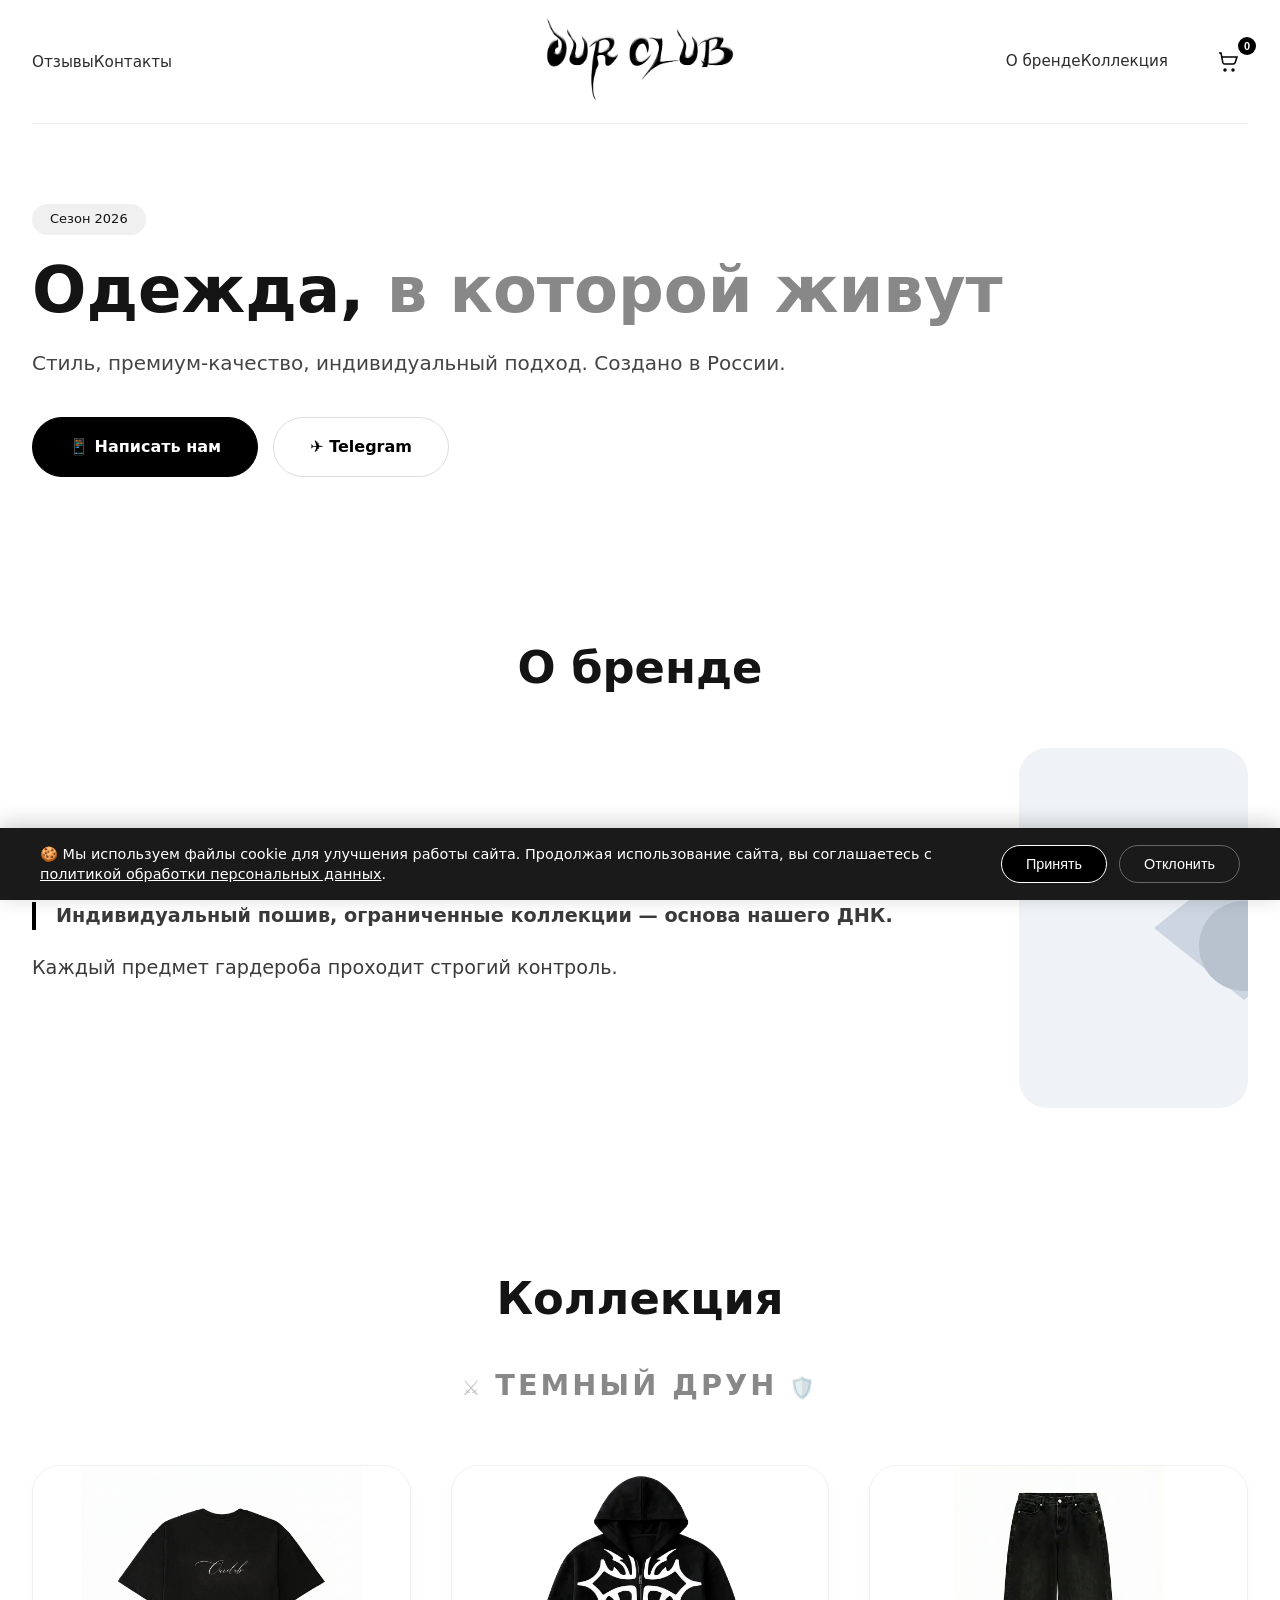
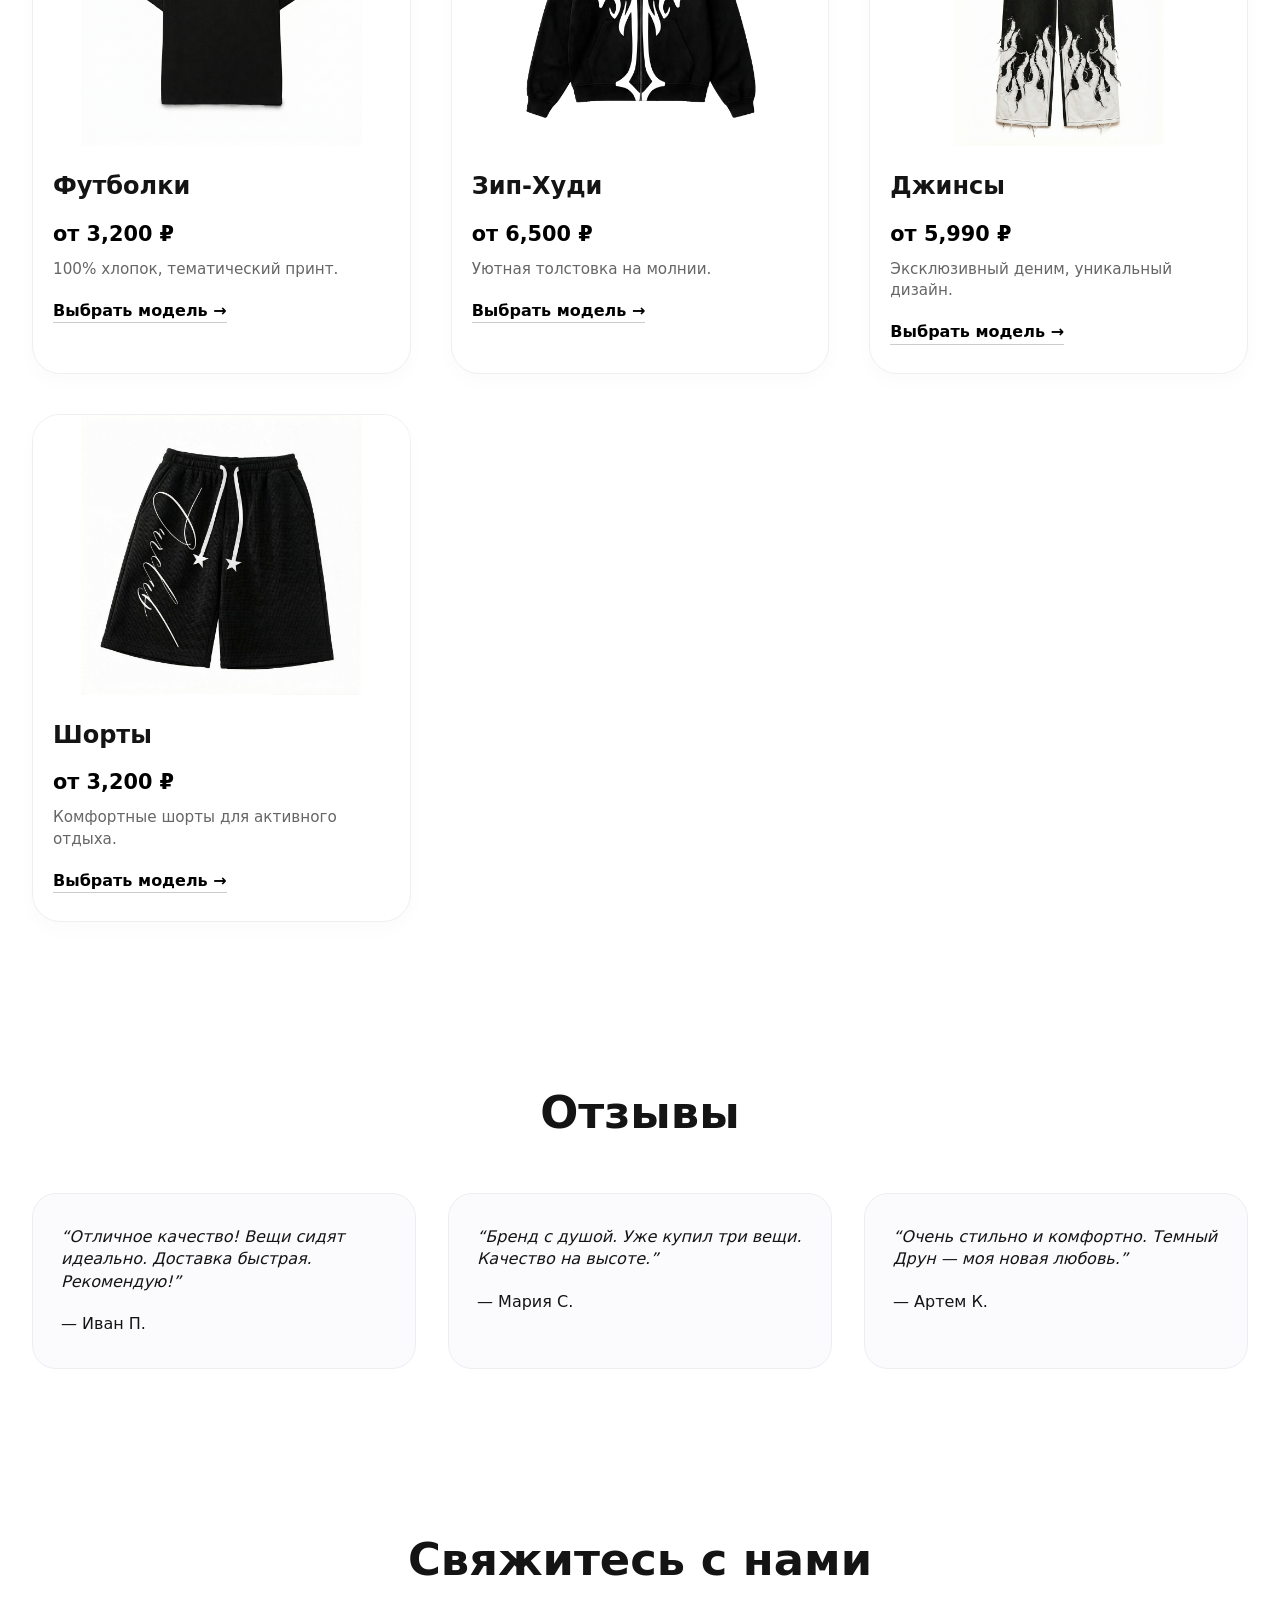
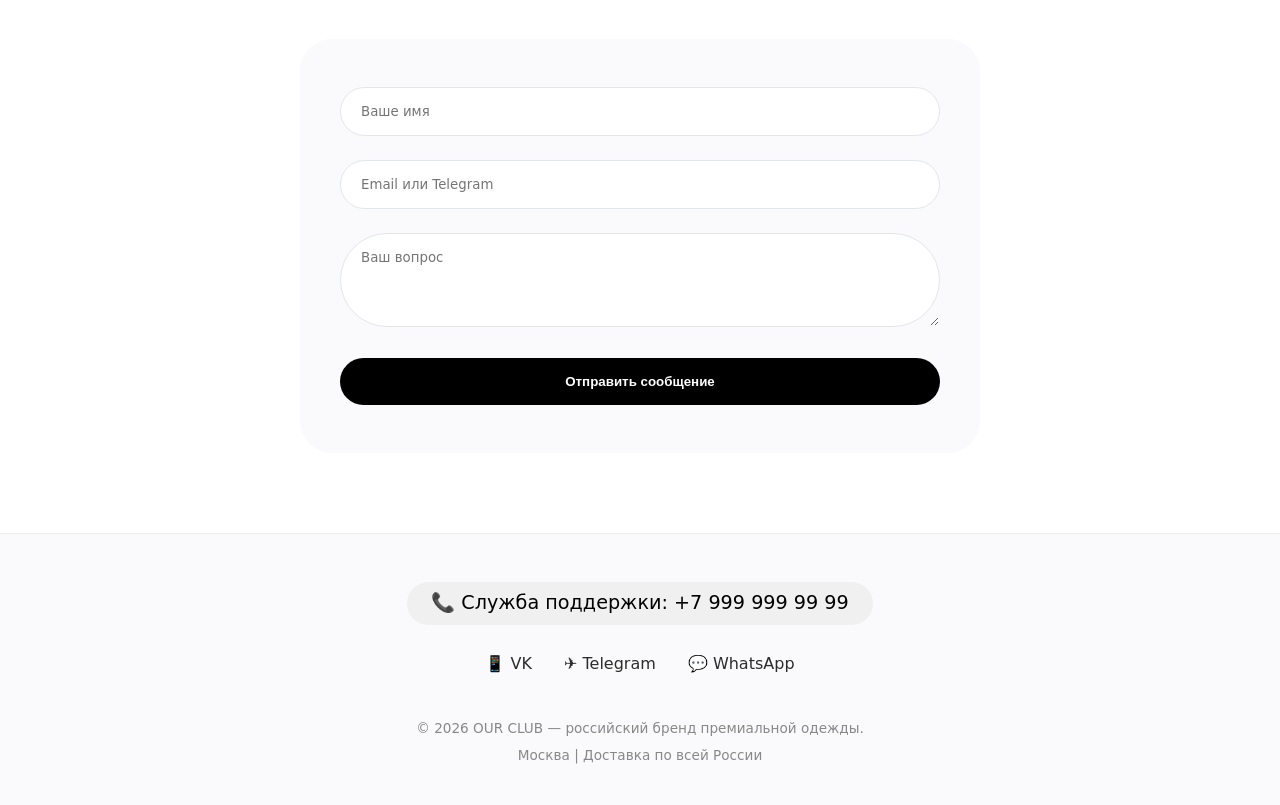
==== commit 1d55b144: "Update index.html" ====
--- a/index.html
+++ b/index.html
@@ -27,9 +27,9 @@
             border-bottom: 1px solid #eaeef3;
             position: relative;
         }
-        .nav-left { display: flex; gap: 28px; flex: 1; justify-content: flex-start; }
+        .nav-left { display: flex; gap: 40px; flex: 1; justify-content: flex-start; }
         .nav-center { flex-shrink: 0; text-align: center; }
-        .nav-right { display: flex; gap: 28px; flex: 1; justify-content: flex-end; align-items: center; }
+        .nav-right { display: flex; gap: 40px; flex: 1; justify-content: flex-end; align-items: center; }
         .nav-links a {
             text-decoration: none;
             font-weight: 500;
@@ -206,7 +206,7 @@
         .img-dot.active-img { background: #000; width: 24px; border-radius: 12px; }
         
         .model-info {
-            padding: 20px 24px 28px;
+            padding: 20px 24px 0px;
         }
         .model-info h3 {
             font-size: 1.8rem;
@@ -222,7 +222,34 @@
             color: #555;
             font-size: 0.95rem;
             line-height: 1.5;
-            margin-bottom: 24px;
+            margin-bottom: 16px;
+        }
+        
+        /* Выбор размера */
+        .size-selector {
+            margin: 16px 0;
+            padding: 0 24px;
+        }
+        .size-selector label {
+            font-weight: 600;
+            font-size: 0.9rem;
+            display: block;
+            margin-bottom: 8px;
+            color: #333;
+        }
+        .size-selector select {
+            width: 100%;
+            padding: 12px 16px;
+            border: 1px solid #ddd;
+            border-radius: 40px;
+            font-family: inherit;
+            font-size: 0.95rem;
+            background: white;
+            cursor: pointer;
+            transition: 0.2s;
+        }
+        .size-selector select:hover {
+            border-color: #000;
         }
         
         .model-indicator {
@@ -277,12 +304,14 @@
         }
         .close-modal:hover { background: rgba(0,0,0,0.7); }
         
+        /* Корзина */
         .cart-header { padding: 24px; border-bottom: 1px solid #eee; display: flex; justify-content: space-between; align-items: center; }
         .cart-items { flex: 1; overflow-y: auto; padding: 20px; }
         .cart-item { display: flex; gap: 16px; margin-bottom: 20px; padding-bottom: 16px; border-bottom: 1px solid #f0f0f0; }
         .cart-item-img { width: 80px; height: 80px; background: #f4f6fa; border-radius: 16px; background-size: cover; background-position: center; }
         .cart-item-info { flex: 1; }
         .cart-item-title { font-weight: 600; font-size: 1rem; margin-bottom: 4px; }
+        .cart-item-size { font-size: 0.8rem; color: #888; margin-top: 4px; }
         .cart-item-price { color: #888; font-size: 0.9rem; }
         .cart-item-remove { background: none; border: none; cursor: pointer; color: #999; font-size: 20px; padding: 0 8px; transition: 0.2s; }
         .cart-item-remove:hover { color: #e53935; }
@@ -318,7 +347,8 @@
         .btn { display: inline-block; padding: 18px 36px; border-radius: 50px; text-decoration: none; font-weight: 600; transition: 0.3s; }
         .btn-primary { background: #000; color: #fff; border: 1px solid #000; }
         .btn-outline { border: 1px solid #ddd; color: #000; margin-left: 15px; background: transparent; }
-        .hero-visual { flex: 1; background: #f4f6fa; border-radius: 32px; min-height: 480px; background-image: url('data:image/svg+xml,%3Csvg xmlns="http://www.w3.org/2000/svg" viewBox="0 0 800 600"%3E%3Ccircle cx="400" cy="300" r="140" fill="%23E8ECF2"/%3E%3Cpath d="M400 160 L490 300 L400 440 L310 300Z" fill="%23D0D6E0"/%3E%3Crect x="360" y="250" width="80" height="100" rx="8" fill="%23BEC5D1"/%3E%3C/svg%3E'); background-size: cover; }
+        /* Удален hero-visual, так как фотографию убрали */
+        
         .about-grid { display: flex; gap: 48px; align-items: center; }
         .about-text p { font-size: 1.2rem; line-height: 1.5; color: #3a3a3a; margin-bottom: 24px; }
         .about-highlight { font-weight: 600; border-left: 4px solid #000; padding-left: 20px; }
@@ -458,7 +488,17 @@
 </header>
 
 <main>
-    <section class="hero"><div class="container hero-grid"><div class="hero-content"><div class="hero-badge" style="background:#f0f0f0; display:inline-block; padding:6px 18px; border-radius:40px; font-size:13px; margin-bottom:20px;">Сезон 2026</div><h1 class="hero-title">Одежда, <span>в которой живут</span></h1><p class="hero-desc">Стиль, премиум-качество, индивидуальный подход. Создано в России.</p><div class="btn-group"><a href="#" class="btn btn-primary">📱 Написать нам</a><a href="#" class="btn btn-outline">✈️ Telegram</a></div></div><div class="hero-visual"></div></div></section>
+    <section class="hero">
+        <div class="container hero-grid">
+            <div class="hero-content">
+                <div class="hero-badge" style="background:#f0f0f0; display:inline-block; padding:6px 18px; border-radius:40px; font-size:13px; margin-bottom:20px;">Сезон 2026</div>
+                <h1 class="hero-title">Одежда, <span>в которой живут</span></h1>
+                <p class="hero-desc">Стиль, премиум-качество, индивидуальный подход. Создано в России.</p>
+                <div class="btn-group"><a href="#" class="btn btn-primary">📱 Написать нам</a><a href="#" class="btn btn-outline">✈️ Telegram</a></div>
+            </div>
+            <!-- hero-visual удален по заданию -->
+        </div>
+    </section>
 
     <section id="about"><div class="container"><h2 class="section-title">О бренде</h2><div class="about-grid"><div class="about-text"><p>OUR CLUB — это не просто одежда, а философия комфорта и бескомпромиссного качества.</p><p class="about-highlight">Индивидуальный пошив, ограниченные коллекции — основа нашего ДНК.</p><p>Каждый предмет гардероба проходит строгий контроль.</p></div><div class="about-image"></div></div></div></section>
 
@@ -470,7 +510,16 @@
         </div>
     </section>
 
-    <section id="reviews"><div class="container"><h2 class="section-title">Отзывы</h2><div class="reviews-grid"><div class="review-card"><p class="review-text">“Качество на высоте! Стала фанатом.”</p><p class="review-author">— Анна К.</p></div><div class="review-card"><p class="review-text">“Премиум за адекватные деньги. Рекомендую!”</p><p class="review-author">— Дмитрий В.</p></div><div class="review-card"><p class="review-text">“Индивидуальный подход, минимализм.”</p><p class="review-author">— Екатерина С.</p></div></div></div></section>
+    <section id="reviews">
+        <div class="container">
+            <h2 class="section-title">Отзывы</h2>
+            <div class="reviews-grid">
+                <div class="review-card"><p class="review-text">“Отличное качество! Вещи сидят идеально. Доставка быстрая. Рекомендую!”</p><p class="review-author">— Иван П.</p></div>
+                <div class="review-card"><p class="review-text">“Бренд с душой. Уже купил три вещи. Качество на высоте.”</p><p class="review-author">— Мария С.</p></div>
+                <div class="review-card"><p class="review-text">“Очень стильно и комфортно. Темный Друн — моя новая любовь.”</p><p class="review-author">— Артем К.</p></div>
+            </div>
+        </div>
+    </section>
 
     <section id="contacts"><div class="container"><h2 class="section-title">Свяжитесь с нами</h2><div class="contact-form"><form action="#"><div class="form-group"><input type="text" placeholder="Ваше имя" required></div><div class="form-group"><input type="email" placeholder="Email или Telegram" required></div><div class="form-group"><textarea rows="4" placeholder="Ваш вопрос"></textarea></div><button type="submit" class="btn-dark">Отправить сообщение</button></form></div></div></section>
 </main>
@@ -509,7 +558,7 @@
 </div>
 
 <script>
-    // Функция проверки загрузки изображений с подстановкой заглушки
+    // Функция проверки загрузки изображений
     function setupImageWithFallback(element, url) {
         if (!element) return;
         const testImg = new Image();
@@ -527,36 +576,37 @@
     function acceptConsent() { setCookie('userConsent', 'accepted', 365); document.getElementById('consentBanner').classList.remove('show'); }
     function declineConsent() { setCookie('userConsent', 'declined', 365); document.getElementById('consentBanner').classList.remove('show'); }
 
-    // Данные товаров с правильными путями к папке images/
+    // Обновленные названия моделей
     const categories = [
         { id: 0, name: "Футболки", basePrice: 3200, baseDesc: "100% хлопок, тематический принт.", mainImage: "images/f.1.png",
           models: [
-            { name: "Футболка с замком", price: 3200, desc: "Темный принт замка на груди", images: ["images/f.1.1.png", "images/f.1.2.png"] },
-            { name: "Футболка с мечом", price: 3500, desc: "Принт меча, черный оверсайз", images: ["images/f.2.1.png", "images/f.2.2.png"] },
-            { name: "Футболка с крестом", price: 3400, desc: "Минималистичный крест, мягкая ткань", images: ["images/f.3.1.png", "images/f.3.2.png"] }
+            { name: "Темное царство", price: 3200, desc: "Темный принт замка на груди", images: ["images/f.1.1.png", "images/f.1.2.png"] },
+            { name: "Меч смерти", price: 3500, desc: "Принт меча, черный оверсайз", images: ["images/f.2.1.png", "images/f.2.2.png"] },
+            { name: "OurClub", price: 3400, desc: "Минималистичный крест, мягкая ткань", images: ["images/f.3.1.png", "images/f.3.2.png"] }
           ] },
         { id: 1, name: "Зип-Худи", basePrice: 6500, baseDesc: "Уютная толстовка на молнии.", mainImage: "images/h.1.png",
           models: [
-            { name: "Худи с крестом", price: 6500, desc: "Серый меланж, вышитый крест на спине", images: ["images/h.1.1.png", "images/h.1.2.png"] },
-            { name: "Худи с мечом", price: 6900, desc: "Черный, принт меча на рукаве", images: ["images/h.2.1.png", "images/h.2.2.png"] },
-            { name: "Худи с мехом", price: 6700, desc: "Песочный цвет, отделка искусственным мехом", images: ["images/h.3.1.png", "images/h.3.2.png"] }
+            { name: "Кросс", price: 6500, desc: "Серый меланж, вышитый крест на спине", images: ["images/h.1.1.png", "images/h.1.2.png"] },
+            { name: "Меч ангела", price: 6900, desc: "Черный, принт меча на рукаве", images: ["images/h.2.1.png", "images/h.2.2.png"] },
+            { name: "Тундра", price: 6700, desc: "Песочный цвет, отделка искусственным мехом", images: ["images/h.3.1.png", "images/h.3.2.png"] }
           ] },
         { id: 2, name: "Джинсы", basePrice: 5990, baseDesc: "Эксклюзивный деним, уникальный дизайн.", mainImage: "images/d.1.png",
           models: [
-            { name: "Джинсы Белый огонь", price: 5990, desc: "Синие джинсы с огненным принтом", images: ["images/d.1.1.png", "images/d.1.2.png"] },
-            { name: "Джинсы рваные колени", price: 6290, desc: "Черный деним, рваные вставки", images: ["images/d.2.1.png", "images/d.2.2.png"] },
-            { name: "Джинсы Белые полосы", price: 6100, desc: "Светлый деним, белые полосы по бокам", images: ["images/d.3.1.png", "images/d.3.2.png"] }
+            { name: "Вайтфаер", price: 5990, desc: "Синие джинсы с огненным принтом", images: ["images/d.1.1.png", "images/d.1.2.png"] },
+            { name: "Вайперы", price: 6290, desc: "Черный деним, рваные вставки", images: ["images/d.2.1.png", "images/d.2.2.png"] },
+            { name: "Стрит свэг", price: 6100, desc: "Светлый деним, белые полосы по бокам", images: ["images/d.3.1.png", "images/d.3.2.png"] }
           ] },
         { id: 3, name: "Шорты", basePrice: 3200, baseDesc: "Комфортные шорты для активного отдыха.", mainImage: "images/s.1.png",
           models: [
-            { name: "Звездные шорты", price: 3200, desc: "Хлопковые шорты с вышивкой звезд, свободный крой", images: ["images/s.1.1.png", "images/s.1.2.png"] }
+            { name: "Звездопад", price: 3200, desc: "Хлопковые шорты с вышивкой звезд, свободный крой", images: ["images/s.1.1.png", "images/s.1.2.png"] }
           ] }
     ];
 
-    let cart = [];
+    let cart = []; // каждый элемент: { ...model, size: string }
     let currentCategory = null;
     let currentModelIdx = 0;
     let currentImageIdx = 0;
+    let currentSelectedSize = "M"; // размер по умолчанию
 
     function updateCartUI() {
         document.getElementById('cartCount').innerText = cart.length;
@@ -570,13 +620,13 @@
                     <div class="cart-item-img" id="cartImg_${idx}" style="background-size: cover; background-position: center;"></div>
                     <div class="cart-item-info">
                         <div class="cart-item-title">${item.name}</div>
+                        <div class="cart-item-size">Размер: ${item.size}</div>
                         <div class="cart-item-price">${item.price.toLocaleString()} ₽</div>
                     </div>
                     <button class="cart-item-remove" data-index="${idx}">🗑️</button>
                 </div>
             `).join('');
             document.querySelectorAll('.cart-item-remove').forEach(btn => btn.addEventListener('click', (e) => { cart.splice(parseInt(btn.dataset.index), 1); updateCartUI(); }));
-            // Устанавливаем картинки в корзине с проверкой
             cart.forEach((item, idx) => {
                 const imgElement = document.getElementById(`cartImg_${idx}`);
                 if (imgElement) setupImageWithFallback(imgElement, item.images[0]);
@@ -584,9 +634,12 @@
         }
     }
     
-    function addToCart(model) { cart.push({ ...model, images: [...model.images] }); updateCartUI(); }
-
-    function renderProductCard(model, imageIndex, modelsArray, currentModelIdx) {
+    function addToCart(model, size) { 
+        cart.push({ ...model, images: [...model.images], size: size }); 
+        updateCartUI(); 
+    }
+
+    function renderProductCard(model, imageIndex, modelsArray, currentModelIdx, selectedSize) {
         return `
             <div class="image-carousel" id="imageCarousel">
                 <button class="img-nav-btn img-prev" id="imgPrevBtn">‹</button>
@@ -603,6 +656,20 @@
                 <div class="model-price">${model.price.toLocaleString()} ₽</div>
                 <div class="model-desc">${model.desc}</div>
             </div>
+            <div class="size-selector">
+                <label>Выберите размер:</label>
+                <select id="sizeSelect">
+                    <option value="XS" ${selectedSize === 'XS' ? 'selected' : ''}>XS</option>
+                    <option value="S" ${selectedSize === 'S' ? 'selected' : ''}>S</option>
+                    <option value="M" ${selectedSize === 'M' ? 'selected' : ''}>M</option>
+                    <option value="L" ${selectedSize === 'L' ? 'selected' : ''}>L</option>
+                    <option value="XL" ${selectedSize === 'XL' ? 'selected' : ''}>XL</option>
+                    <option value="2XL" ${selectedSize === '2XL' ? 'selected' : ''}>2XL</option>
+                    <option value="3XL" ${selectedSize === '3XL' ? 'selected' : ''}>3XL</option>
+                    <option value="4XL" ${selectedSize === '4XL' ? 'selected' : ''}>4XL</option>
+                    <option value="5XL" ${selectedSize === '5XL' ? 'selected' : ''}>5XL</option>
+                </select>
+            </div>
             <div class="model-indicator" id="modelIndicator">
                 ${modelsArray.map((_, i) => `<div class="model-dot ${i === currentModelIdx ? 'active-model' : ''}" data-model-idx="${i}"></div>`).join('')}
             </div>
@@ -614,6 +681,7 @@
         currentCategory = category;
         currentModelIdx = startModelIdx;
         currentImageIdx = startImageIdx;
+        currentSelectedSize = "M"; // сброс при открытии
         updateModalContent();
         document.getElementById('productModal').classList.add('open');
         document.getElementById('overlay').classList.add('open');
@@ -623,7 +691,7 @@
         const container = document.getElementById('productCardContainer');
         const models = currentCategory.models;
         const model = models[currentModelIdx];
-        container.innerHTML = renderProductCard(model, currentImageIdx, models, currentModelIdx);
+        container.innerHTML = renderProductCard(model, currentImageIdx, models, currentModelIdx, currentSelectedSize);
         
         setTimeout(() => {
             const track = document.getElementById('imageTrack');
@@ -631,8 +699,16 @@
             const prevBtn = document.getElementById('imgPrevBtn');
             const nextBtn = document.getElementById('imgNextBtn');
             const images = currentCategory.models[currentModelIdx].images;
+            const sizeSelect = document.getElementById('sizeSelect');
             
-            // Устанавливаем картинки в слайды с проверкой
+            // Сохраняем выбранный размер при изменении
+            if (sizeSelect) {
+                sizeSelect.addEventListener('change', (e) => {
+                    currentSelectedSize = e.target.value;
+                });
+            }
+            
+            // Устанавливаем картинки в слайды
             images.forEach((img, idx) => {
                 const slideImg = document.getElementById(`slideImg_${idx}`);
                 if (slideImg) setupImageWithFallback(slideImg, img);
@@ -694,7 +770,10 @@
             if (addBtn) {
                 const newAddBtn = addBtn.cloneNode(true);
                 addBtn.parentNode.replaceChild(newAddBtn, addBtn);
-                newAddBtn.addEventListener('click', () => addToCart(currentCategory.models[currentModelIdx]));
+                newAddBtn.addEventListener('click', () => {
+                    const selectedSize = document.getElementById('sizeSelect')?.value || 'M';
+                    addToCart(currentCategory.models[currentModelIdx], selectedSize);
+                });
             }
         }, 10);
         
@@ -705,6 +784,7 @@
                 newDot.addEventListener('click', (e) => {
                     currentModelIdx = parseInt(e.target.dataset.modelIdx);
                     currentImageIdx = 0;
+                    currentSelectedSize = "M";
                     updateModalContent();
                 });
             });
@@ -722,6 +802,7 @@
         if (direction === 'next') currentModelIdx = (currentModelIdx + 1) % models.length;
         else currentModelIdx = (currentModelIdx - 1 + models.length) % models.length;
         currentImageIdx = 0;
+        currentSelectedSize = "M";
         updateModalContent();
     }
     
@@ -734,7 +815,6 @@
             return `<div class="product-card" data-cat-id="${cat.id}"><div class="product-img" id="mainImg_${cat.id}" style="background-size: cover; background-position: center;"></div><div class="product-info"><h3>${cat.name}</h3><div class="product-price">от ${minPrice.toLocaleString()} ₽</div><p class="product-desc">${cat.baseDesc}</p><span class="product-link">Выбрать модель →</span></div></div>`;
         }).join('');
         
-        // Устанавливаем главные изображения с проверкой
         categories.forEach(cat => {
             const imgElement = document.getElementById(`mainImg_${cat.id}`);
             if (imgElement) setupImageWithFallback(imgElement, cat.mainImage);
@@ -766,7 +846,6 @@
     
     document.querySelectorAll('a[href^="#"]').forEach(anchor => anchor.addEventListener('click', function(e) { const href = this.getAttribute('href'); if(href === "#" || href === "") return; const target = document.querySelector(href); if(target) { e.preventDefault(); target.scrollIntoView({ behavior: 'smooth' }); } }));
     
-    // Установка логотипа с проверкой
     const logoImg = document.querySelector('.logo-img');
     if (logoImg) {
         const logoUrl = logoImg.src;
@@ -776,7 +855,6 @@
     }
     
     console.log('✅ Сайт загружен. Картинки должны быть в папке images/');
-    console.log('📁 Структура: ваш-репозиторий/images/файлы.png');
 </script>
 </body>
-</html>+</html>
